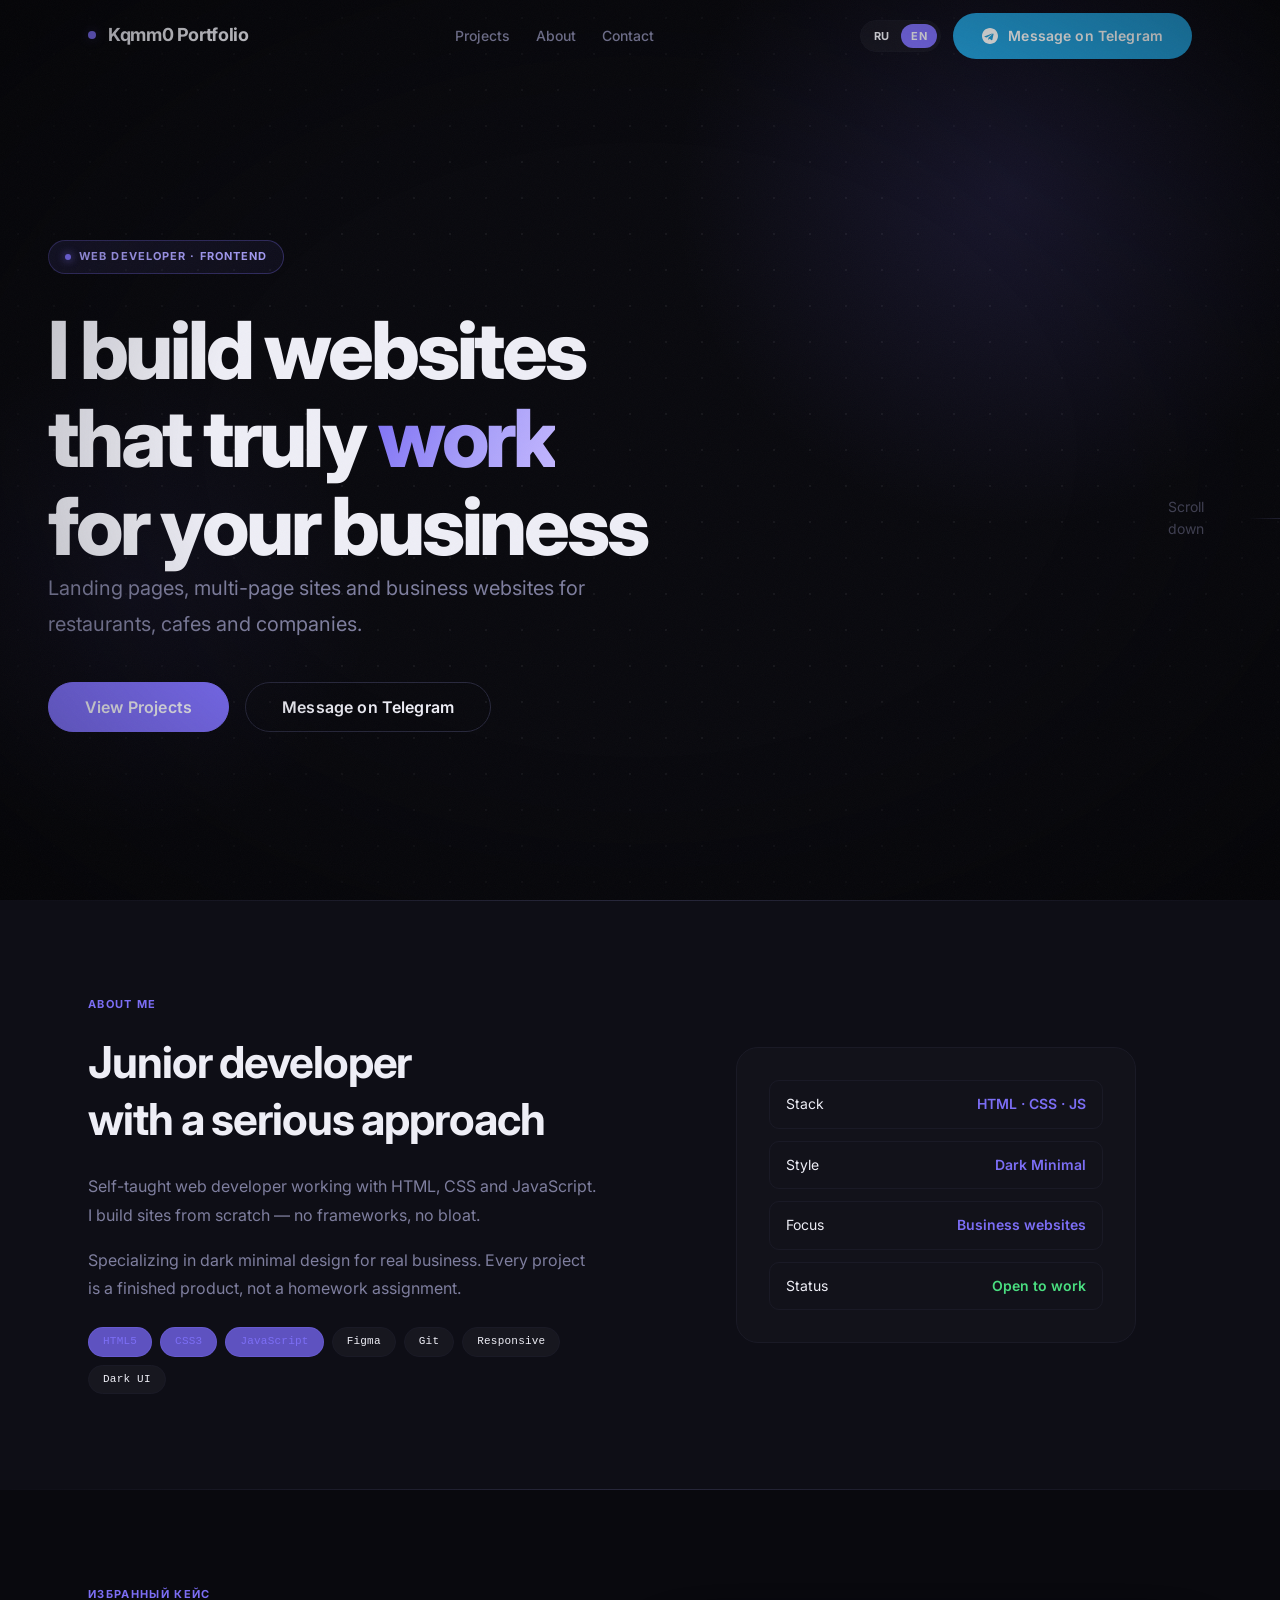
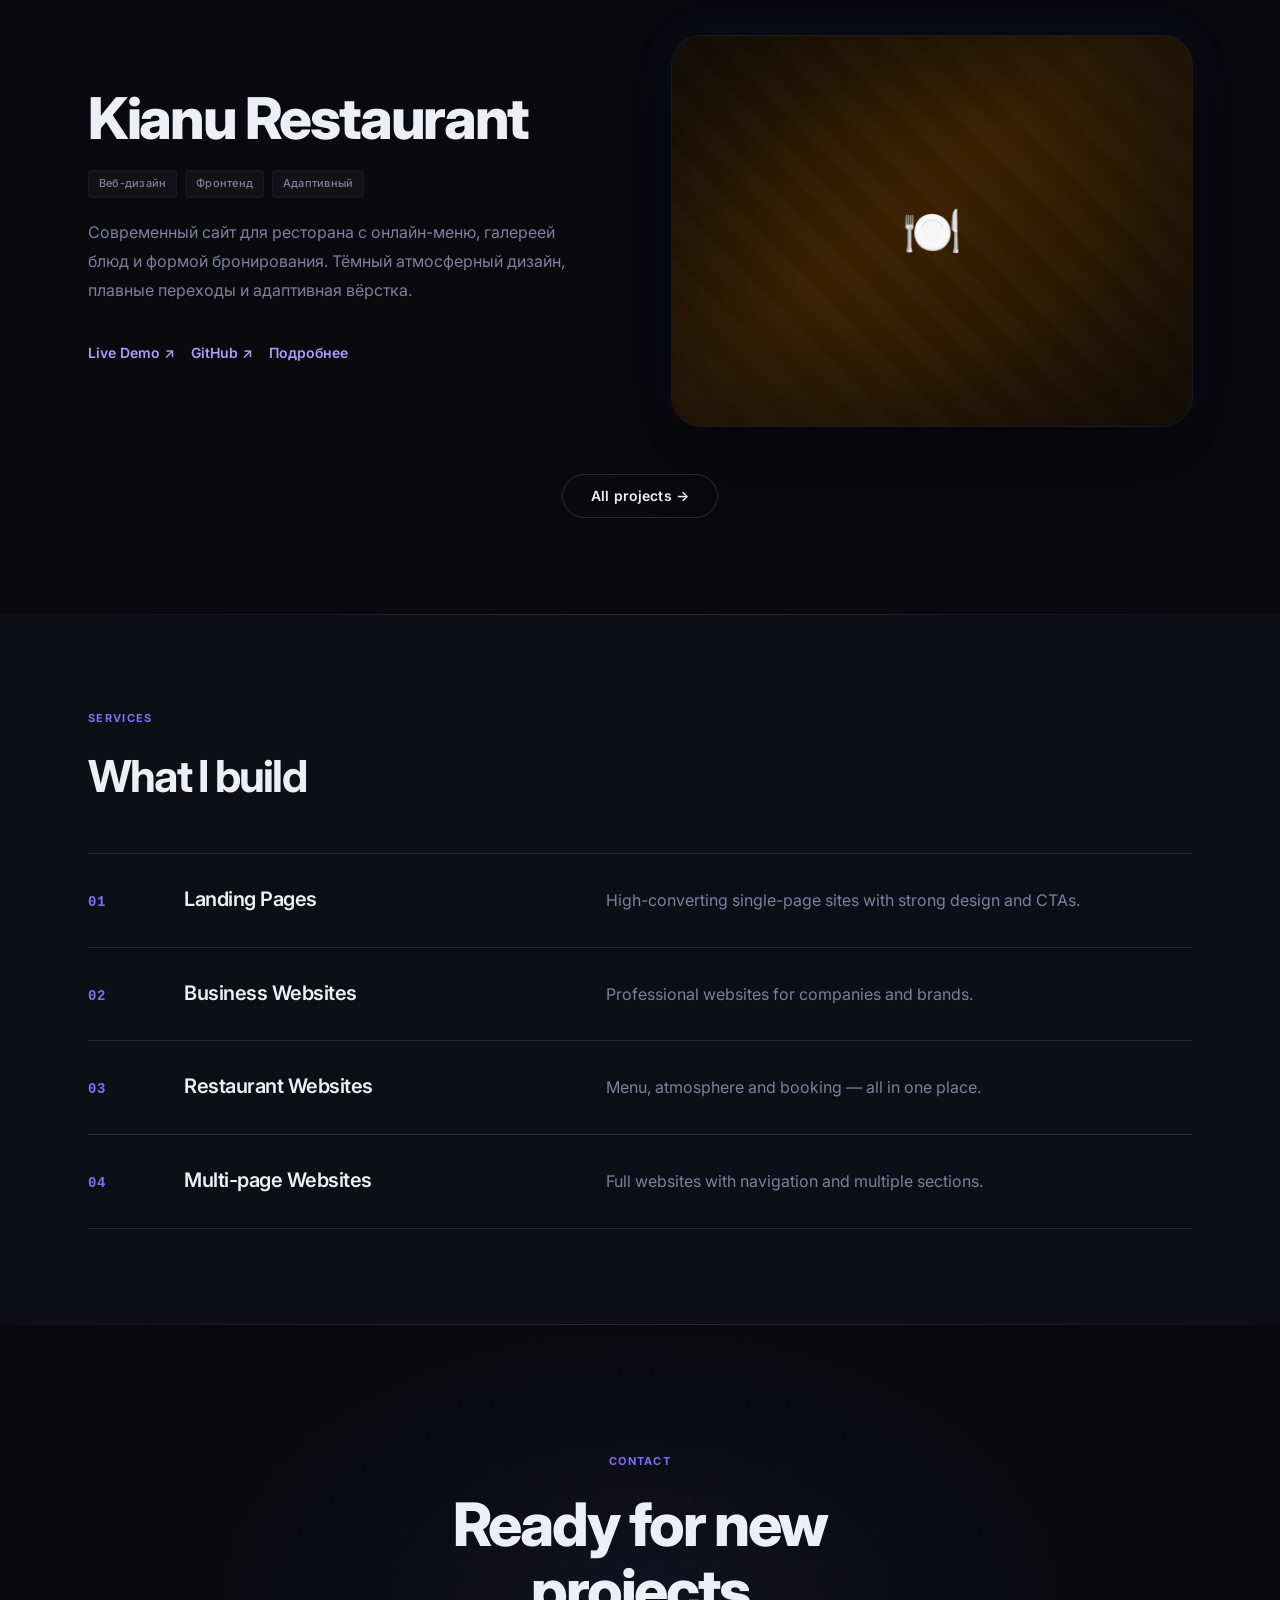
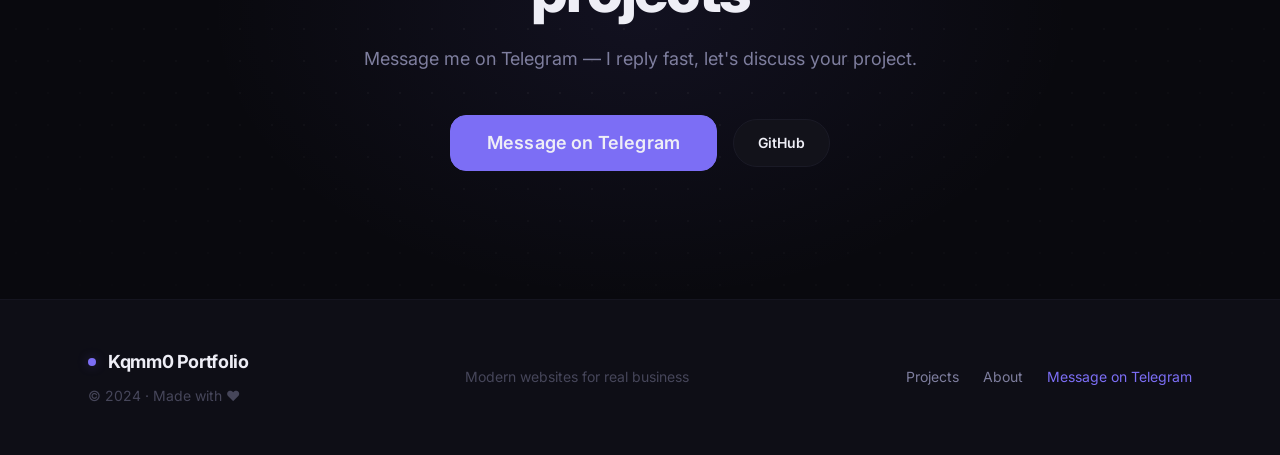
==== index.html @ c35c41f0 "fix: add missing CSS for redesigned sections, remove cursor effects The HTML redesign introduced new" ====
<!DOCTYPE html>
<html lang="ru">
<head>
  <meta charset="UTF-8">
  <meta name="viewport" content="width=device-width, initial-scale=1.0">
  <meta name="description" content="Портфолио веб-разработчика. Создаю лендинги, многостраничные сайты и бизнес-сайты для ресторанов, кафе и компаний.">

  <title>Kqmm0 Portfolio — Веб-разработчик</title>

  <link rel="icon" href="data:image/svg+xml,<svg xmlns='http://www.w3.org/2000/svg' viewBox='0 0 100 100'><circle cx='50' cy='50' r='45' fill='%237c6ef5'/><text y='.9em' x='50%' text-anchor='middle' font-size='55' fill='white'>⬡</text></svg>">

  <link rel="preconnect" href="https://fonts.googleapis.com">
  <link rel="preconnect" href="https://fonts.gstatic.com" crossorigin>
  <link href="https://fonts.googleapis.com/css2?family=Inter:wght@300;400;500;600;700;800&display=swap" rel="stylesheet">

  <link rel="stylesheet" href="css/variables.css">
  <link rel="stylesheet" href="css/components.css">
  <link rel="stylesheet" href="css/style.css">
  <link rel="stylesheet" href="css/responsive.css">
  <link rel="stylesheet" href="css/animations.css">
</head>
<body>

  <!-- ============================================
       HEADER — minimal premium navigation
       ============================================ -->
  <header class="header" role="banner">
    <div class="header__inner">

      <a href="index.html" class="logo" aria-label="На главную">
        <span class="logo__dot"></span>
        <span>Kqmm0 <strong>Portfolio</strong></span>
      </a>

      <nav class="nav" role="navigation" aria-label="Основная навигация">
        <ul class="nav__links">
          <li><a href="#work" class="nav__link" data-i18n="nav.projects">Проекты</a></li>
          <li><a href="#about" class="nav__link" data-i18n="nav.about">Обо мне</a></li>
          <li><a href="#contact" class="nav__link" data-i18n="nav.contact">Контакт</a></li>
        </ul>
      </nav>

      <div class="header__actions">
        <div class="lang-switcher" role="group" aria-label="Язык / Language">
          <button class="lang-btn active" data-lang="ru" aria-label="Русский">RU</button>
          <button class="lang-btn" data-lang="en" aria-label="English">EN</button>
        </div>

        <a href="https://t.me/Wrotich" target="_blank" rel="noopener"
           class="btn btn--tg" aria-label="Написать в Telegram">
          <svg width="16" height="16" viewBox="0 0 24 24" fill="currentColor" aria-hidden="true">
            <path d="M12 0C5.373 0 0 5.373 0 12s5.373 12 12 12 12-5.373 12-12S18.627 0 12 0zm5.562 8.248l-2.018 9.51c-.145.658-.537.818-1.084.508l-3-2.21-1.447 1.394c-.16.16-.295.295-.605.295l.213-3.053 5.56-5.023c.242-.213-.054-.333-.373-.12L7.09 14.408 4.117 13.5c-.643-.204-.657-.643.136-.953l10.91-4.206c.537-.196 1.006.131.829.907z"/>
          </svg>
          <span data-i18n="nav.cta">Написать в Telegram</span>
        </a>

        <button class="burger" aria-label="Открыть меню" aria-expanded="false">
          <span class="burger__line"></span>
          <span class="burger__line"></span>
          <span class="burger__line"></span>
        </button>
      </div>
    </div>
  </header>

  <!-- Mobile navigation -->
  <nav class="mobile-nav" aria-label="Мобильная навигация" aria-hidden="true">
    <a href="#work" class="mobile-nav__link" data-i18n="nav.projects">Проекты</a>
    <a href="#about" class="mobile-nav__link" data-i18n="nav.about">Обо мне</a>
    <a href="#contact" class="mobile-nav__link" data-i18n="nav.contact">Контакт</a>
    <a href="https://t.me/Wrotich" target="_blank" rel="noopener"
       class="btn btn--tg" style="margin-top:1.5rem;" data-i18n="nav.cta">Написать в Telegram</a>
  </nav>


  <main>

    <!-- ============================================
         HERO — cinematic poster-scale intro
         ============================================ -->
    <section class="hero" id="hero" aria-labelledby="hero-title">
      <!-- Atmospheric layers -->
      <div class="hero__glow-1" aria-hidden="true"></div>
      <div class="hero__glow-2" aria-hidden="true"></div>

      <div class="container hero__inner">

        <p class="hero__badge">
          <span class="hero__badge-dot" aria-hidden="true"></span>
          <span data-i18n="hero.badge">Веб-разработчик · Frontend</span>
        </p>

        <h1 class="hero__title" id="hero-title" data-i18n="hero.title">
          Создаю сайты,<br>которые <em>работают</em><br>на ваш бизнес
        </h1>

        <p class="hero__sub" data-i18n="hero.sub">
          Лендинги, многостраничные сайты и бизнес-страницы для ресторанов, кафе и компаний.
        </p>

        <div class="hero__actions">
          <a href="#work" class="btn btn--primary btn--lg" data-i18n="hero.cta.projects">
            Смотреть проекты
          </a>
          <a href="https://t.me/Wrotich" target="_blank" rel="noopener"
             class="btn btn--ghost btn--lg" data-i18n="hero.cta.tg">
            <svg width="18" height="18" viewBox="0 0 24 24" fill="currentColor" aria-hidden="true">
              <path d="M12 0C5.373 0 0 5.373 0 12s5.373 12 12 12 12-5.373 12-12S18.627 0 12 0zm5.562 8.248l-2.018 9.51c-.145.658-.537.818-1.084.508l-3-2.21-1.447 1.394c-.16.16-.295.295-.605.295l.213-3.053 5.56-5.023c.242-.213-.054-.333-.373-.12L7.09 14.408 4.117 13.5c-.643-.204-.657-.643.136-.953l10.91-4.206c.537-.196 1.006.131.829.907z"/>
            </svg>
            Написать в Telegram
          </a>
        </div>

      </div>

      <div class="hero__scroll" aria-hidden="true">
        <span data-i18n="hero.scroll">Листайте вниз</span>
        <span class="hero__scroll-line"></span>
      </div>
    </section>


    <!-- ============================================
         ABOUT SECTION — editorial positioning
         ============================================ -->
    <section class="about section" id="about" aria-labelledby="about-title">
      <div class="container">
        <div class="about__grid">

          <div class="about__text-col">
            <p class="ui-label reveal" data-i18n="about.label">Обо мне</p>
            <h2 class="about__title reveal" id="about-title" data-i18n="about.title">
              Начинающий разработчик<br>с серьёзным подходом
            </h2>
            <p class="about__text reveal reveal-delay-1" data-i18n="about.p1">
              Изучаю веб-разработку самостоятельно: HTML, CSS и JavaScript. Строю сайты с нуля — без фреймворков, без лишнего кода.
            </p>
            <p class="about__text reveal reveal-delay-2" data-i18n="about.p2">
              Специализируюсь на тёмном минималистичном дизайне для реального бизнеса. Каждый проект — это готовый продукт.
            </p>
            <div class="about__skills reveal reveal-delay-3">
              <span class="tag tag--accent">HTML5</span>
              <span class="tag tag--accent">CSS3</span>
              <span class="tag tag--accent">JavaScript</span>
              <span class="tag">Figma</span>
              <span class="tag">Git</span>
              <span class="tag">Responsive</span>
              <span class="tag">Dark UI</span>
            </div>
          </div>

          <div class="about__visual reveal reveal-delay-2">
            <div class="about__card">
              <ul class="about__stat-list">
                <li class="about__stat">
                  <span class="about__stat-label" data-i18n="about.stat.stack">Стек</span>
                  <span class="about__stat-value" data-i18n="about.stat.stack.v">HTML · CSS · JS</span>
                </li>
                <li class="about__stat">
                  <span class="about__stat-label" data-i18n="about.stat.style">Стиль</span>
                  <span class="about__stat-value" data-i18n="about.stat.style.v">Dark Minimal</span>
                </li>
                <li class="about__stat">
                  <span class="about__stat-label" data-i18n="about.stat.focus">Фокус</span>
                  <span class="about__stat-value" data-i18n="about.stat.focus.v">Бизнес-сайты</span>
                </li>
                <li class="about__stat">
                  <span class="about__stat-label" data-i18n="about.stat.status">Статус</span>
                  <span class="about__stat-value" data-i18n="about.stat.status.v" style="color:#4ade80">Открыт к работе</span>
                </li>
              </ul>
            </div>
          </div>

        </div>
      </div>
    </section>


    <!-- ============================================
         SELECTED CASE STUDY — flagship showcase
         Full-width split layout: info + visual
         ============================================ -->
    <section class="showcase" id="work" aria-labelledby="showcase-title">
      <div class="container">

        <p class="ui-label reveal" data-i18n="showcase.label">Избранный кейс</p>

        <div class="showcase__grid">

          <div class="showcase__info reveal">
            <h2 class="showcase__title" id="showcase-title" data-i18n="showcase.title">Kianu Restaurant</h2>
            <div class="showcase__tags">
              <span data-i18n="showcase.tag1">Веб-дизайн</span>
              <span data-i18n="showcase.tag2">Фронтенд</span>
              <span data-i18n="showcase.tag3">Адаптивный</span>
            </div>
            <p class="showcase__desc" data-i18n="showcase.desc">
              Современный сайт для ресторана с онлайн-меню, галереей блюд и формой бронирования. Тёмный атмосферный дизайн, плавные переходы и адаптивная вёрстка.
            </p>
            <div class="showcase__links">
              <a href="https://kqmm0.github.io/kianu-site/" target="_blank" rel="noopener noreferrer" data-i18n="showcase.live">Live Demo ↗</a>
              <a href="https://github.com/Kqmm0/kianu-site" target="_blank" rel="noopener noreferrer" data-i18n="showcase.github">GitHub ↗</a>
              <a href="projects/kianu.html" data-i18n="showcase.details">Подробнее</a>
            </div>
          </div>

          <div class="showcase__visual reveal" style="transition-delay: 0.15s;">
            <div class="showcase__img-wrap">
              <div class="placeholder-img placeholder-img--restaurant" aria-hidden="true">
                <span>🍽️</span>
              </div>
            </div>
          </div>

        </div>

        <div class="showcase__all reveal">
          <a href="projects.html" class="btn btn--ghost" data-i18n="featured.all">Все проекты →</a>
        </div>

      </div>
    </section>


    <!-- ============================================
         CAPABILITIES — numbered editorial rows
         ============================================ -->
    <section class="capabilities section" id="services" aria-labelledby="cap-title">
      <div class="container">

        <p class="ui-label reveal" data-i18n="services.label">Услуги</p>
        <h2 class="capabilities__title reveal" id="cap-title" data-i18n="services.title">Что я создаю</h2>

        <div class="capabilities__list">
          <div class="cap-row reveal">
            <span class="cap-row__num">01</span>
            <h3 class="cap-row__title" data-i18n="service.landing.title">Лендинг-страницы</h3>
            <p class="cap-row__desc" data-i18n="service.landing.desc">Продающие одностраничники с сильным дизайном и CTA.</p>
          </div>
          <div class="cap-row reveal">
            <span class="cap-row__num">02</span>
            <h3 class="cap-row__title" data-i18n="service.business.title">Бизнес-сайты</h3>
            <p class="cap-row__desc" data-i18n="service.business.desc">Профессиональные сайты для компаний и брендов.</p>
          </div>
          <div class="cap-row reveal">
            <span class="cap-row__num">03</span>
            <h3 class="cap-row__title" data-i18n="service.restaurant.title">Сайты для ресторанов</h3>
            <p class="cap-row__desc" data-i18n="service.restaurant.desc">Меню, атмосфера и бронирование — всё в одном.</p>
          </div>
          <div class="cap-row reveal">
            <span class="cap-row__num">04</span>
            <h3 class="cap-row__title" data-i18n="service.multipage.title">Многостраничные сайты</h3>
            <p class="cap-row__desc" data-i18n="service.multipage.desc">Полноценный сайт с навигацией и несколькими разделами.</p>
          </div>
        </div>

      </div>
    </section>


    <!-- ============================================
         CONTACT CTA — dramatic cinematic closing
         ============================================ -->
    <section class="cta-section" id="contact" aria-labelledby="cta-title">
      <div class="container">
        <div class="cta-section__inner">

          <p class="ui-label reveal" data-i18n="contact.label">Контакт</p>

          <h2 class="cta-section__title reveal" id="cta-title" data-i18n="contact.title">
            Готов к новым<br>проектам
          </h2>

          <p class="cta-section__sub reveal reveal-delay-1" data-i18n="contact.sub">
            Напишите мне в Telegram — отвечу быстро, обсудим ваш проект.
          </p>

          <div class="cta-section__links reveal reveal-delay-2">
            <a href="https://t.me/Wrotich" target="_blank" rel="noopener"
               class="btn btn--primary btn--xl" data-i18n="contact.tg">
              <svg width="20" height="20" viewBox="0 0 24 24" fill="currentColor" aria-hidden="true">
                <path d="M12 0C5.373 0 0 5.373 0 12s5.373 12 12 12 12-5.373 12-12S18.627 0 12 0zm5.562 8.248l-2.018 9.51c-.145.658-.537.818-1.084.508l-3-2.21-1.447 1.394c-.16.16-.295.295-.605.295l.213-3.053 5.56-5.023c.242-.213-.054-.333-.373-.12L7.09 14.408 4.117 13.5c-.643-.204-.657-.643.136-.953l10.91-4.206c.537-.196 1.006.131.829.907z"/>
              </svg>
              Написать в Telegram
            </a>

            <a href="https://github.com/Kqmm0" target="_blank" rel="noopener"
               class="social-link social-link--gh" data-i18n="contact.gh">
              <svg width="20" height="20" viewBox="0 0 24 24" fill="currentColor" aria-hidden="true">
                <path d="M12 0C5.374 0 0 5.373 0 12c0 5.302 3.438 9.8 8.207 11.387.599.111.793-.261.793-.577v-2.234c-3.338.726-4.033-1.416-4.033-1.416-.546-1.387-1.333-1.756-1.333-1.756-1.089-.745.083-.729.083-.729 1.205.084 1.839 1.237 1.839 1.237 1.07 1.834 2.807 1.304 3.492.997.107-.775.418-1.305.762-1.604-2.665-.305-5.467-1.334-5.467-5.931 0-1.311.469-2.381 1.236-3.221-.124-.303-.535-1.524.117-3.176 0 0 1.008-.322 3.301 1.23A11.509 11.509 0 0 1 12 5.803c1.02.005 2.047.138 3.006.404 2.291-1.552 3.297-1.23 3.297-1.23.653 1.653.242 2.874.118 3.176.77.84 1.235 1.911 1.235 3.221 0 4.609-2.807 5.624-5.479 5.921.43.372.823 1.102.823 2.222v3.293c0 .319.192.694.801.576C20.566 21.797 24 17.3 24 12c0-6.627-5.373-12-12-12z"/>
              </svg>
              GitHub
            </a>
          </div>

        </div>
      </div>
    </section>

  </main>


  <!-- ============================================
       FOOTER — minimal
       ============================================ -->
  <footer class="footer" role="contentinfo">
    <div class="container">
      <div class="footer__inner">

        <div class="footer__left">
          <a href="index.html" class="logo">
            <span class="logo__dot" aria-hidden="true"></span>
            <span>Kqmm0 <strong>Portfolio</strong></span>
          </a>
          <p class="footer__copy" data-i18n="footer.copy">© 2024 · Сделано с ♥</p>
        </div>

        <p class="footer__copy" data-i18n="footer.tagline" style="color:var(--text-muted)">
          Современные сайты для реального бизнеса
        </p>

        <nav class="footer__links" aria-label="Footer navigation">
          <a href="projects.html" class="footer__link" data-i18n="nav.projects">Проекты</a>
          <a href="#about" class="footer__link" data-i18n="nav.about">Обо мне</a>
          <a href="https://t.me/Wrotich" target="_blank" rel="noopener"
             class="footer__link" style="color:var(--accent)" data-i18n="nav.cta">
            Telegram
          </a>
        </nav>

      </div>
    </div>
  </footer>

  <button class="scroll-top" aria-label="Вернуться наверх" title="Вернуться наверх">↑</button>

  <script src="data/projects-data.js"></script>
  <script src="js/utils.js"></script>
  <script src="js/i18n.js"></script>
  <script src="js/render-projects.js"></script>
  <script src="js/main.js"></script>
  <script src="js/transitions.js"></script>

</body>
</html>
---- css/variables.css ----
/* ============================================
   DESIGN SYSTEM — CSS CUSTOM PROPERTIES
   Premium cinematic dark portfolio
   ============================================ */

:root {
  /* --- Backgrounds --- */
  --bg-primary:    #09090e;
  --bg-secondary:  #0e0e16;
  --bg-card:       #12121a;
  --bg-card-hover: #17172280;
  --bg-elevated:   #1a1a26;

  /* --- Borders --- */
  --border:        #1a1a26;
  --border-soft:   #151520;
  --border-hover:  #28283c;
  --border-accent: rgba(124, 110, 245, 0.3);
  --border-accent-strong: rgba(124, 110, 245, 0.55);

  /* --- Accent — violet --- */
  --accent:        #7c6ef5;
  --accent-hover:  #9585f7;
  --accent-bright: #a89ff9;
  --accent-dim:    #5e52c0;
  --accent-soft:   rgba(124, 110, 245, 0.10);
  --accent-mid:    rgba(124, 110, 245, 0.18);
  --accent-glow:   rgba(124, 110, 245, 0.28);
  --accent-rgb:    124, 110, 245;

  /* --- Gradients --- */
  --gradient-accent:  linear-gradient(135deg, var(--accent) 0%, var(--accent-bright) 100%);
  --gradient-card:    linear-gradient(160deg, rgba(124,110,245,0.06) 0%, transparent 60%);
  --gradient-hero:    radial-gradient(ellipse 80% 60% at 60% 0%, rgba(124,110,245,0.12) 0%, transparent 70%);

  /* --- Text --- */
  --text-primary:   #eeeef6;
  --text-secondary: #7e7e9e;
  --text-muted:     #46465a;
  --text-inverse:   #09090e;

  /* --- Typography --- */
  --font:      'Inter', system-ui, -apple-system, sans-serif;
  --font-mono: 'JetBrains Mono', 'Fira Code', monospace;

  /* Extended scale for cinematic headings */
  --text-xs:   0.72rem;    /* 11.5px */
  --text-sm:   0.875rem;   /* 14px */
  --text-base: 1rem;       /* 16px */
  --text-lg:   1.125rem;   /* 18px */
  --text-xl:   1.25rem;    /* 20px */
  --text-2xl:  1.5rem;     /* 24px */
  --text-3xl:  2rem;       /* 32px */
  --text-4xl:  2.75rem;    /* 44px */
  --text-5xl:  3.75rem;    /* 60px */
  --text-6xl:  5rem;       /* 80px */
  --text-7xl:  6rem;       /* 96px — hero scale */
  --text-8xl:  8rem;       /* 128px — massive display */

  --weight-light:    300;
  --weight-normal:   400;
  --weight-medium:   500;
  --weight-semibold: 600;
  --weight-bold:     700;
  --weight-black:    800;

  --leading-none:   1.0;
  --leading-tight:  1.1;
  --leading-snug:   1.3;
  --leading-normal: 1.6;
  --leading-loose:  1.8;

  --tracking-tighter: -0.06em;
  --tracking-tight:   -0.04em;
  --tracking-snug:    -0.025em;
  --tracking-base:    -0.01em;
  --tracking-wide:     0.06em;
  --tracking-wider:    0.12em;

  /* --- Spacing scale --- */
  --sp-1:  0.25rem;
  --sp-2:  0.5rem;
  --sp-3:  0.75rem;
  --sp-4:  1rem;
  --sp-5:  1.25rem;
  --sp-6:  1.5rem;
  --sp-8:  2rem;
  --sp-10: 2.5rem;
  --sp-12: 3rem;
  --sp-16: 4rem;
  --sp-20: 5rem;
  --sp-24: 6rem;
  --sp-32: 8rem;
  --sp-40: 10rem;
  --sp-48: 12rem;

  /* --- Layout --- */
  --container-max: 1200px;
  --container-pad: clamp(1.5rem, 5vw, 3rem);
  --header-h:      72px;

  /* --- Border radius --- */
  --r-xs:   4px;
  --r-sm:   6px;
  --r-md:   10px;
  --r-lg:   16px;
  --r-xl:   22px;
  --r-2xl:  30px;
  --r-full: 9999px;

  /* --- Shadows --- */
  --shadow-xs:     0 1px 3px rgba(0,0,0,0.4);
  --shadow-sm:     0 2px 8px rgba(0,0,0,0.45);
  --shadow-md:     0 6px 24px rgba(0,0,0,0.55);
  --shadow-lg:     0 16px 48px rgba(0,0,0,0.65);
  --shadow-xl:     0 24px 64px rgba(0,0,0,0.7);
  --shadow-card:   0 8px 40px rgba(0,0,0,0.5), 0 2px 8px rgba(0,0,0,0.3);
  --shadow-accent: 0 0 48px rgba(124,110,245,0.2), 0 8px 32px rgba(124,110,245,0.12);

  /* --- Transitions --- */
  --ease:        cubic-bezier(0.22, 1, 0.36, 1);
  --ease-in:     cubic-bezier(0.4, 0, 1, 1);
  --ease-out:    cubic-bezier(0, 0, 0.2, 1);
  --t-fast:      140ms ease;
  --t-base:      240ms ease;
  --t-slow:      380ms ease;
  --t-spring:    450ms var(--ease);
  --t-spring-fast: 280ms var(--ease);
}
---- css/components.css ----
/* ============================================
   COMPONENTS — 2025 AWWWARDS
   ============================================ */

/* =====================
   BUTTONS
   ===================== */

.btn {
  display: inline-flex;
  align-items: center;
  justify-content: center;
  gap: 10px;
  font-family: var(--font-display);
  font-size: var(--text-sm);
  font-weight: 600;
  line-height: 1;
  letter-spacing: 0.01em;
  white-space: nowrap;
  border-radius: var(--r-full);
  padding: 14px 28px;
  border: 1px solid transparent;
  cursor: pointer;
  position: relative;
  overflow: hidden;
  text-decoration: none;
  transition:
    background var(--t-base) var(--ease),
    color var(--t-fast) ease,
    border-color var(--t-fast) ease,
    box-shadow var(--t-base) var(--ease),
    transform var(--t-base) var(--ease);
  -webkit-tap-highlight-color: transparent;
}

.btn:active { transform: scale(0.97) !important; }

/* Primary — accent filled */
.btn--primary {
  background: var(--accent);
  color: var(--accent-text);
  border-color: var(--accent);
}
.btn--primary:hover {
  background: var(--accent-hover);
  box-shadow: 0 0 30px var(--accent-glow), 0 8px 20px rgba(0,0,0,0.3);
  transform: translateY(-2px);
}

/* Ghost — outlined */
.btn--ghost {
  background: transparent;
  color: var(--text-2);
  border-color: var(--border-hover);
}
.btn--ghost:hover {
  color: var(--text-1);
  border-color: var(--accent);
  background: var(--accent-dim);
  transform: translateY(-1px);
}

/* Telegram */
.btn--tg {
  background: #229ED9;
  color: #fff;
  border-color: rgba(34, 158, 217, 0.4);
}
.btn--tg:hover {
  background: #2ab3ef;
  box-shadow: 0 8px 28px rgba(34,158,217,0.3);
  transform: translateY(-2px);
}

/* Sizes */
.btn--sm {
  font-size: var(--text-xs);
  padding: 9px 18px;
  gap: 6px;
}
.btn--lg {
  font-size: var(--text-base);
  padding: 16px 36px;
  gap: 10px;
}

/* =====================
   PROJECT CARD
   ===================== */

.card {
  background: var(--bg-card);
  border-radius: var(--r-xl);
  overflow: hidden;
  display: flex;
  flex-direction: column;
  position: relative;
  border: 1px solid var(--border);
  transition:
    border-color var(--t-slow) var(--ease),
    transform var(--t-slow) var(--ease),
    box-shadow var(--t-slow) var(--ease);
}

.card:hover {
  transform: translateY(-6px);
  border-color: var(--border-accent);
  box-shadow: 0 24px 64px rgba(0,0,0,0.5), 0 0 0 1px var(--border-accent);
}

.card__thumb {
  width: 100%;
  aspect-ratio: 16/9;
  overflow: hidden;
  position: relative;
  flex-shrink: 0;
  background: var(--bg-elevated);
}
.card__thumb img {
  width: 100%;
  height: 100%;
  object-fit: cover;
  transition: transform 0.8s var(--ease);
}
.card:hover .card__thumb img {
  transform: scale(1.05);
}

.card__thumb::after {
  content: '';
  position: absolute;
  bottom: 0; left: 0; right: 0;
  height: 40%;
  background: linear-gradient(to top, var(--bg-card) 0%, transparent 100%);
  pointer-events: none;
}

.card__body {
  padding: var(--sp-5);
  flex: 1;
  display: flex;
  flex-direction: column;
  gap: var(--sp-3);
}

.card__category {
  font-family: var(--font-mono);
  font-size: 10px;
  font-weight: 600;
  color: var(--accent);
  text-transform: uppercase;
  letter-spacing: 0.12em;
}

.card__title {
  font-family: var(--font-display);
  font-size: var(--text-xl);
  font-weight: 600;
  color: var(--text-1);
  letter-spacing: -0.01em;
  line-height: 1.2;
}

.card__desc {
  font-size: var(--text-sm);
  color: var(--text-2);
  line-height: 1.7;
  flex: 1;
}

.card__stack {
  display: flex;
  flex-wrap: wrap;
  gap: 6px;
}

.card__footer {
  display: flex;
  align-items: center;
  gap: var(--sp-2);
  padding: var(--sp-4) var(--sp-5);
  border-top: 1px solid var(--border);
  flex-wrap: wrap;
}

/* =====================
   WORK GRID — Editorial (Featured)
   ===================== */

.work-grid {
  display: grid;
  grid-template-columns: 1fr 1.3fr;
  gap: var(--sp-10);
  align-items: center;
  padding: var(--sp-16) 0;
  border-bottom: 1px solid var(--border);
}
.work-grid:last-child {
  border-bottom: none;
}

.work-info {
  display: flex;
  flex-direction: column;
  gap: var(--sp-5);
}

.work-info h2 {
  font-family: var(--font-display);
  font-size: clamp(var(--text-2xl), 3vw, var(--text-4xl));
  font-weight: 500;
  color: var(--text-1);
  letter-spacing: -0.03em;
  line-height: 1.1;
}

.work-tags {
  display: flex;
  flex-wrap: wrap;
  gap: var(--sp-2);
}

.work-tags span {
  font-family: var(--font-mono);
  font-size: 10px;
  font-weight: 500;
  color: var(--text-2);
  background: rgba(255,255,255,0.04);
  border: 1px solid var(--border);
  border-radius: var(--r-full);
  padding: 5px 14px;
  letter-spacing: 0.04em;
  text-transform: uppercase;
}

.work-desc {
  font-size: var(--text-base);
  color: var(--text-2);
  line-height: 1.7;
  max-width: 460px;
}

.work-links {
  display: flex;
  gap: var(--sp-5);
}

.work-links a {
  font-family: var(--font-display);
  font-size: var(--text-sm);
  font-weight: 600;
  color: var(--accent);
  text-decoration: none;
  position: relative;
  padding-bottom: 2px;
  transition: color var(--t-fast) ease;
}
.work-links a::after {
  content: '';
  position: absolute;
  bottom: 0; left: 0;
  width: 100%; height: 1px;
  background: var(--accent);
  transform: scaleX(0);
  transform-origin: left;
  transition: transform 0.4s var(--ease);
}
.work-links a:hover::after { transform: scaleX(1); }
.work-links a:hover { color: var(--accent-hover); }

/* Work visual */
.work-visual {
  position: relative;
  border-radius: var(--r-xl);
  overflow: hidden;
  aspect-ratio: 16/10;
  background: var(--bg-elevated);
  border: 1px solid var(--border);
}
.work-visual img {
  width: 100%;
  height: 100%;
  object-fit: cover;
  transition: transform 0.8s var(--ease);
}
.work-visual:hover img {
  transform: scale(1.04);
}

/* =====================
   TAGS
   ===================== */

.tag {
  display: inline-flex;
  align-items: center;
  font-family: var(--font-mono);
  font-size: 11px;
  font-weight: 500;
  color: var(--text-2);
  background: rgba(255,255,255,0.04);
  border: 1px solid var(--border);
  border-radius: var(--r-full);
  padding: 5px 14px;
  letter-spacing: 0.02em;
  transition: all var(--t-fast) ease;
}
.tag:hover {
  color: var(--text-1);
  background: var(--accent-dim);
  border-color: var(--border-accent);
}
.tag--accent {
  color: var(--accent);
  background: var(--accent-dim);
  border-color: var(--border-accent);
}

/* =====================
   SERVICE ROW
   ===================== */

.service-row {
  display: grid;
  grid-template-columns: 60px 1fr 1.2fr;
  align-items: center;
  gap: var(--sp-4);
  padding: clamp(1.5rem, 3vw, 2.5rem) 0;
  border-bottom: 1px solid var(--border);
  transition: background var(--t-base) ease;
  cursor: default;
}
.service-row:first-child {
  border-top: 1px solid var(--border);
}
.service-row:hover {
  background: var(--accent-dim);
}

.service-num {
  font-family: var(--font-mono);
  font-size: var(--text-xs);
  font-weight: 500;
  letter-spacing: 0.08em;
  color: var(--text-3);
}

.service-title {
  font-family: var(--font-display);
  font-size: clamp(1.25rem, 2.5vw, 2rem);
  font-weight: 500;
  color: var(--text-1);
  letter-spacing: -0.02em;
  transition: color var(--t-fast) ease;
}
.service-row:hover .service-title {
  color: var(--accent);
}

.service-details {
  display: flex;
  flex-wrap: wrap;
  gap: var(--sp-2);
  justify-content: flex-end;
}
.service-details span {
  font-family: var(--font-mono);
  font-size: 10px;
  font-weight: 500;
  color: var(--text-3);
  background: rgba(255,255,255,0.03);
  border: 1px solid var(--border);
  border-radius: var(--r-full);
  padding: 4px 12px;
  letter-spacing: 0.04em;
  text-transform: uppercase;
  transition: all var(--t-fast) ease;
}
.service-row:hover .service-details span {
  color: var(--text-2);
  border-color: var(--border-hover);
}

/* =====================
   PLACEHOLDER IMAGES
   ===================== */

.placeholder-img {
  width: 100%;
  height: 100%;
  display: flex;
  align-items: center;
  justify-content: center;
  font-size: 3rem;
  position: relative;
  overflow: hidden;
}
.placeholder-img::before {
  content: '';
  position: absolute;
  inset: 0;
  background: repeating-linear-gradient(45deg, transparent, transparent 20px, rgba(255,255,255,0.015) 20px, rgba(255,255,255,0.015) 40px);
  pointer-events: none;
}
.placeholder-img::after {
  content: '';
  position: absolute;
  inset: 0;
  background: radial-gradient(ellipse at center, transparent 40%, rgba(10,10,10,0.6) 100%);
  pointer-events: none;
}
.placeholder-img--restaurant {
  background: linear-gradient(140deg, #1a0f00 0%, #3a2000 45%, #1a0f00 100%);
}
.placeholder-img--default {
  background: linear-gradient(140deg, var(--bg-alt) 0%, var(--bg-elevated) 100%);
}

/* =====================
   SCROLL TO TOP
   ===================== */

.scroll-top {
  position: fixed;
  bottom: var(--sp-8);
  right: var(--sp-8);
  z-index: 50;
  width: 44px;
  height: 44px;
  border-radius: var(--r-full);
  background: var(--bg-card);
  border: 1px solid var(--border);
  color: var(--text-2);
  display: flex;
  align-items: center;
  justify-content: center;
  cursor: pointer;
  opacity: 0;
  pointer-events: none;
  transform: translateY(16px);
  font-size: 1rem;
  transition:
    opacity var(--t-base) ease,
    transform var(--t-slow) var(--ease),
    background var(--t-fast) ease,
    color var(--t-fast) ease,
    border-color var(--t-fast) ease;
}
.scroll-top.visible {
  opacity: 1;
  pointer-events: all;
  transform: translateY(0);
}
.scroll-top:hover {
  background: var(--accent-dim);
  border-color: var(--border-accent);
  color: var(--accent);
}

/* =====================
   LOGO
   ===================== */

.logo {
  display: flex;
  align-items: center;
  gap: var(--sp-3);
  font-family: var(--font-display);
  font-size: var(--text-lg);
  font-weight: 700;
  letter-spacing: -0.02em;
  color: var(--text-1);
  transition: color var(--t-fast) ease;
  flex-shrink: 0;
  text-decoration: none;
}
.logo__dot {
  display: inline-block;
  width: 8px;
  height: 8px;
  border-radius: var(--r-full);
  background: var(--accent);
  box-shadow: 0 0 12px var(--accent-glow);
  flex-shrink: 0;
}
.logo:hover { color: var(--accent); }

/* =====================
   LANGUAGE SWITCHER
   ===================== */

.lang-switcher {
  display: flex;
  align-items: center;
  gap: 2px;
  background: rgba(255,255,255,0.04);
  border: 1px solid var(--border);
  border-radius: var(--r-full);
  padding: 3px;
}
.lang-btn {
  font-family: var(--font-display);
  font-size: 11px;
  font-weight: 700;
  letter-spacing: 0.04em;
  color: var(--text-3);
  padding: 5px 10px;
  border-radius: var(--r-full);
  transition: color var(--t-fast) ease, background var(--t-fast) ease;
  cursor: pointer;
  border: none;
  background: none;
  font-family: inherit;
}
.lang-btn.active {
  color: var(--accent-text);
  background: var(--accent);
}
.lang-btn:hover:not(.active) {
  color: var(--text-2);
}

/* =====================
   BURGER MENU
   ===================== */

.burger {
  display: none;
  flex-direction: column;
  gap: 5px;
  padding: var(--sp-2);
  border-radius: var(--r-sm);
  transition: background var(--t-fast) ease;
  cursor: pointer;
  background: none;
  border: none;
}
.burger:hover { background: rgba(255,255,255,0.05); }
.burger__line {
  width: 22px;
  height: 1.5px;
  background: var(--text-2);
  border-radius: 2px;
  transition: transform var(--t-base) var(--ease), opacity var(--t-fast) ease;
}
.burger.open .burger__line:nth-child(1) { transform: translateY(6.5px) rotate(45deg); }
.burger.open .burger__line:nth-child(2) { opacity: 0; }
.burger.open .burger__line:nth-child(3) { transform: translateY(-6.5px) rotate(-45deg); }

/* =====================
   ABOUT CARD
   ===================== */

.about__card {
  background: var(--bg-card);
  border-radius: var(--r-xl);
  padding: var(--sp-8);
  border: 1px solid var(--border);
  width: 100%;
  max-width: 400px;
}
.about__stat-list {
  display: flex;
  flex-direction: column;
  gap: var(--sp-3);
}
.about__stat {
  display: flex;
  align-items: center;
  justify-content: space-between;
  padding: var(--sp-3) var(--sp-4);
  background: var(--bg-alt);
  border-radius: var(--r-md);
  border: 1px solid var(--border);
  transition: background var(--t-fast) ease, border-color var(--t-fast) ease;
}
.about__stat:hover {
  background: var(--bg-elevated);
  border-color: var(--border-hover);
}
.about__stat-label {
  font-size: var(--text-sm);
  color: var(--text-2);
}
.about__stat-value {
  font-family: var(--font-display);
  font-size: var(--text-sm);
  font-weight: 600;
  color: var(--accent);
}

/* =====================
   MOBILE NAV
   ===================== */

.mobile-nav {
  display: none;
  position: fixed;
  inset: var(--header-h) 0 0 0;
  background: rgba(10, 10, 10, 0.97);
  backdrop-filter: blur(24px);
  -webkit-backdrop-filter: blur(24px);
  z-index: 99;
  padding: var(--sp-8) var(--sp-6);
  flex-direction: column;
  gap: var(--sp-2);
  opacity: 0;
  pointer-events: none;
  transition: opacity var(--t-base) ease;
  border-top: 1px solid var(--border);
}
.mobile-nav.open {
  display: flex;
  opacity: 1;
  pointer-events: all;
}
.mobile-nav__link {
  font-family: var(--font-display);
  font-size: clamp(1.25rem, 4vw, 1.75rem);
  font-weight: 500;
  color: var(--text-2);
  padding: var(--sp-4) 0;
  border-bottom: 1px solid var(--border);
  transition: color var(--t-fast) ease, padding-left var(--t-base) var(--ease);
  letter-spacing: -0.01em;
  text-decoration: none;
}
.mobile-nav__link:hover {
  color: var(--accent);
  padding-left: var(--sp-3);
}

/* =====================
   SCROLL PROGRESS
   ===================== */

.scroll-progress {
  position: fixed;
  top: 0;
  left: 0;
  height: 2px;
  background: var(--accent);
  transform-origin: left;
  transform: scaleX(0);
  z-index: 1000;
  pointer-events: none;
  width: 100%;
}

/* =====================
   CUSTOM CURSOR
   ===================== */

.cursor-dot,
.cursor-ring {
  position: fixed;
  pointer-events: none;
  z-index: 9999;
  border-radius: 50%;
  top: 0; left: 0;
  mix-blend-mode: difference;
}
.cursor-dot {
  width: 6px;
  height: 6px;
  background: #fff;
}
.cursor-ring {
  width: 36px;
  height: 36px;
  border: 1px solid rgba(255,255,255,0.4);
  transition: width 0.3s var(--ease), height 0.3s var(--ease);
}
.cursor-ring.hover {
  width: 56px;
  height: 56px;
}

/* =====================
   SOCIAL LINK
   ===================== */

.social-link {
  display: inline-flex;
  align-items: center;
  gap: var(--sp-2);
  font-family: var(--font-display);
  font-size: var(--text-sm);
  font-weight: 600;
  color: var(--text-2);
  padding: 12px 24px;
  border-radius: var(--r-full);
  border: 1px solid var(--border);
  background: var(--bg-card);
  transition:
    color var(--t-fast) ease,
    border-color var(--t-base) ease,
    background var(--t-fast) ease,
    transform var(--t-base) var(--ease);
  text-decoration: none;
}
.social-link:hover {
  color: var(--text-1);
  background: var(--bg-elevated);
  border-color: var(--border-hover);
  transform: translateY(-2px);
}

/* =====================
   UI TEXT
   ===================== */

.ui-text {
  font-family: var(--font-mono);
  font-size: var(--text-xs);
  font-weight: 500;
  letter-spacing: 0.12em;
  text-transform: uppercase;
  color: var(--text-3);
}
---- css/style.css ----
/* ============================================
   GLOBAL BASE STYLES
   variables.css, components.css, responsive.css
   loaded via <link> in HTML
   ============================================ */

/* --- Reset & Base --- */
*, *::before, *::after {
  box-sizing: border-box;
  margin: 0;
  padding: 0;
}

html {
  font-size: 16px;
  scroll-behavior: smooth;
  -webkit-text-size-adjust: 100%;
}

body {
  font-family: var(--font);
  font-size: var(--text-base);
  font-weight: var(--weight-normal);
  line-height: var(--leading-normal);
  color: var(--text-primary);
  background-color: var(--bg-primary);
  -webkit-font-smoothing: antialiased;
  -moz-osx-font-smoothing: grayscale;
  overflow-x: hidden;
}

img, video {
  display: block;
  max-width: 100%;
  height: auto;
}

a { color: inherit; text-decoration: none; }
ul, ol { list-style: none; }
button { font-family: inherit; cursor: pointer; border: none; background: none; }

/* ============================================
   LAYOUT
   ============================================ */

.container {
  width: 100%;
  max-width: var(--container-max);
  margin-inline: auto;
  padding-inline: var(--container-pad);
}

.section         { padding-block: var(--sp-24); }
.section--lg     { padding-block: var(--sp-32); }
.section--sm     { padding-block: var(--sp-16); }

/* ============================================
   HEADER
   ============================================ */

.header {
  position: fixed;
  top: 0; left: 0; right: 0;
  z-index: 100;
  height: var(--header-h);
  display: flex;
  align-items: center;
  border-bottom: 1px solid transparent;
  transition:
    background var(--t-slow),
    border-color var(--t-slow),
    backdrop-filter var(--t-slow);
}

.header.scrolled {
  background: rgba(9,9,14,0.85);
  backdrop-filter: blur(24px) saturate(160%);
  -webkit-backdrop-filter: blur(24px) saturate(160%);
  border-bottom-color: var(--border-soft);
}

.header__inner {
  display: flex;
  align-items: center;
  justify-content: space-between;
  gap: var(--sp-8);
  width: 100%;
  max-width: var(--container-max);
  margin-inline: auto;
  padding-inline: var(--container-pad);
}

/* Nav */
.nav { display: flex; align-items: center; gap: var(--sp-8); }

.nav__links {
  display: flex;
  align-items: center;
  gap: 2px;
}

.nav__link {
  font-size: var(--text-sm);
  font-weight: var(--weight-medium);
  color: var(--text-secondary);
  padding: 8px 12px;
  border-radius: var(--r-sm);
  transition: color var(--t-fast), background var(--t-fast);
  position: relative;
}

.nav__link::after {
  content: '';
  position: absolute;
  bottom: 4px; left: 12px; right: 12px;
  height: 1px;
  background: var(--accent);
  transform: scaleX(0);
  transform-origin: left;
  transition: transform var(--t-spring-fast);
}

.nav__link:hover {
  color: var(--text-primary);
  background: rgba(255,255,255,0.04);
}

.nav__link:hover::after,
.nav__link.active::after {
  transform: scaleX(1);
}

.nav__link.active { color: var(--text-primary); }

/* Header actions */
.header__actions {
  display: flex;
  align-items: center;
  gap: var(--sp-3);
}

/* ============================================
   HERO SECTION
   ============================================ */

.hero {
  min-height: 100svh;
  display: flex;
  align-items: center;
  padding-top: var(--header-h);
  position: relative;
  overflow: hidden;
}

/* Dot grid — subtle premium texture */
.hero::before {
  content: '';
  position: absolute;
  inset: 0;
  background-image: radial-gradient(
    rgba(255,255,255,0.055) 1px,
    transparent 1px
  );
  background-size: 36px 36px;
  mask-image: radial-gradient(ellipse 80% 80% at 50% 50%, black 40%, transparent 100%);
  -webkit-mask-image: radial-gradient(ellipse 80% 80% at 50% 50%, black 40%, transparent 100%);
  pointer-events: none;
  z-index: 0;
}

/* Ambient violet glow — top right */
.hero__glow-1 {
  position: absolute;
  top: -160px;
  right: -80px;
  width: 700px;
  height: 700px;
  border-radius: 50%;
  background: radial-gradient(circle, rgba(var(--accent-rgb),0.13) 0%, transparent 68%);
  pointer-events: none;
  animation: floatBlob 9s ease-in-out infinite;
  z-index: 0;
}

/* Secondary glow — bottom left */
.hero__glow-2 {
  position: absolute;
  bottom: 60px;
  left: -120px;
  width: 500px;
  height: 500px;
  border-radius: 50%;
  background: radial-gradient(circle, rgba(var(--accent-rgb),0.06) 0%, transparent 70%);
  pointer-events: none;
  animation: floatBlob 12s ease-in-out infinite reverse;
  z-index: 0;
}

@keyframes floatBlob {
  0%, 100% { transform: translate(0, 0) scale(1); }
  33%       { transform: translate(24px, -20px) scale(1.08); }
  66%       { transform: translate(-16px, 16px) scale(0.95); }
}

.hero__inner {
  position: relative;
  z-index: 1;
}

/* Animated badge */
.hero__badge {
  display: inline-flex;
  align-items: center;
  gap: 8px;
  font-size: 11px;
  font-weight: var(--weight-bold);
  letter-spacing: 0.1em;
  text-transform: uppercase;
  color: var(--accent-bright);
  background: linear-gradient(135deg, rgba(124,110,245,0.12), rgba(124,110,245,0.06));
  border: 1px solid var(--border-accent);
  border-radius: var(--r-full);
  padding: 7px 16px;
  margin-bottom: var(--sp-8);
  animation: fadeUp 0.7s var(--ease) both;
  position: relative;
  overflow: hidden;
}

/* Badge shimmer */
.hero__badge::after {
  content: '';
  position: absolute;
  top: 0; left: -100%; bottom: 0;
  width: 60%;
  background: linear-gradient(90deg, transparent, rgba(255,255,255,0.07), transparent);
  animation: badgeShimmer 3.5s ease infinite 1.5s;
}

@keyframes badgeShimmer {
  0%   { left: -100%; }
  40%  { left: 160%; }
  100% { left: 160%; }
}

.hero__badge-dot {
  width: 6px;
  height: 6px;
  border-radius: 50%;
  background: var(--accent);
  box-shadow: 0 0 8px var(--accent);
  animation: pulseDot 2.5s ease infinite;
  flex-shrink: 0;
}

@keyframes pulseDot {
  0%, 100% { opacity: 1; transform: scale(1); box-shadow: 0 0 8px var(--accent); }
  50%       { opacity: 0.6; transform: scale(0.75); box-shadow: 0 0 4px var(--accent); }
}

/* Hero title */
.hero__title {
  font-size: clamp(2.6rem, 6.5vw, var(--text-6xl));
  font-weight: var(--weight-black);
  line-height: var(--leading-tight);
  letter-spacing: var(--tracking-tight);
  color: var(--text-primary);
  max-width: 840px;
  margin-bottom: var(--sp-7);
  animation: fadeUp 0.7s var(--ease) 0.12s both;
}

/* Gradient accent on emphasized word */
.hero__title em,
.hero__title .accent {
  font-style: normal;
  background: linear-gradient(115deg, var(--accent) 0%, var(--accent-bright) 55%, #c4b8ff 100%);
  -webkit-background-clip: text;
  -webkit-text-fill-color: transparent;
  background-clip: text;
}

.hero__sub {
  font-size: clamp(var(--text-base), 1.8vw, var(--text-xl));
  color: var(--text-secondary);
  max-width: 540px;
  line-height: var(--leading-loose);
  margin-bottom: var(--sp-10);
  animation: fadeUp 0.7s var(--ease) 0.24s both;
  font-weight: var(--weight-normal);
}

/* CTA row */
.hero__actions {
  display: flex;
  align-items: center;
  flex-wrap: wrap;
  gap: var(--sp-4);
  animation: fadeUp 0.7s var(--ease) 0.36s both;
}

/* Scroll hint */
.hero__scroll {
  display: flex;
  align-items: center;
  gap: var(--sp-3);
  margin-top: var(--sp-16);
  color: var(--text-muted);
  font-size: var(--text-sm);
  animation: fadeUp 0.7s var(--ease) 0.55s both;
}

.hero__scroll-line {
  width: 36px;
  height: 1px;
  background: linear-gradient(90deg, transparent, var(--border-hover));
}

/* ============================================
   ABOUT SECTION
   ============================================ */

.about {
  background: var(--bg-secondary);
  position: relative;
  overflow: hidden;
}

.about::before {
  content: '';
  position: absolute;
  top: 0; left: 0; right: 0;
  height: 1px;
  background: linear-gradient(90deg, transparent, var(--border-hover), transparent);
}

.about::after {
  content: '';
  position: absolute;
  bottom: 0; left: 0; right: 0;
  height: 1px;
  background: linear-gradient(90deg, transparent, var(--border-hover), transparent);
}

.about__grid {
  display: grid;
  grid-template-columns: 1fr 1fr;
  gap: var(--sp-20);
  align-items: center;
}

.about__label {
  font-size: 11px;
  font-weight: var(--weight-bold);
  color: var(--accent);
  letter-spacing: 0.12em;
  text-transform: uppercase;
  margin-bottom: var(--sp-5);
}

.about__title {
  font-size: clamp(var(--text-2xl), 3.5vw, var(--text-4xl));
  font-weight: var(--weight-bold);
  letter-spacing: var(--tracking-snug);
  line-height: var(--leading-snug);
  margin-bottom: var(--sp-6);
}

.about__text {
  color: var(--text-secondary);
  line-height: var(--leading-loose);
  margin-bottom: var(--sp-4);
  font-size: var(--text-base);
}

.about__skills {
  display: flex;
  flex-wrap: wrap;
  gap: 8px;
  margin-top: var(--sp-6);
}

.about__visual {
  display: flex;
  justify-content: center;
  align-items: center;
}

/* ============================================
   FEATURED PROJECTS
   ============================================ */

.featured {
  padding-block: var(--sp-24);
}

.section-header {
  text-align: center;
  max-width: 600px;
  margin-inline: auto;
  margin-bottom: var(--sp-16);
}

.section-label {
  display: inline-flex;
  align-items: center;
  gap: 8px;
  font-size: 11px;
  font-weight: var(--weight-bold);
  letter-spacing: 0.12em;
  text-transform: uppercase;
  color: var(--accent);
  margin-bottom: var(--sp-4);
}

.section-label::before {
  content: '';
  display: inline-block;
  width: 18px;
  height: 1px;
  background: var(--accent);
  opacity: 0.6;
}

.section-title {
  font-size: clamp(var(--text-2xl), 4vw, var(--text-4xl));
  font-weight: var(--weight-bold);
  letter-spacing: var(--tracking-tight);
  line-height: var(--leading-snug);
  margin-bottom: var(--sp-4);
}

.section-sub {
  color: var(--text-secondary);
  font-size: var(--text-lg);
  line-height: var(--leading-loose);
}

.projects-grid {
  display: grid;
  grid-template-columns: repeat(auto-fill, minmax(340px, 1fr));
  gap: var(--sp-6);
}

.featured__footer {
  display: flex;
  justify-content: center;   /* align with the centered card below */
  margin-top: var(--sp-10);
}

/* =====================
   FEATURED SHOWCASE — single flagship project card
   Uses flexbox (not grid) so the card can be constrained
   by its own max-width and centered perfectly relative to
   the section heading and page edges.
   ===================== */

.projects-grid--showcase {
  display: flex;             /* override inherited display:grid */
  justify-content: center;
  align-items: flex-start;
  gap: 0;
}

/* The card: premium constrained width, centered via parent flex */
.projects-grid--showcase .card {
  width: 100%;
  max-width: 480px;          /* flagship card width — intentional, not narrow */
  border-radius: var(--r-2xl);
  /* Three-layer shadow: outer depth + mid lift + ambient violet glow */
  box-shadow:
    0 0 0 1px rgba(124, 110, 245, 0.20),
    0 28px 72px rgba(0, 0, 0, 0.68),
    0 10px 28px rgba(0, 0, 0, 0.42),
    0 0 64px rgba(124, 110, 245, 0.10);
}

/* Standard 16/9 thumbnail — clean at 480px (270px height) */
.projects-grid--showcase .card__thumb {
  aspect-ratio: 16 / 9;
}

/* Generous, calibrated body padding */
.projects-grid--showcase .card__body {
  /* 36px sides — text column is 408px wide (480 - 72).
     Feels intentionally framed, not cramped to edges.  */
  padding: var(--sp-7) 2.25rem var(--sp-6);
  gap: var(--sp-5);          /* 20px between every child: more editorial air */
}

/* Elevated title */
.projects-grid--showcase .card__title {
  font-size: var(--text-2xl);
  font-weight: var(--weight-bold);
  letter-spacing: var(--tracking-tight);
  line-height: var(--leading-snug);
}

/* Description: restrained line length, comfortable leading */
.projects-grid--showcase .card__desc {
  font-size: var(--text-base);
  line-height: 1.78;         /* between snug and loose — reads easily */
  /* Extra right-side buffer so lines don't press the edge visually */
  padding-right: var(--sp-3);
}

/* Stack tags: connected to desc but breathes before footer */
.projects-grid--showcase .card__stack {
  gap: var(--sp-2);
  margin-top: calc(var(--sp-5) - var(--sp-2)); /* net 12px above tags */
}

/* Footer: horizontal padding matches body exactly */
.projects-grid--showcase .card__footer {
  padding: var(--sp-5) 2.25rem;
  gap: var(--sp-3);
}

/* Buttons: sized to feel premium, not small */
.projects-grid--showcase .card__footer .btn {
  padding: 11px 20px;
  font-size: var(--text-sm);
  font-weight: var(--weight-semibold);
}

/* Section header: match card max-width so title and card
   feel optically anchored to the same center column     */
.featured .section-header {
  max-width: 480px;
}

/* Mobile — full width, tighter radius and padding */
@media (max-width: 480px) {
  .projects-grid--showcase .card {
    max-width: 100%;
    border-radius: var(--r-xl);
  }

  .projects-grid--showcase .card__body {
    padding: var(--sp-5) var(--sp-6) var(--sp-4); /* 24px sides on mobile */
    gap: var(--sp-4);
  }

  .projects-grid--showcase .card__desc {
    padding-right: 0; /* remove extra buffer — mobile width handles it */
  }

  .projects-grid--showcase .card__footer {
    padding: var(--sp-4) var(--sp-6); /* match body */
  }
}

/* =====================
   PAGE SHOWCASE — projects.html
   Inherits flex centering from .projects-grid--showcase.
   Same card width (480px) for visual consistency with
   the homepage featured section.
   Slightly stronger shadow for the dedicated case page.
   ===================== */

.projects-grid--page-showcase {
  padding-top: var(--sp-4);
}

/* Stronger glow on dedicated projects page */
.projects-grid--page-showcase .card {
  box-shadow:
    0 0 0 1px rgba(124, 110, 245, 0.25),
    0 32px 80px rgba(0, 0, 0, 0.72),
    0 12px 32px rgba(0, 0, 0, 0.46),
    0 0 80px rgba(124, 110, 245, 0.14);
}

/* Vertical breathing room for single-card dedicated page */
.projects-section:has(.projects-grid--page-showcase) {
  padding-block: var(--sp-12) var(--sp-20);
}

@media (max-width: 480px) {
  .projects-grid--page-showcase {
    padding-top: 0;
  }
}

/* ============================================
   SERVICES SECTION
   ============================================ */

.services {
  background: var(--bg-secondary);
  position: relative;
  overflow: hidden;
}

.services::before,
.services::after {
  content: '';
  position: absolute;
  left: 0; right: 0;
  height: 1px;
  background: linear-gradient(90deg, transparent, var(--border-hover), transparent);
}

.services::before { top: 0; }
.services::after  { bottom: 0; }

.services-grid {
  display: grid;
  grid-template-columns: repeat(4, 1fr); /* exactly 4 equal columns */
  gap: var(--sp-5);
  margin-top: var(--sp-12);
  align-items: stretch; /* equal card heights within each row */
  max-width: 960px;     /* constrain so cards don't grow too wide */
  margin-inline: auto;  /* centre relative to the section heading */
}

/* ============================================
   CONTACT SECTION
   ============================================ */

.contact {
  padding-block: var(--sp-32);
  position: relative;
  overflow: hidden;
  text-align: center;
}

/* Large ambient glow */
.contact::before {
  content: '';
  position: absolute;
  width: 900px;
  height: 600px;
  border-radius: 50%;
  background: radial-gradient(ellipse, rgba(var(--accent-rgb),0.08) 0%, transparent 68%);
  top: 50%;
  left: 50%;
  transform: translate(-50%,-50%);
  pointer-events: none;
}

/* Dot grid */
.contact::after {
  content: '';
  position: absolute;
  inset: 0;
  background-image: radial-gradient(rgba(255,255,255,0.04) 1px, transparent 1px);
  background-size: 32px 32px;
  mask-image: radial-gradient(ellipse 70% 80% at center, black 20%, transparent 100%);
  -webkit-mask-image: radial-gradient(ellipse 70% 80% at center, black 20%, transparent 100%);
  pointer-events: none;
}

.contact__inner {
  position: relative;
  z-index: 1;
  max-width: 640px;
  margin-inline: auto;
}

.contact__title {
  font-size: clamp(var(--text-3xl), 5vw, var(--text-5xl));
  font-weight: var(--weight-black);
  letter-spacing: var(--tracking-tight);
  line-height: var(--leading-tight);
  margin-bottom: var(--sp-5);
  margin-top: var(--sp-3);
}

.contact__sub {
  font-size: var(--text-lg);
  color: var(--text-secondary);
  margin-bottom: var(--sp-10);
  line-height: var(--leading-loose);
}

.contact__links {
  display: flex;
  justify-content: center;
  align-items: center;
  flex-wrap: wrap;
  gap: var(--sp-4);
}

/* ============================================
   FOOTER
   ============================================ */

.footer {
  border-top: 1px solid var(--border-soft);
  padding-block: var(--sp-12);
  background: var(--bg-secondary);
}

.footer__inner {
  display: flex;
  align-items: center;
  justify-content: space-between;
  gap: var(--sp-6);
  flex-wrap: wrap;
}

.footer__left {
  display: flex;
  flex-direction: column;
  gap: var(--sp-2);
}

.footer__copy {
  font-size: var(--text-sm);
  color: var(--text-muted);
}

.footer__links {
  display: flex;
  align-items: center;
  gap: var(--sp-6);
}

.footer__link {
  font-size: var(--text-sm);
  color: var(--text-secondary);
  transition: color var(--t-fast);
}

.footer__link:hover { color: var(--text-primary); }

/* ============================================
   PROJECTS PAGE
   ============================================ */

.page-hero {
  padding-top: calc(var(--header-h) + var(--sp-16));
  padding-bottom: var(--sp-16);
  border-bottom: 1px solid var(--border-soft);
  position: relative;
}

.page-hero__label {
  font-size: 11px;
  font-weight: var(--weight-bold);
  letter-spacing: 0.12em;
  text-transform: uppercase;
  color: var(--accent);
  margin-bottom: var(--sp-4);
}

.page-hero__title {
  font-size: clamp(var(--text-3xl), 5vw, var(--text-5xl));
  font-weight: var(--weight-black);
  letter-spacing: var(--tracking-tight);
  margin-bottom: var(--sp-5);
  line-height: var(--leading-tight);
}

.page-hero__sub {
  font-size: var(--text-lg);
  color: var(--text-secondary);
  max-width: 500px;
  line-height: var(--leading-loose);
}

.projects-section {
  padding-block: var(--sp-16);
}

/* ============================================
   SINGLE PROJECT PAGE
   ============================================ */

.project-hero {
  padding-top: calc(var(--header-h) + var(--sp-16));
  padding-bottom: var(--sp-12);
}

.project-hero__back {
  display: inline-flex;
  align-items: center;
  gap: var(--sp-2);
  font-size: var(--text-sm);
  font-weight: var(--weight-medium);
  color: var(--text-secondary);
  margin-bottom: var(--sp-8);
  transition: color var(--t-fast), gap var(--t-spring-fast);
  padding: 6px 0;
}

.project-hero__back:hover { color: var(--text-primary); gap: var(--sp-3); }

.project-hero__back svg { transition: transform var(--t-spring-fast); flex-shrink: 0; }
.project-hero__back:hover svg { transform: translateX(-3px); }

.project-hero__meta {
  display: flex;
  align-items: center;
  gap: var(--sp-2);
  margin-bottom: var(--sp-5);
  flex-wrap: wrap;
}

.project-hero__title {
  font-size: clamp(var(--text-3xl), 5.5vw, var(--text-5xl));
  font-weight: var(--weight-black);
  letter-spacing: var(--tracking-tight);
  line-height: var(--leading-tight);
  margin-bottom: var(--sp-5);
}

.project-hero__desc {
  font-size: var(--text-xl);
  color: var(--text-secondary);
  max-width: 620px;
  line-height: var(--leading-loose);
  margin-bottom: var(--sp-8);
}

.project-hero__actions {
  display: flex;
  flex-wrap: wrap;
  gap: var(--sp-3);
}

/* Project preview */
.project-preview {
  padding-bottom: var(--sp-12);
}

.project-preview__img {
  border-radius: var(--r-2xl);
  overflow: hidden;
  box-shadow: 0 0 0 1px var(--border), 0 32px 80px rgba(0,0,0,0.7), 0 0 80px rgba(124,110,245,0.08);
  width: 100%;
  aspect-ratio: 16/9;
  display: flex;
  align-items: center;
  justify-content: center;
  position: relative;
}

.project-preview__img img {
  width: 100%;
  height: 100%;
  object-fit: cover;
}

/* Project content */
.project-content {
  padding-block: var(--sp-16);
}

.project-content__grid {
  display: grid;
  grid-template-columns: 1fr 300px;
  gap: var(--sp-12);
  align-items: start;
}

.project-content__main h2 {
  font-size: var(--text-2xl);
  font-weight: var(--weight-bold);
  letter-spacing: var(--tracking-snug);
  margin-bottom: var(--sp-5);
}

.project-content__main p {
  color: var(--text-secondary);
  line-height: var(--leading-loose);
  margin-bottom: var(--sp-4);
  font-size: var(--text-base);
}

.project-content__main ul {
  display: flex;
  flex-direction: column;
  gap: var(--sp-3);
}

.project-content__main ul li {
  display: flex;
  align-items: flex-start;
  gap: var(--sp-3);
  color: var(--text-secondary);
  line-height: var(--leading-normal);
  font-size: var(--text-base);
}

.project-content__main ul li::before {
  content: '';
  display: inline-block;
  width: 6px;
  height: 6px;
  border-radius: 50%;
  background: var(--accent);
  flex-shrink: 0;
  margin-top: 8px;
  box-shadow: 0 0 8px rgba(124,110,245,0.5);
}

/* Sidebar */
.project-sidebar {
  position: sticky;
  top: calc(var(--header-h) + var(--sp-8));
  display: flex;
  flex-direction: column;
  gap: var(--sp-4);
}

/* Project CTA */
.project-cta {
  background: var(--bg-secondary);
  border-top: 1px solid var(--border-soft);
  padding-block: var(--sp-20);
  text-align: center;
  position: relative;
  overflow: hidden;
}

.project-cta::before {
  content: '';
  position: absolute;
  width: 600px;
  height: 400px;
  border-radius: 50%;
  background: radial-gradient(ellipse, rgba(var(--accent-rgb),0.07) 0%, transparent 70%);
  top: 50%; left: 50%;
  transform: translate(-50%, -50%);
  pointer-events: none;
}

.project-cta__title {
  font-size: clamp(var(--text-2xl), 4vw, var(--text-4xl));
  font-weight: var(--weight-bold);
  letter-spacing: var(--tracking-snug);
  margin-bottom: var(--sp-4);
  position: relative;
  z-index: 1;
}

.project-cta__sub {
  color: var(--text-secondary);
  margin-bottom: var(--sp-8);
  font-size: var(--text-lg);
  line-height: var(--leading-loose);
  position: relative;
  z-index: 1;
}

.project-cta__actions {
  display: flex;
  justify-content: center;
  flex-wrap: wrap;
  gap: var(--sp-4);
  position: relative;
  z-index: 1;
}

/* ============================================
   SECTION DIVIDERS (horizontal rules)
   ============================================ */

.section-divider {
  height: 1px;
  background: linear-gradient(90deg, transparent, var(--border-hover), transparent);
  margin-block: var(--sp-8);
  border: none;
}

/* ============================================
   SHARED — UI LABEL (editorial section label)
   ============================================ */

.ui-label {
  display: block;
  font-size: 11px;
  font-weight: var(--weight-bold);
  letter-spacing: 0.12em;
  text-transform: uppercase;
  color: var(--accent);
  margin-bottom: var(--sp-5);
}

/* ============================================
   BUTTON — XL SIZE
   ============================================ */

.btn--xl {
  font-size: var(--text-lg);
  padding: 18px 36px;
  border-radius: var(--r-lg);
  gap: 10px;
}

/* ============================================
   SHOWCASE — featured case study (index.html)
   Two-column editorial split: info + visual
   ============================================ */

.showcase {
  padding-block: var(--sp-24);
}

.showcase__grid {
  display: grid;
  grid-template-columns: 1fr 1fr;
  gap: var(--sp-16);
  align-items: center;
  margin-top: var(--sp-8);
}

.showcase__info {
  display: flex;
  flex-direction: column;
  gap: var(--sp-5);
}

.showcase__title {
  font-size: clamp(var(--text-3xl), 4.5vw, var(--text-5xl));
  font-weight: var(--weight-black);
  letter-spacing: var(--tracking-tight);
  line-height: var(--leading-tight);
  color: var(--text-primary);
}

.showcase__tags {
  display: flex;
  flex-wrap: wrap;
  gap: var(--sp-2);
}

.showcase__tags span {
  font-size: 11px;
  font-weight: var(--weight-medium);
  color: var(--text-secondary);
  background: rgba(255,255,255,0.04);
  border: 1px solid var(--border);
  border-radius: var(--r-xs);
  padding: 4px 10px;
  letter-spacing: 0.02em;
}

.showcase__desc {
  font-size: var(--text-base);
  color: var(--text-secondary);
  line-height: var(--leading-loose);
  max-width: 480px;
}

.showcase__links {
  display: flex;
  flex-wrap: wrap;
  gap: var(--sp-4);
  margin-top: var(--sp-2);
}

.showcase__links a {
  font-size: var(--text-sm);
  font-weight: var(--weight-semibold);
  color: var(--accent-bright);
  padding: 10px 0;
  position: relative;
  transition: color var(--t-fast);
}

.showcase__links a:hover {
  color: #fff;
}

.showcase__links a::after {
  content: '';
  position: absolute;
  bottom: 6px;
  left: 0;
  right: 0;
  height: 1px;
  background: var(--accent);
  opacity: 0.4;
  transform: scaleX(0);
  transform-origin: left;
  transition: transform var(--t-spring-fast);
}

.showcase__links a:hover::after {
  transform: scaleX(1);
}

/* Visual column */
.showcase__visual {
  display: flex;
  justify-content: center;
  align-items: center;
}

.showcase__img-wrap {
  width: 100%;
  aspect-ratio: 4 / 3;
  border-radius: var(--r-2xl);
  overflow: hidden;
  box-shadow:
    0 0 0 1px var(--border),
    0 24px 64px rgba(0,0,0,0.6),
    0 0 48px rgba(124,110,245,0.08);
}

/* "All projects" link below showcase */
.showcase__all {
  display: flex;
  justify-content: center;
  margin-top: var(--sp-12);
}

/* ============================================
   CAPABILITIES — numbered editorial rows
   ============================================ */

.capabilities {
  background: var(--bg-secondary);
  position: relative;
  overflow: hidden;
}

.capabilities::before,
.capabilities::after {
  content: '';
  position: absolute;
  left: 0; right: 0;
  height: 1px;
  background: linear-gradient(90deg, transparent, var(--border-hover), transparent);
}

.capabilities::before { top: 0; }
.capabilities::after  { bottom: 0; }

.capabilities__title {
  font-size: clamp(var(--text-2xl), 4vw, var(--text-4xl));
  font-weight: var(--weight-bold);
  letter-spacing: var(--tracking-tight);
  line-height: var(--leading-snug);
  margin-bottom: var(--sp-12);
}

.capabilities__list {
  display: flex;
  flex-direction: column;
  border-top: 1px solid var(--border-hover);
}

.cap-row {
  display: grid;
  grid-template-columns: 64px 1fr 1.5fr;
  gap: var(--sp-8);
  align-items: baseline;
  padding-block: var(--sp-8);
  border-bottom: 1px solid var(--border-hover);
  transition: background var(--t-fast);
}

.cap-row:hover {
  background: rgba(255,255,255,0.015);
}

.cap-row__num {
  font-family: var(--font-mono);
  font-size: var(--text-sm);
  font-weight: var(--weight-bold);
  color: var(--accent);
  letter-spacing: 0.04em;
}

.cap-row__title {
  font-size: var(--text-xl);
  font-weight: var(--weight-semibold);
  color: var(--text-primary);
  letter-spacing: var(--tracking-snug);
  line-height: var(--leading-snug);
}

.cap-row__desc {
  font-size: var(--text-base);
  color: var(--text-secondary);
  line-height: var(--leading-loose);
}

/* ============================================
   CTA SECTION — dramatic cinematic closing
   ============================================ */

.cta-section {
  padding-block: var(--sp-32);
  position: relative;
  overflow: hidden;
  text-align: center;
}

/* Large ambient glow */
.cta-section::before {
  content: '';
  position: absolute;
  width: 900px;
  height: 600px;
  border-radius: 50%;
  background: radial-gradient(ellipse, rgba(var(--accent-rgb),0.08) 0%, transparent 68%);
  top: 50%;
  left: 50%;
  transform: translate(-50%,-50%);
  pointer-events: none;
}

/* Dot grid */
.cta-section::after {
  content: '';
  position: absolute;
  inset: 0;
  background-image: radial-gradient(rgba(255,255,255,0.04) 1px, transparent 1px);
  background-size: 32px 32px;
  mask-image: radial-gradient(ellipse 70% 80% at center, black 20%, transparent 100%);
  -webkit-mask-image: radial-gradient(ellipse 70% 80% at center, black 20%, transparent 100%);
  pointer-events: none;
}

.cta-section__inner {
  position: relative;
  z-index: 1;
  max-width: 640px;
  margin-inline: auto;
}

.cta-section__title {
  font-size: clamp(var(--text-3xl), 5vw, var(--text-5xl));
  font-weight: var(--weight-black);
  letter-spacing: var(--tracking-tight);
  line-height: var(--leading-tight);
  margin-bottom: var(--sp-5);
  margin-top: var(--sp-3);
}

.cta-section__sub {
  font-size: var(--text-lg);
  color: var(--text-secondary);
  margin-bottom: var(--sp-10);
  line-height: var(--leading-loose);
}

.cta-section__links {
  display: flex;
  justify-content: center;
  align-items: center;
  flex-wrap: wrap;
  gap: var(--sp-4);
}

/* ============================================
   ANIMATIONS
   ============================================ */

@keyframes fadeUp {
  from { opacity: 0; transform: translateY(22px); }
  to   { opacity: 1; transform: translateY(0); }
}

@keyframes fadeIn {
  from { opacity: 0; }
  to   { opacity: 1; }
}

/* Scroll-triggered reveals */
.reveal {
  opacity: 0;
  transform: translateY(28px);
  transition:
    opacity 0.65s var(--ease),
    transform 0.65s var(--ease);
}

.reveal.visible {
  opacity: 1;
  transform: translateY(0);
}

.reveal-delay-1 { transition-delay: 0.10s; }
.reveal-delay-2 { transition-delay: 0.20s; }
.reveal-delay-3 { transition-delay: 0.30s; }
.reveal-delay-4 { transition-delay: 0.40s; }

/* Accessibility */
.sr-only {
  position: absolute;
  width: 1px; height: 1px;
  padding: 0; margin: -1px;
  overflow: hidden;
  clip: rect(0,0,0,0);
  white-space: nowrap;
  border: 0;
}
---- css/responsive.css ----
/* ============================================
   RESPONSIVE STYLES
   Breakpoints: 480 | 768 | 1024 | 1280
   ============================================ */

/* --- TABLET & BELOW (≤1024px) --- */

@media (max-width: 1024px) {
  .about__grid {
    grid-template-columns: 1fr;
    gap: var(--sp-12);
  }

  .about__visual { order: -1; }
  .about__card   { max-width: 460px; width: 100%; }

  /* Showcase: stack to 1 column */
  .showcase__grid {
    grid-template-columns: 1fr;
    gap: var(--sp-10);
  }

  .showcase__visual { order: -1; }

  /* Capabilities: 2-column rows */
  .cap-row {
    grid-template-columns: 48px 1fr;
    gap: var(--sp-4);
  }

  .cap-row__desc {
    grid-column: 2;
  }

  /* Services: drop to 2×2 on tablet */
  .services-grid {
    grid-template-columns: repeat(2, 1fr);
    max-width: 640px;
  }

  .project-content__grid {
    grid-template-columns: 1fr;
  }

  .project-sidebar {
    position: static;
    display: grid;
    grid-template-columns: repeat(auto-fit, minmax(220px, 1fr));
  }
}

/* --- TABLET (≤768px) --- */

@media (max-width: 768px) {
  /* Hide desktop nav, show burger */
  .nav__links { display: none; }
  .burger     { display: flex; }

  /* Shrink header TG button text */
  .header__actions .btn span { display: none; }
  .header__actions .btn svg  { display: block; }
  .header__actions .btn      { padding: 10px 12px; }

  /* Hero */
  .hero {
    min-height: 92svh;
    align-items: flex-start;
    padding-top: calc(var(--header-h) + var(--sp-12));
  }

  .hero__actions {
    flex-direction: column;
    align-items: stretch;
  }

  .hero__actions .btn {
    width: 100%;
    justify-content: center;
  }

  .hero__glow-1 { width: 400px; height: 400px; }
  .hero__glow-2 { width: 280px; height: 280px; }

  /* Sections */
  .section      { padding-block: var(--sp-16); }
  .section--lg  { padding-block: var(--sp-20); }
  .featured     { padding-block: var(--sp-16); }
  .showcase     { padding-block: var(--sp-16); }
  .contact      { padding-block: var(--sp-20); }
  .cta-section  { padding-block: var(--sp-20); }

  /* Grids */
  .projects-grid { grid-template-columns: 1fr; }
  /* services-grid is already 2×2 from the ≤1024px rule — keep max-width loose here */
  .services-grid { max-width: 100%; }

  /* Section header */
  .section-header { margin-bottom: var(--sp-10); }

  /* Featured footer */
  .featured__footer { margin-top: var(--sp-8); }
  .featured__footer .btn { width: 100%; justify-content: center; max-width: 280px; }

  /* Footer */
  .footer__inner {
    flex-direction: column;
    text-align: center;
    gap: var(--sp-5);
  }

  .footer__links { justify-content: center; }
  .footer__left  { align-items: center; }

  /* Contact links */
  .contact__links {
    flex-direction: column;
    align-items: center;
  }

  .contact__links .btn,
  .contact__links .social-link {
    width: 100%;
    max-width: 340px;
    justify-content: center;
  }

  /* CTA section links */
  .cta-section__links {
    flex-direction: column;
    align-items: center;
  }

  .cta-section__links .btn,
  .cta-section__links .social-link {
    width: 100%;
    max-width: 340px;
    justify-content: center;
  }

  /* Showcase links */
  .showcase__links {
    justify-content: center;
  }

  .showcase__desc {
    text-align: center;
    margin-inline: auto;
  }

  .showcase__info {
    align-items: center;
    text-align: center;
  }

  .showcase__tags {
    justify-content: center;
  }

  .showcase__all .btn {
    width: 100%;
    max-width: 280px;
    justify-content: center;
  }

  /* Page hero */
  .page-hero {
    padding-top: calc(var(--header-h) + var(--sp-10));
    padding-bottom: var(--sp-10);
  }

  /* Project page */
  .project-hero__actions {
    flex-direction: column;
    align-items: stretch;
  }

  .project-hero__actions .btn {
    justify-content: center;
    width: 100%;
  }

  .project-sidebar {
    grid-template-columns: 1fr;
  }

  /* Project CTA */
  .project-cta__actions {
    flex-direction: column;
    align-items: center;
  }

  .project-cta__actions .btn {
    width: 100%;
    max-width: 340px;
    justify-content: center;
  }
}

/* --- MOBILE (≤480px) --- */

@media (max-width: 480px) {
  :root {
    --container-pad: 1.1rem;
  }

  .hero__title {
    font-size: clamp(2rem, 9vw, 2.6rem);
  }

  .hero__badge {
    font-size: 10px;
    padding: 6px 12px;
  }

  .services-grid { grid-template-columns: 1fr; }

  .card__footer {
    flex-direction: column;
    align-items: stretch;
  }

  .card__footer .btn {
    justify-content: center;
    width: 100%;
  }

  .about__card { max-width: 100%; }

  .project-preview__img { border-radius: var(--r-lg); }

  .contact__title {
    font-size: clamp(var(--text-2xl), 7vw, var(--text-3xl));
  }

  .cta-section__title {
    font-size: clamp(var(--text-2xl), 7vw, var(--text-3xl));
  }

  /* Capabilities: fully stacked on mobile */
  .cap-row {
    grid-template-columns: 1fr;
    gap: var(--sp-2);
    padding-block: var(--sp-6);
  }

  .cap-row__num {
    font-size: var(--text-xs);
  }

  .cap-row__desc {
    grid-column: 1;
  }

  .btn--xl {
    font-size: var(--text-base);
    padding: 15px 28px;
  }
}

/* --- LARGE (≥1280px) --- */

@media (min-width: 1280px) {
  .projects-grid {
    grid-template-columns: repeat(3, 1fr);
  }

  /* services-grid stays at repeat(4, 1fr) — set in base style.css */
}

/* --- MOTION PREFERENCE --- */

@media (prefers-reduced-motion: reduce) {
  *, *::before, *::after {
    animation-duration:       0.01ms !important;
    animation-iteration-count: 1 !important;
    transition-duration:      0.01ms !important;
  }
}
---- css/animations.css ----
/* ============================================
   PREMIUM ATMOSPHERE, MOTION & INTERACTION
   Loaded last — overrides where needed.
   ============================================ */

/* ─────────────────────────────────────────────
   Film grain — fixed cinematic texture overlay
   ───────────────────────────────────────────── */
body::before {
  content: '';
  position: fixed;
  inset: 0;
  pointer-events: none;
  z-index: 9001;
  opacity: 0.028;
  background-image: url("data:image/svg+xml,%3Csvg xmlns='http://www.w3.org/2000/svg' width='256' height='256'%3E%3Cfilter id='n'%3E%3CfeTurbulence type='fractalNoise' baseFrequency='0.85' numOctaves='4' stitchTiles='stitch'/%3E%3C/filter%3E%3Crect width='100%25' height='100%25' filter='url(%23n)'/%3E%3C/svg%3E");
  background-size: 200px 200px;
}

/* ─────────────────────────────────────────────
   Edge vignette — draws the eye to the center
   ───────────────────────────────────────────── */
body::after {
  content: '';
  position: fixed;
  inset: 0;
  pointer-events: none;
  z-index: 9000;
  background: radial-gradient(
    ellipse at 50% 50%,
    transparent 48%,
    rgba(0, 0, 0, 0.42) 100%
  );
}

/* ─────────────────────────────────────────────
   Page transition overlay
   Injected by js/transitions.js into <body>.
   Starts opaque, fades to clear on load.
   On navigation: fades back to opaque, then page changes.
   ───────────────────────────────────────────── */
.page-overlay {
  position: fixed;
  inset: 0;
  background: var(--bg-primary);
  z-index: 9999;
  opacity: 1;
  pointer-events: all;
  transition: opacity 520ms cubic-bezier(0.22, 1, 0.36, 1);
  will-change: opacity;
}

/* Faded-out state (page is visible) */
.page-overlay.is-visible {
  opacity: 0;
  pointer-events: none;
}

/* ─────────────────────────────────────────────
   Featured card — entrance reveal
   The card has class="card reveal" from render-projects.js.
   The existing reveal system adds .visible on intersection.
   We intercept at higher specificity for a richer motion.
   ───────────────────────────────────────────── */
.projects-grid--showcase .card {
  opacity: 0;
  transform: translateY(36px) scale(0.982);
  transition:
    opacity  0.9s cubic-bezier(0.22, 1, 0.36, 1),
    transform 0.9s cubic-bezier(0.22, 1, 0.36, 1),
    box-shadow var(--t-spring);
  will-change: opacity, transform;
}

/* Revealed state — applied by utils.initReveal() */
.projects-grid--showcase .card.visible {
  opacity: 1;
  transform: none;
}

/* Hover only after revealed — beats .card:hover in components.css */
.projects-grid--showcase .card.visible:hover {
  transform: translateY(-8px) scale(1.008) !important;
}

/* ─────────────────────────────────────────────
   Section reveal — stagger for about stats card
   ───────────────────────────────────────────── */
.about__visual.visible .about__stat:nth-child(1) { transition-delay: 0.05s; }
.about__visual.visible .about__stat:nth-child(2) { transition-delay: 0.12s; }
.about__visual.visible .about__stat:nth-child(3) { transition-delay: 0.19s; }
.about__visual.visible .about__stat:nth-child(4) { transition-delay: 0.26s; }
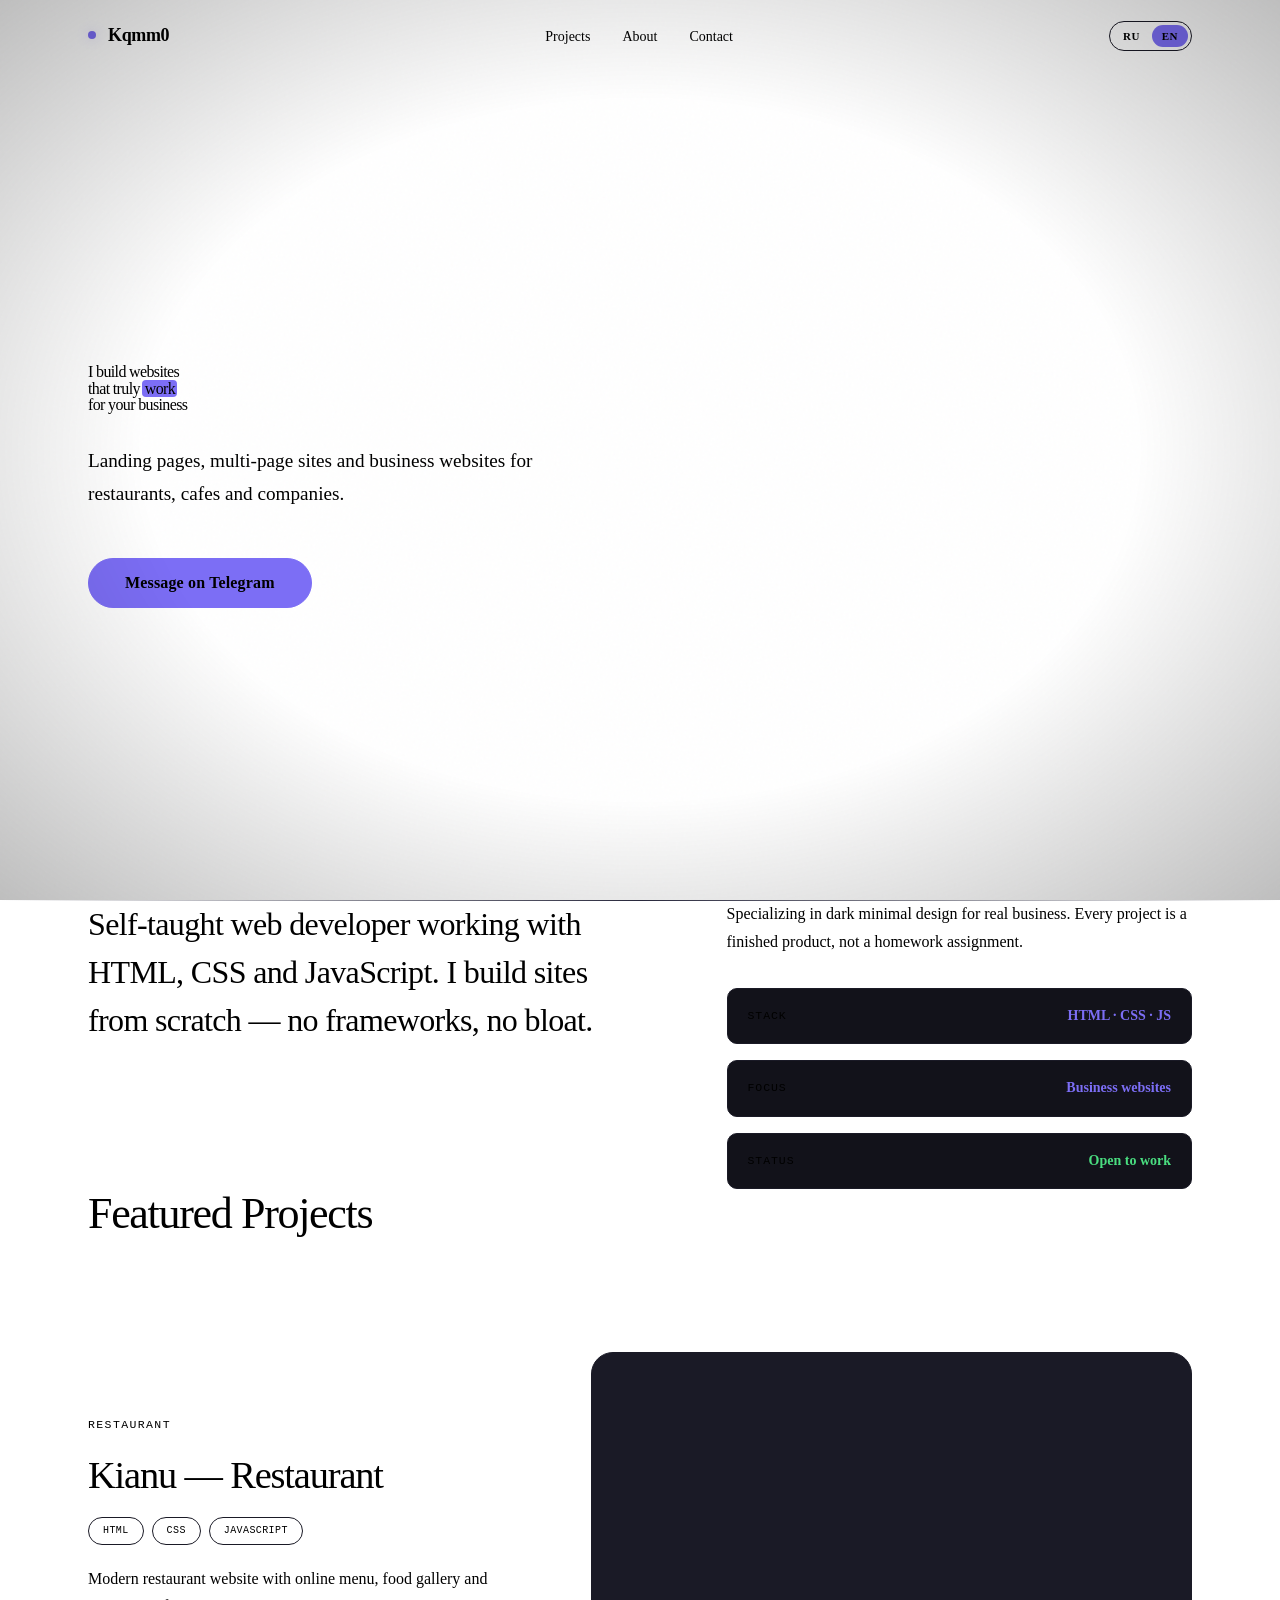
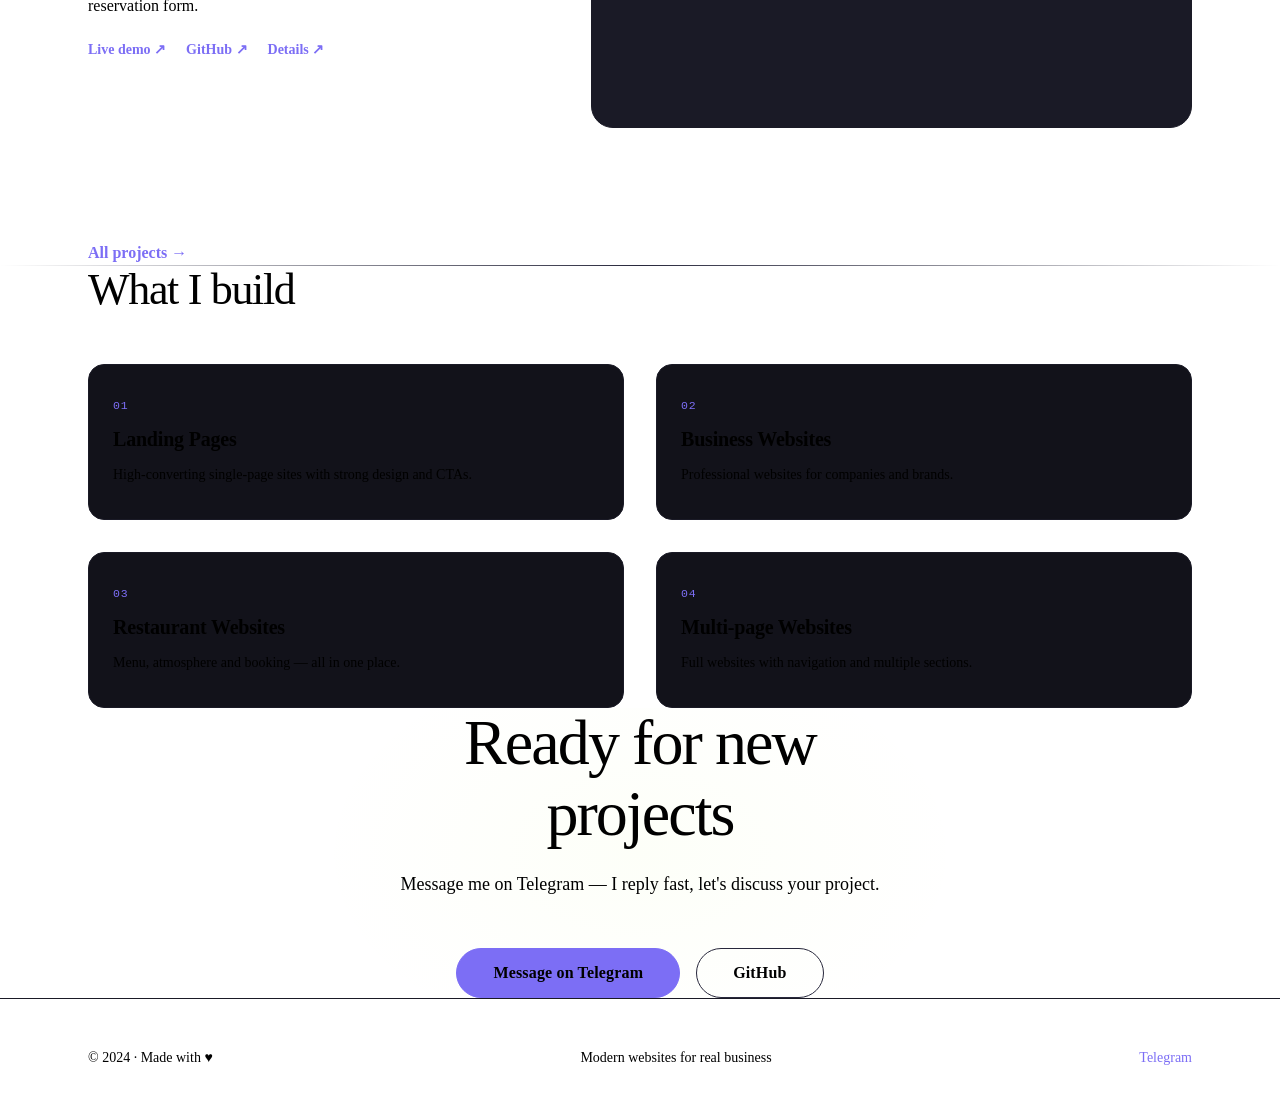
==== commit 0e160d9e: "fix: add missing CSS for redesigned sections, remove custom cursor The HTML redesign introduced new " ====
--- a/index.html
+++ b/index.html
@@ -3,15 +3,15 @@
 <head>
   <meta charset="UTF-8">
   <meta name="viewport" content="width=device-width, initial-scale=1.0">
-  <meta name="description" content="Портфолио веб-разработчика. Создаю лендинги, многостраничные сайты и бизнес-сайты для ресторанов, кафе и компаний.">
-
-  <title>Kqmm0 Portfolio — Веб-разработчик</title>
-
-  <link rel="icon" href="data:image/svg+xml,<svg xmlns='http://www.w3.org/2000/svg' viewBox='0 0 100 100'><circle cx='50' cy='50' r='45' fill='%237c6ef5'/><text y='.9em' x='50%' text-anchor='middle' font-size='55' fill='white'>⬡</text></svg>">
+  <meta name="description" content="Портфолио веб-разработчика. Создаю лендинги, многостраничные сайты и бизнес-сайты.">
+
+  <title>Kqmm0 — Веб-разработчик</title>
+
+  <link rel="icon" href="data:image/svg+xml,<svg xmlns='http://www.w3.org/2000/svg' viewBox='0 0 100 100'><circle cx='50' cy='50' r='45' fill='%23CDFF50'/><text y='.9em' x='50%' text-anchor='middle' font-size='55' fill='%230a0a0a'>K</text></svg>">
 
   <link rel="preconnect" href="https://fonts.googleapis.com">
   <link rel="preconnect" href="https://fonts.gstatic.com" crossorigin>
-  <link href="https://fonts.googleapis.com/css2?family=Inter:wght@300;400;500;600;700;800&display=swap" rel="stylesheet">
+  <link href="https://fonts.googleapis.com/css2?family=Inter:wght@400;500;600;700&family=Space+Grotesk:wght@300;400;500;600;700&display=swap" rel="stylesheet">
 
   <link rel="stylesheet" href="css/variables.css">
   <link rel="stylesheet" href="css/components.css">
@@ -21,15 +21,15 @@
 </head>
 <body>
 
-  <!-- ============================================
-       HEADER — minimal premium navigation
-       ============================================ -->
+  <!-- Scroll progress -->
+  <div class="scroll-progress" aria-hidden="true"></div>
+
+  <!-- HEADER -->
   <header class="header" role="banner">
     <div class="header__inner">
-
       <a href="index.html" class="logo" aria-label="На главную">
         <span class="logo__dot"></span>
-        <span>Kqmm0 <strong>Portfolio</strong></span>
+        <span>Kqmm0</span>
       </a>
 
       <nav class="nav" role="navigation" aria-label="Основная навигация">
@@ -45,15 +45,6 @@
           <button class="lang-btn active" data-lang="ru" aria-label="Русский">RU</button>
           <button class="lang-btn" data-lang="en" aria-label="English">EN</button>
         </div>
-
-        <a href="https://t.me/Wrotich" target="_blank" rel="noopener"
-           class="btn btn--tg" aria-label="Написать в Telegram">
-          <svg width="16" height="16" viewBox="0 0 24 24" fill="currentColor" aria-hidden="true">
-            <path d="M12 0C5.373 0 0 5.373 0 12s5.373 12 12 12 12-5.373 12-12S18.627 0 12 0zm5.562 8.248l-2.018 9.51c-.145.658-.537.818-1.084.508l-3-2.21-1.447 1.394c-.16.16-.295.295-.605.295l.213-3.053 5.56-5.023c.242-.213-.054-.333-.373-.12L7.09 14.408 4.117 13.5c-.643-.204-.657-.643.136-.953l10.91-4.206c.537-.196 1.006.131.829.907z"/>
-          </svg>
-          <span data-i18n="nav.cta">Написать в Telegram</span>
-        </a>
-
         <button class="burger" aria-label="Открыть меню" aria-expanded="false">
           <span class="burger__line"></span>
           <span class="burger__line"></span>
@@ -63,237 +54,141 @@
     </div>
   </header>
 
-  <!-- Mobile navigation -->
+  <!-- MOBILE NAV -->
   <nav class="mobile-nav" aria-label="Мобильная навигация" aria-hidden="true">
     <a href="#work" class="mobile-nav__link" data-i18n="nav.projects">Проекты</a>
     <a href="#about" class="mobile-nav__link" data-i18n="nav.about">Обо мне</a>
     <a href="#contact" class="mobile-nav__link" data-i18n="nav.contact">Контакт</a>
-    <a href="https://t.me/Wrotich" target="_blank" rel="noopener"
-       class="btn btn--tg" style="margin-top:1.5rem;" data-i18n="nav.cta">Написать в Telegram</a>
   </nav>
 
 
   <main>
 
-    <!-- ============================================
-         HERO — cinematic poster-scale intro
-         ============================================ -->
-    <section class="hero" id="hero" aria-labelledby="hero-title">
-      <!-- Atmospheric layers -->
-      <div class="hero__glow-1" aria-hidden="true"></div>
-      <div class="hero__glow-2" aria-hidden="true"></div>
-
+    <!-- ══════════════════════════════════════
+         HERO — centered, typography-driven
+         ══════════════════════════════════════ -->
+    <section class="hero">
       <div class="container hero__inner">
-
-        <p class="hero__badge">
-          <span class="hero__badge-dot" aria-hidden="true"></span>
-          <span data-i18n="hero.badge">Веб-разработчик · Frontend</span>
-        </p>
-
-        <h1 class="hero__title" id="hero-title" data-i18n="hero.title">
+        <h1 class="hero__title" data-i18n="hero.title">
           Создаю сайты,<br>которые <em>работают</em><br>на ваш бизнес
         </h1>
-
         <p class="hero__sub" data-i18n="hero.sub">
           Лендинги, многостраничные сайты и бизнес-страницы для ресторанов, кафе и компаний.
         </p>
-
-        <div class="hero__actions">
-          <a href="#work" class="btn btn--primary btn--lg" data-i18n="hero.cta.projects">
-            Смотреть проекты
-          </a>
-          <a href="https://t.me/Wrotich" target="_blank" rel="noopener"
-             class="btn btn--ghost btn--lg" data-i18n="hero.cta.tg">
-            <svg width="18" height="18" viewBox="0 0 24 24" fill="currentColor" aria-hidden="true">
-              <path d="M12 0C5.373 0 0 5.373 0 12s5.373 12 12 12 12-5.373 12-12S18.627 0 12 0zm5.562 8.248l-2.018 9.51c-.145.658-.537.818-1.084.508l-3-2.21-1.447 1.394c-.16.16-.295.295-.605.295l.213-3.053 5.56-5.023c.242-.213-.054-.333-.373-.12L7.09 14.408 4.117 13.5c-.643-.204-.657-.643.136-.953l10.91-4.206c.537-.196 1.006.131.829.907z"/>
-            </svg>
-            Написать в Telegram
-          </a>
-        </div>
-
-      </div>
-
-      <div class="hero__scroll" aria-hidden="true">
-        <span data-i18n="hero.scroll">Листайте вниз</span>
-        <span class="hero__scroll-line"></span>
-      </div>
-    </section>
-
-
-    <!-- ============================================
-         ABOUT SECTION — editorial positioning
-         ============================================ -->
-    <section class="about section" id="about" aria-labelledby="about-title">
-      <div class="container">
-        <div class="about__grid">
-
-          <div class="about__text-col">
-            <p class="ui-label reveal" data-i18n="about.label">Обо мне</p>
-            <h2 class="about__title reveal" id="about-title" data-i18n="about.title">
-              Начинающий разработчик<br>с серьёзным подходом
-            </h2>
-            <p class="about__text reveal reveal-delay-1" data-i18n="about.p1">
+        <a href="https://t.me/Wrotich" target="_blank" rel="noopener"
+           class="btn btn--primary btn--lg" data-i18n="hero.cta.tg">
+          Написать в Telegram
+        </a>
+      </div>
+    </section>
+
+
+    <!-- ══════════════════════════════════════
+         ABOUT — large statement + bio
+         ══════════════════════════════════════ -->
+    <section class="about" id="about">
+      <div class="container">
+        <div class="about__inner">
+          <div class="about__statement reveal">
+            <p class="about__big" data-i18n="about.p1">
               Изучаю веб-разработку самостоятельно: HTML, CSS и JavaScript. Строю сайты с нуля — без фреймворков, без лишнего кода.
             </p>
-            <p class="about__text reveal reveal-delay-2" data-i18n="about.p2">
+          </div>
+          <div class="about__meta reveal reveal-delay-1">
+            <p class="about__text" data-i18n="about.p2">
               Специализируюсь на тёмном минималистичном дизайне для реального бизнеса. Каждый проект — это готовый продукт.
             </p>
-            <div class="about__skills reveal reveal-delay-3">
-              <span class="tag tag--accent">HTML5</span>
-              <span class="tag tag--accent">CSS3</span>
-              <span class="tag tag--accent">JavaScript</span>
-              <span class="tag">Figma</span>
-              <span class="tag">Git</span>
-              <span class="tag">Responsive</span>
-              <span class="tag">Dark UI</span>
-            </div>
-          </div>
-
-          <div class="about__visual reveal reveal-delay-2">
-            <div class="about__card">
-              <ul class="about__stat-list">
-                <li class="about__stat">
-                  <span class="about__stat-label" data-i18n="about.stat.stack">Стек</span>
-                  <span class="about__stat-value" data-i18n="about.stat.stack.v">HTML · CSS · JS</span>
-                </li>
-                <li class="about__stat">
-                  <span class="about__stat-label" data-i18n="about.stat.style">Стиль</span>
-                  <span class="about__stat-value" data-i18n="about.stat.style.v">Dark Minimal</span>
-                </li>
-                <li class="about__stat">
-                  <span class="about__stat-label" data-i18n="about.stat.focus">Фокус</span>
-                  <span class="about__stat-value" data-i18n="about.stat.focus.v">Бизнес-сайты</span>
-                </li>
-                <li class="about__stat">
-                  <span class="about__stat-label" data-i18n="about.stat.status">Статус</span>
-                  <span class="about__stat-value" data-i18n="about.stat.status.v" style="color:#4ade80">Открыт к работе</span>
-                </li>
-              </ul>
-            </div>
-          </div>
-
-        </div>
-      </div>
-    </section>
-
-
-    <!-- ============================================
-         SELECTED CASE STUDY — flagship showcase
-         Full-width split layout: info + visual
-         ============================================ -->
-    <section class="showcase" id="work" aria-labelledby="showcase-title">
-      <div class="container">
-
-        <p class="ui-label reveal" data-i18n="showcase.label">Избранный кейс</p>
-
-        <div class="showcase__grid">
-
-          <div class="showcase__info reveal">
-            <h2 class="showcase__title" id="showcase-title" data-i18n="showcase.title">Kianu Restaurant</h2>
-            <div class="showcase__tags">
-              <span data-i18n="showcase.tag1">Веб-дизайн</span>
-              <span data-i18n="showcase.tag2">Фронтенд</span>
-              <span data-i18n="showcase.tag3">Адаптивный</span>
-            </div>
-            <p class="showcase__desc" data-i18n="showcase.desc">
-              Современный сайт для ресторана с онлайн-меню, галереей блюд и формой бронирования. Тёмный атмосферный дизайн, плавные переходы и адаптивная вёрстка.
-            </p>
-            <div class="showcase__links">
-              <a href="https://kqmm0.github.io/kianu-site/" target="_blank" rel="noopener noreferrer" data-i18n="showcase.live">Live Demo ↗</a>
-              <a href="https://github.com/Kqmm0/kianu-site" target="_blank" rel="noopener noreferrer" data-i18n="showcase.github">GitHub ↗</a>
-              <a href="projects/kianu.html" data-i18n="showcase.details">Подробнее</a>
-            </div>
-          </div>
-
-          <div class="showcase__visual reveal" style="transition-delay: 0.15s;">
-            <div class="showcase__img-wrap">
-              <div class="placeholder-img placeholder-img--restaurant" aria-hidden="true">
-                <span>🍽️</span>
+            <div class="about__details">
+              <div class="about__detail">
+                <span class="about__detail-label" data-i18n="about.stat.stack">Стек</span>
+                <span class="about__detail-value" data-i18n="about.stat.stack.v">HTML · CSS · JS</span>
+              </div>
+              <div class="about__detail">
+                <span class="about__detail-label" data-i18n="about.stat.focus">Фокус</span>
+                <span class="about__detail-value" data-i18n="about.stat.focus.v">Бизнес-сайты</span>
+              </div>
+              <div class="about__detail">
+                <span class="about__detail-label" data-i18n="about.stat.status">Статус</span>
+                <span class="about__detail-value about__detail-value--green" data-i18n="about.stat.status.v">Открыт к работе</span>
               </div>
             </div>
           </div>
-
-        </div>
-
-        <div class="showcase__all reveal">
-          <a href="projects.html" class="btn btn--ghost" data-i18n="featured.all">Все проекты →</a>
-        </div>
-
-      </div>
-    </section>
-
-
-    <!-- ============================================
-         CAPABILITIES — numbered editorial rows
-         ============================================ -->
-    <section class="capabilities section" id="services" aria-labelledby="cap-title">
-      <div class="container">
-
-        <p class="ui-label reveal" data-i18n="services.label">Услуги</p>
-        <h2 class="capabilities__title reveal" id="cap-title" data-i18n="services.title">Что я создаю</h2>
-
-        <div class="capabilities__list">
-          <div class="cap-row reveal">
-            <span class="cap-row__num">01</span>
-            <h3 class="cap-row__title" data-i18n="service.landing.title">Лендинг-страницы</h3>
-            <p class="cap-row__desc" data-i18n="service.landing.desc">Продающие одностраничники с сильным дизайном и CTA.</p>
-          </div>
-          <div class="cap-row reveal">
-            <span class="cap-row__num">02</span>
-            <h3 class="cap-row__title" data-i18n="service.business.title">Бизнес-сайты</h3>
-            <p class="cap-row__desc" data-i18n="service.business.desc">Профессиональные сайты для компаний и брендов.</p>
-          </div>
-          <div class="cap-row reveal">
-            <span class="cap-row__num">03</span>
-            <h3 class="cap-row__title" data-i18n="service.restaurant.title">Сайты для ресторанов</h3>
-            <p class="cap-row__desc" data-i18n="service.restaurant.desc">Меню, атмосфера и бронирование — всё в одном.</p>
-          </div>
-          <div class="cap-row reveal">
-            <span class="cap-row__num">04</span>
-            <h3 class="cap-row__title" data-i18n="service.multipage.title">Многостраничные сайты</h3>
-            <p class="cap-row__desc" data-i18n="service.multipage.desc">Полноценный сайт с навигацией и несколькими разделами.</p>
-          </div>
-        </div>
-
-      </div>
-    </section>
-
-
-    <!-- ============================================
-         CONTACT CTA — dramatic cinematic closing
-         ============================================ -->
-    <section class="cta-section" id="contact" aria-labelledby="cta-title">
-      <div class="container">
-        <div class="cta-section__inner">
-
-          <p class="ui-label reveal" data-i18n="contact.label">Контакт</p>
-
-          <h2 class="cta-section__title reveal" id="cta-title" data-i18n="contact.title">
+        </div>
+      </div>
+    </section>
+
+
+    <!-- ══════════════════════════════════════
+         WORK — numbered project list
+         ══════════════════════════════════════ -->
+    <section class="work" id="work">
+      <div class="container">
+        <h2 class="work__heading reveal" data-i18n="featured.title">Избранные проекты</h2>
+
+        <div class="work__list" data-projects-grid="featured" aria-live="polite">
+          <!-- JS renders project entries here -->
+        </div>
+
+        <a href="projects.html" class="work__all reveal" data-i18n="featured.all">Все проекты →</a>
+      </div>
+    </section>
+
+
+    <!-- ══════════════════════════════════════
+         SERVICES — minimal 2-col text
+         ══════════════════════════════════════ -->
+    <section class="services" id="services">
+      <div class="container">
+        <h2 class="services__heading reveal" data-i18n="services.title">Что я создаю</h2>
+
+        <div class="services__grid">
+          <div class="services__item reveal">
+            <span class="services__num">01</span>
+            <h3 data-i18n="service.landing.title">Лендинг-страницы</h3>
+            <p data-i18n="service.landing.desc">Продающие одностраничники с сильным дизайном и CTA.</p>
+          </div>
+          <div class="services__item reveal reveal-delay-1">
+            <span class="services__num">02</span>
+            <h3 data-i18n="service.business.title">Бизнес-сайты</h3>
+            <p data-i18n="service.business.desc">Профессиональные сайты для компаний и брендов.</p>
+          </div>
+          <div class="services__item reveal reveal-delay-2">
+            <span class="services__num">03</span>
+            <h3 data-i18n="service.restaurant.title">Сайты для ресторанов</h3>
+            <p data-i18n="service.restaurant.desc">Меню, атмосфера и бронирование — всё в одном.</p>
+          </div>
+          <div class="services__item reveal reveal-delay-3">
+            <span class="services__num">04</span>
+            <h3 data-i18n="service.multipage.title">Многостраничные сайты</h3>
+            <p data-i18n="service.multipage.desc">Полноценный сайт с навигацией и несколькими разделами.</p>
+          </div>
+        </div>
+      </div>
+    </section>
+
+
+    <!-- ══════════════════════════════════════
+         CONTACT — big CTA
+         ══════════════════════════════════════ -->
+    <section class="contact" id="contact">
+      <div class="container">
+        <div class="contact__inner reveal">
+          <h2 class="contact__title" data-i18n="contact.title">
             Готов к новым<br>проектам
           </h2>
-
-          <p class="cta-section__sub reveal reveal-delay-1" data-i18n="contact.sub">
+          <p class="contact__sub" data-i18n="contact.sub">
             Напишите мне в Telegram — отвечу быстро, обсудим ваш проект.
           </p>
-
-          <div class="cta-section__links reveal reveal-delay-2">
+          <div class="contact__actions">
             <a href="https://t.me/Wrotich" target="_blank" rel="noopener"
-               class="btn btn--primary btn--xl" data-i18n="contact.tg">
-              <svg width="20" height="20" viewBox="0 0 24 24" fill="currentColor" aria-hidden="true">
-                <path d="M12 0C5.373 0 0 5.373 0 12s5.373 12 12 12 12-5.373 12-12S18.627 0 12 0zm5.562 8.248l-2.018 9.51c-.145.658-.537.818-1.084.508l-3-2.21-1.447 1.394c-.16.16-.295.295-.605.295l.213-3.053 5.56-5.023c.242-.213-.054-.333-.373-.12L7.09 14.408 4.117 13.5c-.643-.204-.657-.643.136-.953l10.91-4.206c.537-.196 1.006.131.829.907z"/>
-              </svg>
+               class="btn btn--primary btn--lg" data-i18n="contact.tg">
               Написать в Telegram
             </a>
-
             <a href="https://github.com/Kqmm0" target="_blank" rel="noopener"
-               class="social-link social-link--gh" data-i18n="contact.gh">
-              <svg width="20" height="20" viewBox="0 0 24 24" fill="currentColor" aria-hidden="true">
-                <path d="M12 0C5.374 0 0 5.373 0 12c0 5.302 3.438 9.8 8.207 11.387.599.111.793-.261.793-.577v-2.234c-3.338.726-4.033-1.416-4.033-1.416-.546-1.387-1.333-1.756-1.333-1.756-1.089-.745.083-.729.083-.729 1.205.084 1.839 1.237 1.839 1.237 1.07 1.834 2.807 1.304 3.492.997.107-.775.418-1.305.762-1.604-2.665-.305-5.467-1.334-5.467-5.931 0-1.311.469-2.381 1.236-3.221-.124-.303-.535-1.524.117-3.176 0 0 1.008-.322 3.301 1.23A11.509 11.509 0 0 1 12 5.803c1.02.005 2.047.138 3.006.404 2.291-1.552 3.297-1.23 3.297-1.23.653 1.653.242 2.874.118 3.176.77.84 1.235 1.911 1.235 3.221 0 4.609-2.807 5.624-5.479 5.921.43.372.823 1.102.823 2.222v3.293c0 .319.192.694.801.576C20.566 21.797 24 17.3 24 12c0-6.627-5.373-12-12-12z"/>
-              </svg>
+               class="btn btn--ghost btn--lg" data-i18n="contact.gh">
               GitHub
             </a>
           </div>
-
         </div>
       </div>
     </section>
@@ -301,39 +196,18 @@
   </main>
 
 
-  <!-- ============================================
-       FOOTER — minimal
-       ============================================ -->
+  <!-- FOOTER -->
   <footer class="footer" role="contentinfo">
     <div class="container">
       <div class="footer__inner">
-
-        <div class="footer__left">
-          <a href="index.html" class="logo">
-            <span class="logo__dot" aria-hidden="true"></span>
-            <span>Kqmm0 <strong>Portfolio</strong></span>
-          </a>
-          <p class="footer__copy" data-i18n="footer.copy">© 2024 · Сделано с ♥</p>
-        </div>
-
-        <p class="footer__copy" data-i18n="footer.tagline" style="color:var(--text-muted)">
-          Современные сайты для реального бизнеса
-        </p>
-
-        <nav class="footer__links" aria-label="Footer navigation">
-          <a href="projects.html" class="footer__link" data-i18n="nav.projects">Проекты</a>
-          <a href="#about" class="footer__link" data-i18n="nav.about">Обо мне</a>
-          <a href="https://t.me/Wrotich" target="_blank" rel="noopener"
-             class="footer__link" style="color:var(--accent)" data-i18n="nav.cta">
-            Telegram
-          </a>
-        </nav>
-
+        <span class="footer__copy" data-i18n="footer.copy">© 2024</span>
+        <span class="footer__copy" data-i18n="footer.tagline">Современные сайты для реального бизнеса</span>
+        <a href="https://t.me/Wrotich" target="_blank" rel="noopener" class="footer__link" style="color:var(--accent)">Telegram</a>
       </div>
     </div>
   </footer>
 
-  <button class="scroll-top" aria-label="Вернуться наверх" title="Вернуться наверх">↑</button>
+  <button class="scroll-top" aria-label="Вернуться наверх">↑</button>
 
   <script src="data/projects-data.js"></script>
   <script src="js/utils.js"></script>
@@ -341,6 +215,7 @@
   <script src="js/render-projects.js"></script>
   <script src="js/main.js"></script>
   <script src="js/transitions.js"></script>
+  <script src="js/effects.js"></script>
 
 </body>
 </html>
--- a/css/components.css
+++ b/css/components.css
@@ -648,35 +648,6 @@
 }
 
 /* =====================
-   CUSTOM CURSOR
-   ===================== */
-
-.cursor-dot,
-.cursor-ring {
-  position: fixed;
-  pointer-events: none;
-  z-index: 9999;
-  border-radius: 50%;
-  top: 0; left: 0;
-  mix-blend-mode: difference;
-}
-.cursor-dot {
-  width: 6px;
-  height: 6px;
-  background: #fff;
-}
-.cursor-ring {
-  width: 36px;
-  height: 36px;
-  border: 1px solid rgba(255,255,255,0.4);
-  transition: width 0.3s var(--ease), height 0.3s var(--ease);
-}
-.cursor-ring.hover {
-  width: 56px;
-  height: 56px;
-}
-
-/* =====================
    SOCIAL LINK
    ===================== */
 
--- a/css/style.css
+++ b/css/style.css
@@ -1,15 +1,8 @@
 /* ============================================
-   GLOBAL BASE STYLES
-   variables.css, components.css, responsive.css
-   loaded via <link> in HTML
-   ============================================ */
-
-/* --- Reset & Base --- */
-*, *::before, *::after {
-  box-sizing: border-box;
-  margin: 0;
-  padding: 0;
-}
+   GLOBAL STYLES — 2025 AWWWARDS
+   ============================================ */
+
+*, *::before, *::after { box-sizing: border-box; margin: 0; padding: 0; }
 
 html {
   font-size: 16px;
@@ -18,31 +11,24 @@
 }
 
 body {
-  font-family: var(--font);
+  font-family: var(--font-body);
   font-size: var(--text-base);
-  font-weight: var(--weight-normal);
-  line-height: var(--leading-normal);
-  color: var(--text-primary);
-  background-color: var(--bg-primary);
+  font-weight: 400;
+  line-height: 1.6;
+  color: var(--text-1);
+  background: var(--bg);
   -webkit-font-smoothing: antialiased;
   -moz-osx-font-smoothing: grayscale;
+  text-rendering: optimizeLegibility;
   overflow-x: hidden;
 }
 
-img, video {
-  display: block;
-  max-width: 100%;
-  height: auto;
-}
-
+img, video { display: block; max-width: 100%; height: auto; }
 a { color: inherit; text-decoration: none; }
 ul, ol { list-style: none; }
 button { font-family: inherit; cursor: pointer; border: none; background: none; }
 
-/* ============================================
-   LAYOUT
-   ============================================ */
-
+/* ── Layout ── */
 .container {
   width: 100%;
   max-width: var(--container-max);
@@ -50,12 +36,10 @@
   padding-inline: var(--container-pad);
 }
 
-.section         { padding-block: var(--sp-24); }
-.section--lg     { padding-block: var(--sp-32); }
-.section--sm     { padding-block: var(--sp-16); }
-
-/* ============================================
-   HEADER
+.section { padding-block: var(--section-pad); }
+
+/* ============================================
+   HEADER — clean, minimal
    ============================================ */
 
 .header {
@@ -66,17 +50,14 @@
   display: flex;
   align-items: center;
   border-bottom: 1px solid transparent;
-  transition:
-    background var(--t-slow),
-    border-color var(--t-slow),
-    backdrop-filter var(--t-slow);
+  transition: background var(--t-slow) var(--ease), border-color var(--t-slow) ease;
 }
 
 .header.scrolled {
-  background: rgba(9,9,14,0.85);
-  backdrop-filter: blur(24px) saturate(160%);
-  -webkit-backdrop-filter: blur(24px) saturate(160%);
-  border-bottom-color: var(--border-soft);
+  background: rgba(10, 10, 10, 0.85);
+  backdrop-filter: blur(20px) saturate(150%);
+  -webkit-backdrop-filter: blur(20px) saturate(150%);
+  border-bottom-color: var(--border);
 }
 
 .header__inner {
@@ -90,49 +71,31 @@
   padding-inline: var(--container-pad);
 }
 
-/* Nav */
-.nav { display: flex; align-items: center; gap: var(--sp-8); }
+.nav { display: flex; align-items: center; }
 
 .nav__links {
   display: flex;
   align-items: center;
-  gap: 2px;
+  gap: 0;
 }
 
 .nav__link {
+  font-family: var(--font-display);
   font-size: var(--text-sm);
-  font-weight: var(--weight-medium);
-  color: var(--text-secondary);
-  padding: 8px 12px;
-  border-radius: var(--r-sm);
-  transition: color var(--t-fast), background var(--t-fast);
-  position: relative;
-}
-
-.nav__link::after {
-  content: '';
-  position: absolute;
-  bottom: 4px; left: 12px; right: 12px;
-  height: 1px;
-  background: var(--accent);
-  transform: scaleX(0);
-  transform-origin: left;
-  transition: transform var(--t-spring-fast);
-}
-
+  font-weight: 500;
+  color: var(--text-2);
+  padding: 8px 16px;
+  border-radius: var(--r-full);
+  transition: color var(--t-fast) ease, background var(--t-fast) ease;
+}
 .nav__link:hover {
-  color: var(--text-primary);
-  background: rgba(255,255,255,0.04);
-}
-
-.nav__link:hover::after,
-.nav__link.active::after {
-  transform: scaleX(1);
-}
-
-.nav__link.active { color: var(--text-primary); }
-
-/* Header actions */
+  color: var(--text-1);
+  background: rgba(255,255,255,0.05);
+}
+.nav__link.active {
+  color: var(--accent);
+}
+
 .header__actions {
   display: flex;
   align-items: center;
@@ -140,7 +103,7 @@
 }
 
 /* ============================================
-   HERO SECTION
+   HERO — massive, editorial
    ============================================ */
 
 .hero {
@@ -152,54 +115,52 @@
   overflow: hidden;
 }
 
-/* Dot grid — subtle premium texture */
+/* Noise texture */
 .hero::before {
   content: '';
   position: absolute;
   inset: 0;
-  background-image: radial-gradient(
-    rgba(255,255,255,0.055) 1px,
-    transparent 1px
-  );
-  background-size: 36px 36px;
-  mask-image: radial-gradient(ellipse 80% 80% at 50% 50%, black 40%, transparent 100%);
-  -webkit-mask-image: radial-gradient(ellipse 80% 80% at 50% 50%, black 40%, transparent 100%);
+  background-image: url("data:image/svg+xml,%3Csvg viewBox='0 0 512 512' xmlns='http://www.w3.org/2000/svg'%3E%3Cfilter id='n'%3E%3CfeTurbulence type='fractalNoise' baseFrequency='0.65' numOctaves='3' stitchTiles='stitch'/%3E%3C/filter%3E%3Crect width='100%25' height='100%25' filter='url(%23n)'/%3E%3C/svg%3E");
+  opacity: 0.025;
   pointer-events: none;
   z-index: 0;
 }
 
-/* Ambient violet glow — top right */
+/* Accent glow blob */
 .hero__glow-1 {
   position: absolute;
-  top: -160px;
-  right: -80px;
-  width: 700px;
-  height: 700px;
+  top: -15%;
+  right: -5%;
+  width: 50vw;
+  height: 50vw;
+  max-width: 700px;
+  max-height: 700px;
   border-radius: 50%;
-  background: radial-gradient(circle, rgba(var(--accent-rgb),0.13) 0%, transparent 68%);
+  background: radial-gradient(circle, rgba(205,255,80,0.06) 0%, transparent 65%);
   pointer-events: none;
-  animation: floatBlob 9s ease-in-out infinite;
+  animation: floatOrb 20s ease-in-out infinite;
   z-index: 0;
 }
 
-/* Secondary glow — bottom left */
 .hero__glow-2 {
   position: absolute;
-  bottom: 60px;
-  left: -120px;
-  width: 500px;
-  height: 500px;
+  bottom: 0;
+  left: -10%;
+  width: 40vw;
+  height: 40vw;
+  max-width: 500px;
+  max-height: 500px;
   border-radius: 50%;
-  background: radial-gradient(circle, rgba(var(--accent-rgb),0.06) 0%, transparent 70%);
+  background: radial-gradient(circle, rgba(205,255,80,0.03) 0%, transparent 70%);
   pointer-events: none;
-  animation: floatBlob 12s ease-in-out infinite reverse;
+  animation: floatOrb 28s ease-in-out infinite reverse;
   z-index: 0;
 }
 
-@keyframes floatBlob {
+@keyframes floatOrb {
   0%, 100% { transform: translate(0, 0) scale(1); }
-  33%       { transform: translate(24px, -20px) scale(1.08); }
-  66%       { transform: translate(-16px, 16px) scale(0.95); }
+  33%      { transform: translate(-4%, 6%) scale(1.04); }
+  66%      { transform: translate(3%, -4%) scale(0.96); }
 }
 
 .hero__inner {
@@ -207,40 +168,22 @@
   z-index: 1;
 }
 
-/* Animated badge */
+/* Badge — pill with accent dot */
 .hero__badge {
   display: inline-flex;
   align-items: center;
-  gap: 8px;
+  gap: 10px;
+  font-family: var(--font-mono);
   font-size: 11px;
-  font-weight: var(--weight-bold);
-  letter-spacing: 0.1em;
+  font-weight: 500;
+  letter-spacing: 0.08em;
   text-transform: uppercase;
-  color: var(--accent-bright);
-  background: linear-gradient(135deg, rgba(124,110,245,0.12), rgba(124,110,245,0.06));
+  color: var(--accent);
+  background: var(--accent-dim);
   border: 1px solid var(--border-accent);
   border-radius: var(--r-full);
-  padding: 7px 16px;
-  margin-bottom: var(--sp-8);
-  animation: fadeUp 0.7s var(--ease) both;
-  position: relative;
-  overflow: hidden;
-}
-
-/* Badge shimmer */
-.hero__badge::after {
-  content: '';
-  position: absolute;
-  top: 0; left: -100%; bottom: 0;
-  width: 60%;
-  background: linear-gradient(90deg, transparent, rgba(255,255,255,0.07), transparent);
-  animation: badgeShimmer 3.5s ease infinite 1.5s;
-}
-
-@keyframes badgeShimmer {
-  0%   { left: -100%; }
-  40%  { left: 160%; }
-  100% { left: 160%; }
+  padding: 8px 20px;
+  margin-bottom: var(--sp-10);
 }
 
 .hero__badge-dot {
@@ -248,84 +191,112 @@
   height: 6px;
   border-radius: 50%;
   background: var(--accent);
-  box-shadow: 0 0 8px var(--accent);
-  animation: pulseDot 2.5s ease infinite;
+  box-shadow: 0 0 10px var(--accent-glow);
+  animation: pulseDot 2s ease infinite;
   flex-shrink: 0;
 }
 
 @keyframes pulseDot {
-  0%, 100% { opacity: 1; transform: scale(1); box-shadow: 0 0 8px var(--accent); }
-  50%       { opacity: 0.6; transform: scale(0.75); box-shadow: 0 0 4px var(--accent); }
-}
-
-/* Hero title */
+  0%, 100% { opacity: 1; transform: scale(1); }
+  50%      { opacity: 0.4; transform: scale(0.6); }
+}
+
+/* Hero title — Space Grotesk, massive */
 .hero__title {
-  font-size: clamp(2.6rem, 6.5vw, var(--text-6xl));
-  font-weight: var(--weight-black);
-  line-height: var(--leading-tight);
-  letter-spacing: var(--tracking-tight);
-  color: var(--text-primary);
-  max-width: 840px;
-  margin-bottom: var(--sp-7);
-  animation: fadeUp 0.7s var(--ease) 0.12s both;
-}
-
-/* Gradient accent on emphasized word */
-.hero__title em,
-.hero__title .accent {
+  font-family: var(--font-display);
+  font-size: var(--text-hero);
+  font-weight: 500;
+  line-height: 1.0;
+  letter-spacing: -0.04em;
+  color: var(--text-1);
+  max-width: 14ch;
+  margin-bottom: var(--sp-8);
+}
+
+/* Accent word — chartreuse highlight */
+.hero__title em {
   font-style: normal;
-  background: linear-gradient(115deg, var(--accent) 0%, var(--accent-bright) 55%, #c4b8ff 100%);
-  -webkit-background-clip: text;
-  -webkit-text-fill-color: transparent;
-  background-clip: text;
+  color: var(--accent-text);
+  background: var(--accent);
+  padding: 0 0.15em;
+  margin: 0 -0.05em;
+  border-radius: 4px;
+  display: inline-block;
+  line-height: 1.1;
 }
 
 .hero__sub {
-  font-size: clamp(var(--text-base), 1.8vw, var(--text-xl));
-  color: var(--text-secondary);
-  max-width: 540px;
-  line-height: var(--leading-loose);
-  margin-bottom: var(--sp-10);
-  animation: fadeUp 0.7s var(--ease) 0.24s both;
-  font-weight: var(--weight-normal);
-}
-
-/* CTA row */
+  font-size: clamp(var(--text-base), 1.5vw, var(--text-xl));
+  color: var(--text-2);
+  max-width: 480px;
+  line-height: 1.7;
+  margin-bottom: var(--sp-12);
+}
+
 .hero__actions {
   display: flex;
   align-items: center;
   flex-wrap: wrap;
   gap: var(--sp-4);
-  animation: fadeUp 0.7s var(--ease) 0.36s both;
-}
-
-/* Scroll hint */
+}
+
+/* Scroll indicator */
 .hero__scroll {
   display: flex;
   align-items: center;
   gap: var(--sp-3);
-  margin-top: var(--sp-16);
-  color: var(--text-muted);
-  font-size: var(--text-sm);
-  animation: fadeUp 0.7s var(--ease) 0.55s both;
+  margin-top: clamp(3rem, 6vw, 5rem);
+  color: var(--text-3);
+  font-family: var(--font-mono);
+  font-size: 10px;
+  font-weight: 500;
+  letter-spacing: 0.15em;
+  text-transform: uppercase;
 }
 
 .hero__scroll-line {
-  width: 36px;
+  width: 40px;
   height: 1px;
-  background: linear-gradient(90deg, transparent, var(--border-hover));
-}
-
-/* ============================================
-   ABOUT SECTION
+  background: var(--accent);
+  position: relative;
+  overflow: hidden;
+  opacity: 0.5;
+}
+.hero__scroll-line::after {
+  content: '';
+  position: absolute;
+  width: 10px;
+  height: 1px;
+  background: var(--accent);
+  animation: scrollLine 2.5s ease-in-out infinite;
+}
+@keyframes scrollLine {
+  0%   { left: -10px; opacity: 0; }
+  50%  { opacity: 1; }
+  100% { left: 40px; opacity: 0; }
+}
+
+/* Staggered entrance */
+.hero__badge   { animation: heroIn 0.7s var(--ease) 0.1s both; }
+.hero__title   { animation: heroIn 0.8s var(--ease) 0.2s both; }
+.hero__sub     { animation: heroIn 0.7s var(--ease) 0.35s both; }
+.hero__actions { animation: heroIn 0.7s var(--ease) 0.5s both; }
+.hero__scroll  { animation: heroIn 0.7s var(--ease) 0.65s both; }
+
+@keyframes heroIn {
+  from { opacity: 0; transform: translateY(40px); }
+  to   { opacity: 1; transform: translateY(0); }
+}
+
+/* ============================================
+   ABOUT — large statement + bio details
    ============================================ */
 
 .about {
-  background: var(--bg-secondary);
-  position: relative;
-  overflow: hidden;
-}
-
+  padding-block: var(--section-pad);
+  background: var(--bg-alt);
+  position: relative;
+}
 .about::before {
   content: '';
   position: absolute;
@@ -334,435 +305,328 @@
   background: linear-gradient(90deg, transparent, var(--border-hover), transparent);
 }
 
-.about::after {
+.about__inner {
+  display: grid;
+  grid-template-columns: 1.2fr 1fr;
+  gap: var(--sp-20);
+  align-items: start;
+}
+
+.about__statement {
+  display: flex;
+  flex-direction: column;
+}
+
+.about__big {
+  font-family: var(--font-display);
+  font-size: clamp(var(--text-xl), 2.5vw, var(--text-3xl));
+  font-weight: 500;
+  color: var(--text-1);
+  line-height: 1.5;
+  letter-spacing: -0.02em;
+}
+
+.about__meta {
+  display: flex;
+  flex-direction: column;
+  gap: var(--sp-8);
+}
+
+.about__text {
+  color: var(--text-2);
+  line-height: 1.75;
+}
+
+.about__details {
+  display: flex;
+  flex-direction: column;
+  gap: var(--sp-4);
+}
+
+.about__detail {
+  display: flex;
+  align-items: center;
+  justify-content: space-between;
+  padding: var(--sp-4) var(--sp-5);
+  background: var(--bg-card);
+  border: 1px solid var(--border);
+  border-radius: var(--r-md);
+  transition: border-color var(--t-fast) ease;
+}
+
+.about__detail:hover {
+  border-color: var(--border-hover);
+}
+
+.about__detail-label {
+  font-family: var(--font-mono);
+  font-size: var(--text-xs);
+  font-weight: 500;
+  color: var(--text-3);
+  letter-spacing: 0.08em;
+  text-transform: uppercase;
+}
+
+.about__detail-value {
+  font-family: var(--font-display);
+  font-size: var(--text-sm);
+  font-weight: 600;
+  color: var(--accent);
+}
+
+.about__detail-value--green {
+  color: #4ade80;
+}
+
+/* ============================================
+   WORK — numbered project list
+   ============================================ */
+
+.work {
+  padding-block: var(--section-pad);
+}
+
+.work__heading {
+  font-family: var(--font-display);
+  font-size: clamp(var(--text-2xl), 4vw, var(--text-4xl));
+  font-weight: 500;
+  letter-spacing: -0.03em;
+  line-height: 1.15;
+  margin-bottom: var(--sp-12);
+}
+
+.work__list {
+  display: flex;
+  flex-direction: column;
+}
+
+.work__all {
+  display: inline-block;
+  font-family: var(--font-display);
+  font-size: var(--text-base);
+  font-weight: 600;
+  color: var(--accent);
+  margin-top: var(--sp-12);
+  transition: color var(--t-fast) ease;
+}
+.work__all:hover {
+  color: var(--accent-hover);
+}
+
+/* Keep old grid/showcase for projects.html */
+.projects-grid {
+  display: grid;
+  grid-template-columns: repeat(auto-fill, minmax(340px, 1fr));
+  gap: var(--sp-6);
+}
+
+.projects-grid--showcase {
+  display: block;
+}
+
+.featured__footer {
+  display: flex;
+  justify-content: flex-start;
+  margin-top: var(--sp-12);
+}
+
+/* ============================================
+   SERVICES — numbered grid
+   ============================================ */
+
+.services {
+  padding-block: var(--section-pad);
+  background: var(--bg-alt);
+  position: relative;
+}
+.services::before {
   content: '';
   position: absolute;
-  bottom: 0; left: 0; right: 0;
+  top: 0; left: 0; right: 0;
   height: 1px;
   background: linear-gradient(90deg, transparent, var(--border-hover), transparent);
 }
 
-.about__grid {
+.services__heading {
+  font-family: var(--font-display);
+  font-size: clamp(var(--text-2xl), 4vw, var(--text-4xl));
+  font-weight: 500;
+  letter-spacing: -0.03em;
+  line-height: 1.15;
+  margin-bottom: var(--sp-12);
+}
+
+.services__grid {
   display: grid;
   grid-template-columns: 1fr 1fr;
-  gap: var(--sp-20);
-  align-items: center;
-}
-
-.about__label {
+  gap: var(--sp-8);
+}
+
+.services__item {
+  display: flex;
+  flex-direction: column;
+  gap: var(--sp-3);
+  padding: var(--sp-8) var(--sp-6);
+  border: 1px solid var(--border);
+  border-radius: var(--r-lg);
+  background: var(--bg-card);
+  transition: border-color var(--t-base) ease, background var(--t-base) ease;
+}
+
+.services__item:hover {
+  border-color: var(--border-accent);
+  background: var(--bg-elevated);
+}
+
+.services__num {
+  font-family: var(--font-mono);
+  font-size: var(--text-xs);
+  font-weight: 500;
+  color: var(--accent);
+  letter-spacing: 0.08em;
+}
+
+.services__item h3 {
+  font-family: var(--font-display);
+  font-size: var(--text-xl);
+  font-weight: 600;
+  color: var(--text-1);
+  letter-spacing: -0.01em;
+  line-height: 1.2;
+}
+
+.services__item p {
+  font-size: var(--text-sm);
+  color: var(--text-2);
+  line-height: 1.7;
+}
+
+/* ============================================
+   CONTACT — Cinematic CTA
+   ============================================ */
+
+.contact {
+  padding-block: var(--section-pad);
+  position: relative;
+  overflow: hidden;
+  text-align: center;
+}
+
+.contact::before {
+  content: '';
+  position: absolute;
+  width: 60vw;
+  max-width: 700px;
+  height: 50vh;
+  border-radius: 50%;
+  background: radial-gradient(ellipse, rgba(205,255,80,0.04) 0%, transparent 65%);
+  top: 50%;
+  left: 50%;
+  transform: translate(-50%, -50%);
+  pointer-events: none;
+}
+
+.contact__inner {
+  position: relative;
+  z-index: 1;
+  max-width: 700px;
+  margin-inline: auto;
+}
+
+.contact__title {
+  font-family: var(--font-display);
+  font-size: clamp(2rem, 5vw, 5rem);
+  font-weight: 500;
+  letter-spacing: -0.03em;
+  line-height: 1.1;
+  margin-bottom: var(--sp-5);
+}
+
+.contact__sub {
+  font-size: var(--text-lg);
+  color: var(--text-2);
+  margin-bottom: var(--sp-12);
+  line-height: 1.7;
+}
+
+.contact__actions {
+  display: flex;
+  justify-content: center;
+  align-items: center;
+  flex-wrap: wrap;
+  gap: var(--sp-4);
+}
+
+/* ============================================
+   FOOTER
+   ============================================ */
+
+.footer {
+  border-top: 1px solid var(--border);
+  padding-block: var(--sp-12);
+  background: var(--bg);
+}
+.footer__inner {
+  display: flex;
+  align-items: center;
+  justify-content: space-between;
+  gap: var(--sp-6);
+  flex-wrap: wrap;
+}
+.footer__left {
+  display: flex;
+  flex-direction: column;
+  gap: var(--sp-2);
+}
+.footer__copy {
+  font-size: var(--text-sm);
+  color: var(--text-3);
+}
+.footer__links {
+  display: flex;
+  align-items: center;
+  gap: var(--sp-6);
+}
+.footer__link {
+  font-size: var(--text-sm);
+  color: var(--text-2);
+  transition: color var(--t-fast) ease;
+}
+.footer__link:hover { color: var(--accent); }
+
+/* ============================================
+   PROJECTS PAGE
+   ============================================ */
+
+.page-hero {
+  padding-top: calc(var(--header-h) + var(--sp-16));
+  padding-bottom: var(--sp-16);
+  border-bottom: 1px solid var(--border);
+}
+.page-hero__label {
+  font-family: var(--font-mono);
   font-size: 11px;
-  font-weight: var(--weight-bold);
-  color: var(--accent);
-  letter-spacing: 0.12em;
-  text-transform: uppercase;
-  margin-bottom: var(--sp-5);
-}
-
-.about__title {
-  font-size: clamp(var(--text-2xl), 3.5vw, var(--text-4xl));
-  font-weight: var(--weight-bold);
-  letter-spacing: var(--tracking-snug);
-  line-height: var(--leading-snug);
-  margin-bottom: var(--sp-6);
-}
-
-.about__text {
-  color: var(--text-secondary);
-  line-height: var(--leading-loose);
-  margin-bottom: var(--sp-4);
-  font-size: var(--text-base);
-}
-
-.about__skills {
-  display: flex;
-  flex-wrap: wrap;
-  gap: 8px;
-  margin-top: var(--sp-6);
-}
-
-.about__visual {
-  display: flex;
-  justify-content: center;
-  align-items: center;
-}
-
-/* ============================================
-   FEATURED PROJECTS
-   ============================================ */
-
-.featured {
-  padding-block: var(--sp-24);
-}
-
-.section-header {
-  text-align: center;
-  max-width: 600px;
-  margin-inline: auto;
-  margin-bottom: var(--sp-16);
-}
-
-.section-label {
-  display: inline-flex;
-  align-items: center;
-  gap: 8px;
-  font-size: 11px;
-  font-weight: var(--weight-bold);
+  font-weight: 500;
   letter-spacing: 0.12em;
   text-transform: uppercase;
   color: var(--accent);
   margin-bottom: var(--sp-4);
 }
-
-.section-label::before {
-  content: '';
-  display: inline-block;
-  width: 18px;
-  height: 1px;
-  background: var(--accent);
-  opacity: 0.6;
-}
-
-.section-title {
-  font-size: clamp(var(--text-2xl), 4vw, var(--text-4xl));
-  font-weight: var(--weight-bold);
-  letter-spacing: var(--tracking-tight);
-  line-height: var(--leading-snug);
-  margin-bottom: var(--sp-4);
-}
-
-.section-sub {
-  color: var(--text-secondary);
-  font-size: var(--text-lg);
-  line-height: var(--leading-loose);
-}
-
-.projects-grid {
-  display: grid;
-  grid-template-columns: repeat(auto-fill, minmax(340px, 1fr));
-  gap: var(--sp-6);
-}
-
-.featured__footer {
-  display: flex;
-  justify-content: center;   /* align with the centered card below */
-  margin-top: var(--sp-10);
-}
-
-/* =====================
-   FEATURED SHOWCASE — single flagship project card
-   Uses flexbox (not grid) so the card can be constrained
-   by its own max-width and centered perfectly relative to
-   the section heading and page edges.
-   ===================== */
-
-.projects-grid--showcase {
-  display: flex;             /* override inherited display:grid */
-  justify-content: center;
-  align-items: flex-start;
-  gap: 0;
-}
-
-/* The card: premium constrained width, centered via parent flex */
-.projects-grid--showcase .card {
-  width: 100%;
-  max-width: 480px;          /* flagship card width — intentional, not narrow */
-  border-radius: var(--r-2xl);
-  /* Three-layer shadow: outer depth + mid lift + ambient violet glow */
-  box-shadow:
-    0 0 0 1px rgba(124, 110, 245, 0.20),
-    0 28px 72px rgba(0, 0, 0, 0.68),
-    0 10px 28px rgba(0, 0, 0, 0.42),
-    0 0 64px rgba(124, 110, 245, 0.10);
-}
-
-/* Standard 16/9 thumbnail — clean at 480px (270px height) */
-.projects-grid--showcase .card__thumb {
-  aspect-ratio: 16 / 9;
-}
-
-/* Generous, calibrated body padding */
-.projects-grid--showcase .card__body {
-  /* 36px sides — text column is 408px wide (480 - 72).
-     Feels intentionally framed, not cramped to edges.  */
-  padding: var(--sp-7) 2.25rem var(--sp-6);
-  gap: var(--sp-5);          /* 20px between every child: more editorial air */
-}
-
-/* Elevated title */
-.projects-grid--showcase .card__title {
-  font-size: var(--text-2xl);
-  font-weight: var(--weight-bold);
-  letter-spacing: var(--tracking-tight);
-  line-height: var(--leading-snug);
-}
-
-/* Description: restrained line length, comfortable leading */
-.projects-grid--showcase .card__desc {
-  font-size: var(--text-base);
-  line-height: 1.78;         /* between snug and loose — reads easily */
-  /* Extra right-side buffer so lines don't press the edge visually */
-  padding-right: var(--sp-3);
-}
-
-/* Stack tags: connected to desc but breathes before footer */
-.projects-grid--showcase .card__stack {
-  gap: var(--sp-2);
-  margin-top: calc(var(--sp-5) - var(--sp-2)); /* net 12px above tags */
-}
-
-/* Footer: horizontal padding matches body exactly */
-.projects-grid--showcase .card__footer {
-  padding: var(--sp-5) 2.25rem;
-  gap: var(--sp-3);
-}
-
-/* Buttons: sized to feel premium, not small */
-.projects-grid--showcase .card__footer .btn {
-  padding: 11px 20px;
-  font-size: var(--text-sm);
-  font-weight: var(--weight-semibold);
-}
-
-/* Section header: match card max-width so title and card
-   feel optically anchored to the same center column     */
-.featured .section-header {
-  max-width: 480px;
-}
-
-/* Mobile — full width, tighter radius and padding */
-@media (max-width: 480px) {
-  .projects-grid--showcase .card {
-    max-width: 100%;
-    border-radius: var(--r-xl);
-  }
-
-  .projects-grid--showcase .card__body {
-    padding: var(--sp-5) var(--sp-6) var(--sp-4); /* 24px sides on mobile */
-    gap: var(--sp-4);
-  }
-
-  .projects-grid--showcase .card__desc {
-    padding-right: 0; /* remove extra buffer — mobile width handles it */
-  }
-
-  .projects-grid--showcase .card__footer {
-    padding: var(--sp-4) var(--sp-6); /* match body */
-  }
-}
-
-/* =====================
-   PAGE SHOWCASE — projects.html
-   Inherits flex centering from .projects-grid--showcase.
-   Same card width (480px) for visual consistency with
-   the homepage featured section.
-   Slightly stronger shadow for the dedicated case page.
-   ===================== */
-
-.projects-grid--page-showcase {
-  padding-top: var(--sp-4);
-}
-
-/* Stronger glow on dedicated projects page */
-.projects-grid--page-showcase .card {
-  box-shadow:
-    0 0 0 1px rgba(124, 110, 245, 0.25),
-    0 32px 80px rgba(0, 0, 0, 0.72),
-    0 12px 32px rgba(0, 0, 0, 0.46),
-    0 0 80px rgba(124, 110, 245, 0.14);
-}
-
-/* Vertical breathing room for single-card dedicated page */
-.projects-section:has(.projects-grid--page-showcase) {
-  padding-block: var(--sp-12) var(--sp-20);
-}
-
-@media (max-width: 480px) {
-  .projects-grid--page-showcase {
-    padding-top: 0;
-  }
-}
-
-/* ============================================
-   SERVICES SECTION
-   ============================================ */
-
-.services {
-  background: var(--bg-secondary);
-  position: relative;
-  overflow: hidden;
-}
-
-.services::before,
-.services::after {
-  content: '';
-  position: absolute;
-  left: 0; right: 0;
-  height: 1px;
-  background: linear-gradient(90deg, transparent, var(--border-hover), transparent);
-}
-
-.services::before { top: 0; }
-.services::after  { bottom: 0; }
-
-.services-grid {
-  display: grid;
-  grid-template-columns: repeat(4, 1fr); /* exactly 4 equal columns */
-  gap: var(--sp-5);
-  margin-top: var(--sp-12);
-  align-items: stretch; /* equal card heights within each row */
-  max-width: 960px;     /* constrain so cards don't grow too wide */
-  margin-inline: auto;  /* centre relative to the section heading */
-}
-
-/* ============================================
-   CONTACT SECTION
-   ============================================ */
-
-.contact {
-  padding-block: var(--sp-32);
-  position: relative;
-  overflow: hidden;
-  text-align: center;
-}
-
-/* Large ambient glow */
-.contact::before {
-  content: '';
-  position: absolute;
-  width: 900px;
-  height: 600px;
-  border-radius: 50%;
-  background: radial-gradient(ellipse, rgba(var(--accent-rgb),0.08) 0%, transparent 68%);
-  top: 50%;
-  left: 50%;
-  transform: translate(-50%,-50%);
-  pointer-events: none;
-}
-
-/* Dot grid */
-.contact::after {
-  content: '';
-  position: absolute;
-  inset: 0;
-  background-image: radial-gradient(rgba(255,255,255,0.04) 1px, transparent 1px);
-  background-size: 32px 32px;
-  mask-image: radial-gradient(ellipse 70% 80% at center, black 20%, transparent 100%);
-  -webkit-mask-image: radial-gradient(ellipse 70% 80% at center, black 20%, transparent 100%);
-  pointer-events: none;
-}
-
-.contact__inner {
-  position: relative;
-  z-index: 1;
-  max-width: 640px;
-  margin-inline: auto;
-}
-
-.contact__title {
+.page-hero__title {
+  font-family: var(--font-display);
   font-size: clamp(var(--text-3xl), 5vw, var(--text-5xl));
-  font-weight: var(--weight-black);
-  letter-spacing: var(--tracking-tight);
-  line-height: var(--leading-tight);
+  font-weight: 500;
+  letter-spacing: -0.03em;
   margin-bottom: var(--sp-5);
-  margin-top: var(--sp-3);
-}
-
-.contact__sub {
-  font-size: var(--text-lg);
-  color: var(--text-secondary);
-  margin-bottom: var(--sp-10);
-  line-height: var(--leading-loose);
-}
-
-.contact__links {
-  display: flex;
-  justify-content: center;
-  align-items: center;
-  flex-wrap: wrap;
-  gap: var(--sp-4);
-}
-
-/* ============================================
-   FOOTER
-   ============================================ */
-
-.footer {
-  border-top: 1px solid var(--border-soft);
-  padding-block: var(--sp-12);
-  background: var(--bg-secondary);
-}
-
-.footer__inner {
-  display: flex;
-  align-items: center;
-  justify-content: space-between;
-  gap: var(--sp-6);
-  flex-wrap: wrap;
-}
-
-.footer__left {
-  display: flex;
-  flex-direction: column;
-  gap: var(--sp-2);
-}
-
-.footer__copy {
-  font-size: var(--text-sm);
-  color: var(--text-muted);
-}
-
-.footer__links {
-  display: flex;
-  align-items: center;
-  gap: var(--sp-6);
-}
-
-.footer__link {
-  font-size: var(--text-sm);
-  color: var(--text-secondary);
-  transition: color var(--t-fast);
-}
-
-.footer__link:hover { color: var(--text-primary); }
-
-/* ============================================
-   PROJECTS PAGE
-   ============================================ */
-
-.page-hero {
-  padding-top: calc(var(--header-h) + var(--sp-16));
-  padding-bottom: var(--sp-16);
-  border-bottom: 1px solid var(--border-soft);
-  position: relative;
-}
-
-.page-hero__label {
-  font-size: 11px;
-  font-weight: var(--weight-bold);
-  letter-spacing: 0.12em;
-  text-transform: uppercase;
-  color: var(--accent);
-  margin-bottom: var(--sp-4);
-}
-
-.page-hero__title {
-  font-size: clamp(var(--text-3xl), 5vw, var(--text-5xl));
-  font-weight: var(--weight-black);
-  letter-spacing: var(--tracking-tight);
-  margin-bottom: var(--sp-5);
-  line-height: var(--leading-tight);
-}
-
+  line-height: 1.1;
+}
 .page-hero__sub {
   font-size: var(--text-lg);
-  color: var(--text-secondary);
+  color: var(--text-2);
   max-width: 500px;
-  line-height: var(--leading-loose);
-}
-
-.projects-section {
-  padding-block: var(--sp-16);
-}
+  line-height: 1.7;
+}
+.projects-section { padding-block: var(--sp-16); }
 
 /* ============================================
    SINGLE PROJECT PAGE
@@ -772,22 +636,19 @@
   padding-top: calc(var(--header-h) + var(--sp-16));
   padding-bottom: var(--sp-12);
 }
-
 .project-hero__back {
   display: inline-flex;
   align-items: center;
   gap: var(--sp-2);
   font-size: var(--text-sm);
-  font-weight: var(--weight-medium);
-  color: var(--text-secondary);
+  font-weight: 500;
+  color: var(--text-2);
   margin-bottom: var(--sp-8);
-  transition: color var(--t-fast), gap var(--t-spring-fast);
+  transition: color var(--t-fast) ease, gap var(--t-base) var(--ease);
   padding: 6px 0;
 }
-
-.project-hero__back:hover { color: var(--text-primary); gap: var(--sp-3); }
-
-.project-hero__back svg { transition: transform var(--t-spring-fast); flex-shrink: 0; }
+.project-hero__back:hover { color: var(--text-1); gap: var(--sp-3); }
+.project-hero__back svg { transition: transform var(--t-base) var(--ease); flex-shrink: 0; }
 .project-hero__back:hover svg { transform: translateX(-3px); }
 
 .project-hero__meta {
@@ -797,38 +658,32 @@
   margin-bottom: var(--sp-5);
   flex-wrap: wrap;
 }
-
 .project-hero__title {
+  font-family: var(--font-display);
   font-size: clamp(var(--text-3xl), 5.5vw, var(--text-5xl));
-  font-weight: var(--weight-black);
-  letter-spacing: var(--tracking-tight);
-  line-height: var(--leading-tight);
+  font-weight: 500;
+  letter-spacing: -0.03em;
+  line-height: 1.1;
   margin-bottom: var(--sp-5);
 }
-
 .project-hero__desc {
   font-size: var(--text-xl);
-  color: var(--text-secondary);
+  color: var(--text-2);
   max-width: 620px;
-  line-height: var(--leading-loose);
+  line-height: 1.7;
   margin-bottom: var(--sp-8);
 }
-
 .project-hero__actions {
   display: flex;
   flex-wrap: wrap;
   gap: var(--sp-3);
 }
 
-/* Project preview */
-.project-preview {
-  padding-bottom: var(--sp-12);
-}
-
+.project-preview { padding-bottom: var(--sp-12); }
 .project-preview__img {
   border-radius: var(--r-2xl);
   overflow: hidden;
-  box-shadow: 0 0 0 1px var(--border), 0 32px 80px rgba(0,0,0,0.7), 0 0 80px rgba(124,110,245,0.08);
+  box-shadow: 0 0 0 1px var(--border), var(--shadow-xl);
   width: 100%;
   aspect-ratio: 16/9;
   display: flex;
@@ -836,54 +691,43 @@
   justify-content: center;
   position: relative;
 }
-
 .project-preview__img img {
   width: 100%;
   height: 100%;
   object-fit: cover;
 }
 
-/* Project content */
-.project-content {
-  padding-block: var(--sp-16);
-}
-
+.project-content { padding-block: var(--sp-16); }
 .project-content__grid {
   display: grid;
   grid-template-columns: 1fr 300px;
   gap: var(--sp-12);
   align-items: start;
 }
-
 .project-content__main h2 {
+  font-family: var(--font-display);
   font-size: var(--text-2xl);
-  font-weight: var(--weight-bold);
-  letter-spacing: var(--tracking-snug);
+  font-weight: 600;
+  letter-spacing: -0.01em;
   margin-bottom: var(--sp-5);
 }
-
 .project-content__main p {
-  color: var(--text-secondary);
-  line-height: var(--leading-loose);
+  color: var(--text-2);
+  line-height: 1.7;
   margin-bottom: var(--sp-4);
-  font-size: var(--text-base);
-}
-
+}
 .project-content__main ul {
   display: flex;
   flex-direction: column;
   gap: var(--sp-3);
 }
-
 .project-content__main ul li {
   display: flex;
   align-items: flex-start;
   gap: var(--sp-3);
-  color: var(--text-secondary);
-  line-height: var(--leading-normal);
-  font-size: var(--text-base);
-}
-
+  color: var(--text-2);
+  line-height: 1.6;
+}
 .project-content__main ul li::before {
   content: '';
   display: inline-block;
@@ -893,10 +737,8 @@
   background: var(--accent);
   flex-shrink: 0;
   margin-top: 8px;
-  box-shadow: 0 0 8px rgba(124,110,245,0.5);
-}
-
-/* Sidebar */
+}
+
 .project-sidebar {
   position: sticky;
   top: calc(var(--header-h) + var(--sp-8));
@@ -905,46 +747,63 @@
   gap: var(--sp-4);
 }
 
-/* Project CTA */
+.project-info-card {
+  background: var(--bg-card);
+  border-radius: var(--r-lg);
+  padding: var(--sp-5) var(--sp-6);
+  border: 1px solid var(--border);
+}
+.project-info-card__title {
+  font-family: var(--font-mono);
+  font-size: 10px;
+  font-weight: 600;
+  color: var(--text-3);
+  text-transform: uppercase;
+  letter-spacing: 0.12em;
+  margin-bottom: var(--sp-4);
+}
+.project-info-card__stack {
+  display: flex;
+  flex-wrap: wrap;
+  gap: var(--sp-2);
+}
+
 .project-cta {
-  background: var(--bg-secondary);
-  border-top: 1px solid var(--border-soft);
-  padding-block: var(--sp-20);
+  background: var(--bg-alt);
+  border-top: 1px solid var(--border);
+  padding-block: var(--section-pad);
   text-align: center;
   position: relative;
   overflow: hidden;
 }
-
 .project-cta::before {
   content: '';
   position: absolute;
-  width: 600px;
+  width: 500px;
   height: 400px;
   border-radius: 50%;
-  background: radial-gradient(ellipse, rgba(var(--accent-rgb),0.07) 0%, transparent 70%);
+  background: radial-gradient(ellipse, rgba(205,255,80,0.04) 0%, transparent 70%);
   top: 50%; left: 50%;
   transform: translate(-50%, -50%);
   pointer-events: none;
 }
-
 .project-cta__title {
+  font-family: var(--font-display);
   font-size: clamp(var(--text-2xl), 4vw, var(--text-4xl));
-  font-weight: var(--weight-bold);
-  letter-spacing: var(--tracking-snug);
+  font-weight: 500;
+  letter-spacing: -0.02em;
   margin-bottom: var(--sp-4);
   position: relative;
   z-index: 1;
 }
-
 .project-cta__sub {
-  color: var(--text-secondary);
+  color: var(--text-2);
   margin-bottom: var(--sp-8);
   font-size: var(--text-lg);
-  line-height: var(--leading-loose);
+  line-height: 1.7;
   position: relative;
   z-index: 1;
 }
-
 .project-cta__actions {
   display: flex;
   justify-content: center;
@@ -955,333 +814,26 @@
 }
 
 /* ============================================
-   SECTION DIVIDERS (horizontal rules)
-   ============================================ */
-
-.section-divider {
-  height: 1px;
-  background: linear-gradient(90deg, transparent, var(--border-hover), transparent);
-  margin-block: var(--sp-8);
-  border: none;
-}
-
-/* ============================================
-   SHARED — UI LABEL (editorial section label)
-   ============================================ */
-
-.ui-label {
-  display: block;
-  font-size: 11px;
-  font-weight: var(--weight-bold);
-  letter-spacing: 0.12em;
-  text-transform: uppercase;
-  color: var(--accent);
-  margin-bottom: var(--sp-5);
-}
-
-/* ============================================
-   BUTTON — XL SIZE
-   ============================================ */
-
-.btn--xl {
-  font-size: var(--text-lg);
-  padding: 18px 36px;
-  border-radius: var(--r-lg);
-  gap: 10px;
-}
-
-/* ============================================
-   SHOWCASE — featured case study (index.html)
-   Two-column editorial split: info + visual
-   ============================================ */
-
-.showcase {
-  padding-block: var(--sp-24);
-}
-
-.showcase__grid {
-  display: grid;
-  grid-template-columns: 1fr 1fr;
-  gap: var(--sp-16);
-  align-items: center;
-  margin-top: var(--sp-8);
-}
-
-.showcase__info {
-  display: flex;
-  flex-direction: column;
-  gap: var(--sp-5);
-}
-
-.showcase__title {
-  font-size: clamp(var(--text-3xl), 4.5vw, var(--text-5xl));
-  font-weight: var(--weight-black);
-  letter-spacing: var(--tracking-tight);
-  line-height: var(--leading-tight);
-  color: var(--text-primary);
-}
-
-.showcase__tags {
-  display: flex;
-  flex-wrap: wrap;
-  gap: var(--sp-2);
-}
-
-.showcase__tags span {
-  font-size: 11px;
-  font-weight: var(--weight-medium);
-  color: var(--text-secondary);
-  background: rgba(255,255,255,0.04);
-  border: 1px solid var(--border);
-  border-radius: var(--r-xs);
-  padding: 4px 10px;
-  letter-spacing: 0.02em;
-}
-
-.showcase__desc {
-  font-size: var(--text-base);
-  color: var(--text-secondary);
-  line-height: var(--leading-loose);
-  max-width: 480px;
-}
-
-.showcase__links {
-  display: flex;
-  flex-wrap: wrap;
-  gap: var(--sp-4);
-  margin-top: var(--sp-2);
-}
-
-.showcase__links a {
-  font-size: var(--text-sm);
-  font-weight: var(--weight-semibold);
-  color: var(--accent-bright);
-  padding: 10px 0;
-  position: relative;
-  transition: color var(--t-fast);
-}
-
-.showcase__links a:hover {
-  color: #fff;
-}
-
-.showcase__links a::after {
-  content: '';
-  position: absolute;
-  bottom: 6px;
-  left: 0;
-  right: 0;
-  height: 1px;
-  background: var(--accent);
-  opacity: 0.4;
-  transform: scaleX(0);
-  transform-origin: left;
-  transition: transform var(--t-spring-fast);
-}
-
-.showcase__links a:hover::after {
-  transform: scaleX(1);
-}
-
-/* Visual column */
-.showcase__visual {
-  display: flex;
-  justify-content: center;
-  align-items: center;
-}
-
-.showcase__img-wrap {
-  width: 100%;
-  aspect-ratio: 4 / 3;
-  border-radius: var(--r-2xl);
-  overflow: hidden;
-  box-shadow:
-    0 0 0 1px var(--border),
-    0 24px 64px rgba(0,0,0,0.6),
-    0 0 48px rgba(124,110,245,0.08);
-}
-
-/* "All projects" link below showcase */
-.showcase__all {
-  display: flex;
-  justify-content: center;
-  margin-top: var(--sp-12);
-}
-
-/* ============================================
-   CAPABILITIES — numbered editorial rows
-   ============================================ */
-
-.capabilities {
-  background: var(--bg-secondary);
-  position: relative;
-  overflow: hidden;
-}
-
-.capabilities::before,
-.capabilities::after {
-  content: '';
-  position: absolute;
-  left: 0; right: 0;
-  height: 1px;
-  background: linear-gradient(90deg, transparent, var(--border-hover), transparent);
-}
-
-.capabilities::before { top: 0; }
-.capabilities::after  { bottom: 0; }
-
-.capabilities__title {
-  font-size: clamp(var(--text-2xl), 4vw, var(--text-4xl));
-  font-weight: var(--weight-bold);
-  letter-spacing: var(--tracking-tight);
-  line-height: var(--leading-snug);
-  margin-bottom: var(--sp-12);
-}
-
-.capabilities__list {
-  display: flex;
-  flex-direction: column;
-  border-top: 1px solid var(--border-hover);
-}
-
-.cap-row {
-  display: grid;
-  grid-template-columns: 64px 1fr 1.5fr;
-  gap: var(--sp-8);
-  align-items: baseline;
-  padding-block: var(--sp-8);
-  border-bottom: 1px solid var(--border-hover);
-  transition: background var(--t-fast);
-}
-
-.cap-row:hover {
-  background: rgba(255,255,255,0.015);
-}
-
-.cap-row__num {
-  font-family: var(--font-mono);
-  font-size: var(--text-sm);
-  font-weight: var(--weight-bold);
-  color: var(--accent);
-  letter-spacing: 0.04em;
-}
-
-.cap-row__title {
-  font-size: var(--text-xl);
-  font-weight: var(--weight-semibold);
-  color: var(--text-primary);
-  letter-spacing: var(--tracking-snug);
-  line-height: var(--leading-snug);
-}
-
-.cap-row__desc {
-  font-size: var(--text-base);
-  color: var(--text-secondary);
-  line-height: var(--leading-loose);
-}
-
-/* ============================================
-   CTA SECTION — dramatic cinematic closing
-   ============================================ */
-
-.cta-section {
-  padding-block: var(--sp-32);
-  position: relative;
-  overflow: hidden;
-  text-align: center;
-}
-
-/* Large ambient glow */
-.cta-section::before {
-  content: '';
-  position: absolute;
-  width: 900px;
-  height: 600px;
-  border-radius: 50%;
-  background: radial-gradient(ellipse, rgba(var(--accent-rgb),0.08) 0%, transparent 68%);
-  top: 50%;
-  left: 50%;
-  transform: translate(-50%,-50%);
-  pointer-events: none;
-}
-
-/* Dot grid */
-.cta-section::after {
-  content: '';
-  position: absolute;
-  inset: 0;
-  background-image: radial-gradient(rgba(255,255,255,0.04) 1px, transparent 1px);
-  background-size: 32px 32px;
-  mask-image: radial-gradient(ellipse 70% 80% at center, black 20%, transparent 100%);
-  -webkit-mask-image: radial-gradient(ellipse 70% 80% at center, black 20%, transparent 100%);
-  pointer-events: none;
-}
-
-.cta-section__inner {
-  position: relative;
-  z-index: 1;
-  max-width: 640px;
-  margin-inline: auto;
-}
-
-.cta-section__title {
-  font-size: clamp(var(--text-3xl), 5vw, var(--text-5xl));
-  font-weight: var(--weight-black);
-  letter-spacing: var(--tracking-tight);
-  line-height: var(--leading-tight);
-  margin-bottom: var(--sp-5);
-  margin-top: var(--sp-3);
-}
-
-.cta-section__sub {
-  font-size: var(--text-lg);
-  color: var(--text-secondary);
-  margin-bottom: var(--sp-10);
-  line-height: var(--leading-loose);
-}
-
-.cta-section__links {
-  display: flex;
-  justify-content: center;
-  align-items: center;
-  flex-wrap: wrap;
-  gap: var(--sp-4);
-}
-
-/* ============================================
-   ANIMATIONS
-   ============================================ */
-
-@keyframes fadeUp {
-  from { opacity: 0; transform: translateY(22px); }
-  to   { opacity: 1; transform: translateY(0); }
-}
-
-@keyframes fadeIn {
-  from { opacity: 0; }
-  to   { opacity: 1; }
-}
-
-/* Scroll-triggered reveals */
+   SCROLL REVEAL
+   ============================================ */
+
 .reveal {
   opacity: 0;
   transform: translateY(28px);
-  transition:
-    opacity 0.65s var(--ease),
-    transform 0.65s var(--ease);
-}
-
+  transition: opacity var(--t-reveal) var(--ease), transform var(--t-reveal) var(--ease);
+}
 .reveal.visible {
   opacity: 1;
   transform: translateY(0);
 }
-
-.reveal-delay-1 { transition-delay: 0.10s; }
-.reveal-delay-2 { transition-delay: 0.20s; }
-.reveal-delay-3 { transition-delay: 0.30s; }
-.reveal-delay-4 { transition-delay: 0.40s; }
-
-/* Accessibility */
+.reveal-delay-1 { transition-delay: 0.1s; }
+.reveal-delay-2 { transition-delay: 0.2s; }
+.reveal-delay-3 { transition-delay: 0.3s; }
+
+/* ============================================
+   ACCESSIBILITY
+   ============================================ */
+
 .sr-only {
   position: absolute;
   width: 1px; height: 1px;
@@ -1291,3 +843,9 @@
   white-space: nowrap;
   border: 0;
 }
+
+:focus-visible {
+  outline: 2px solid var(--accent);
+  outline-offset: 3px;
+  border-radius: var(--r-sm);
+}
--- a/css/responsive.css
+++ b/css/responsive.css
@@ -1,47 +1,42 @@
 /* ============================================
-   RESPONSIVE STYLES
-   Breakpoints: 480 | 768 | 1024 | 1280
+   RESPONSIVE — 2025 AWWWARDS
+   Breakpoints: 480 | 768 | 1024
    ============================================ */
 
-/* --- TABLET & BELOW (≤1024px) --- */
+/* ── Tablet & below ── */
+@media (max-width: 1024px) {
+  .about__inner {
+    grid-template-columns: 1fr;
+    gap: var(--sp-12);
+  }
 
-@media (max-width: 1024px) {
   .about__grid {
     grid-template-columns: 1fr;
     gap: var(--sp-12);
   }
+  .about__visual { order: -1; }
 
-  .about__visual { order: -1; }
-  .about__card   { max-width: 460px; width: 100%; }
-
-  /* Showcase: stack to 1 column */
-  .showcase__grid {
+  .services__grid {
     grid-template-columns: 1fr;
-    gap: var(--sp-10);
   }
 
-  .showcase__visual { order: -1; }
-
-  /* Capabilities: 2-column rows */
-  .cap-row {
-    grid-template-columns: 48px 1fr;
-    gap: var(--sp-4);
+  .service-row {
+    grid-template-columns: 50px 1fr;
+  }
+  .service-details {
+    grid-column: 1 / -1;
+    justify-content: flex-start;
+    margin-top: var(--sp-2);
   }
 
-  .cap-row__desc {
-    grid-column: 2;
-  }
-
-  /* Services: drop to 2×2 on tablet */
-  .services-grid {
-    grid-template-columns: repeat(2, 1fr);
-    max-width: 640px;
+  .work-grid {
+    grid-template-columns: 1fr;
+    gap: var(--sp-6);
   }
 
   .project-content__grid {
     grid-template-columns: 1fr;
   }
-
   .project-sidebar {
     position: static;
     display: grid;
@@ -49,230 +44,74 @@
   }
 }
 
-/* --- TABLET (≤768px) --- */
+/* ── Tablet portrait ── */
+@media (max-width: 768px) {
+  .nav__links { display: none; }
+  .burger { display: flex; }
 
-@media (max-width: 768px) {
-  /* Hide desktop nav, show burger */
-  .nav__links { display: none; }
-  .burger     { display: flex; }
-
-  /* Shrink header TG button text */
-  .header__actions .btn span { display: none; }
-  .header__actions .btn svg  { display: block; }
-  .header__actions .btn      { padding: 10px 12px; }
-
-  /* Hero */
   .hero {
     min-height: 92svh;
-    align-items: flex-start;
     padding-top: calc(var(--header-h) + var(--sp-12));
   }
-
   .hero__actions {
     flex-direction: column;
     align-items: stretch;
   }
-
   .hero__actions .btn {
     width: 100%;
     justify-content: center;
   }
 
-  .hero__glow-1 { width: 400px; height: 400px; }
-  .hero__glow-2 { width: 280px; height: 280px; }
+  .section { padding-block: var(--sp-16); }
 
-  /* Sections */
-  .section      { padding-block: var(--sp-16); }
-  .section--lg  { padding-block: var(--sp-20); }
-  .featured     { padding-block: var(--sp-16); }
-  .showcase     { padding-block: var(--sp-16); }
-  .contact      { padding-block: var(--sp-20); }
-  .cta-section  { padding-block: var(--sp-20); }
+  .projects-grid {
+    grid-template-columns: 1fr;
+  }
 
-  /* Grids */
-  .projects-grid { grid-template-columns: 1fr; }
-  /* services-grid is already 2×2 from the ≤1024px rule — keep max-width loose here */
-  .services-grid { max-width: 100%; }
-
-  /* Section header */
-  .section-header { margin-bottom: var(--sp-10); }
-
-  /* Featured footer */
-  .featured__footer { margin-top: var(--sp-8); }
-  .featured__footer .btn { width: 100%; justify-content: center; max-width: 280px; }
-
-  /* Footer */
   .footer__inner {
     flex-direction: column;
     text-align: center;
     gap: var(--sp-5);
   }
+  .footer__links { justify-content: center; }
 
-  .footer__links { justify-content: center; }
-  .footer__left  { align-items: center; }
-
-  /* Contact links */
-  .contact__links {
+  .contact__links,
+  .contact__actions {
     flex-direction: column;
     align-items: center;
   }
 
-  .contact__links .btn,
-  .contact__links .social-link {
-    width: 100%;
-    max-width: 340px;
-    justify-content: center;
-  }
-
-  /* CTA section links */
-  .cta-section__links {
-    flex-direction: column;
-    align-items: center;
-  }
-
-  .cta-section__links .btn,
-  .cta-section__links .social-link {
-    width: 100%;
-    max-width: 340px;
-    justify-content: center;
-  }
-
-  /* Showcase links */
-  .showcase__links {
-    justify-content: center;
-  }
-
-  .showcase__desc {
-    text-align: center;
-    margin-inline: auto;
-  }
-
-  .showcase__info {
-    align-items: center;
-    text-align: center;
-  }
-
-  .showcase__tags {
-    justify-content: center;
-  }
-
-  .showcase__all .btn {
-    width: 100%;
-    max-width: 280px;
-    justify-content: center;
-  }
-
-  /* Page hero */
-  .page-hero {
-    padding-top: calc(var(--header-h) + var(--sp-10));
-    padding-bottom: var(--sp-10);
-  }
-
-  /* Project page */
-  .project-hero__actions {
-    flex-direction: column;
-    align-items: stretch;
-  }
-
-  .project-hero__actions .btn {
-    justify-content: center;
-    width: 100%;
-  }
-
-  .project-sidebar {
-    grid-template-columns: 1fr;
-  }
-
-  /* Project CTA */
-  .project-cta__actions {
-    flex-direction: column;
-    align-items: center;
-  }
-
-  .project-cta__actions .btn {
+  .contact__actions .btn {
     width: 100%;
     max-width: 340px;
     justify-content: center;
   }
 }
 
-/* --- MOBILE (≤480px) --- */
-
+/* ── Mobile ── */
 @media (max-width: 480px) {
   :root {
     --container-pad: 1.1rem;
   }
 
   .hero__title {
-    font-size: clamp(2rem, 9vw, 2.6rem);
+    font-size: clamp(2.2rem, 10vw, 3rem);
+  }
+  .hero__badge {
+    font-size: 10px;
+    padding: 6px 14px;
   }
 
-  .hero__badge {
-    font-size: 10px;
-    padding: 6px 12px;
+  .service-row {
+    grid-template-columns: 1fr;
+    gap: var(--sp-2);
   }
+  .service-num { display: none; }
 
-  .services-grid { grid-template-columns: 1fr; }
-
-  .card__footer {
-    flex-direction: column;
-    align-items: stretch;
-  }
-
-  .card__footer .btn {
-    justify-content: center;
-    width: 100%;
-  }
-
-  .about__card { max-width: 100%; }
-
-  .project-preview__img { border-radius: var(--r-lg); }
+  .work-visual { aspect-ratio: 4/3; }
 
   .contact__title {
-    font-size: clamp(var(--text-2xl), 7vw, var(--text-3xl));
-  }
-
-  .cta-section__title {
-    font-size: clamp(var(--text-2xl), 7vw, var(--text-3xl));
-  }
-
-  /* Capabilities: fully stacked on mobile */
-  .cap-row {
-    grid-template-columns: 1fr;
-    gap: var(--sp-2);
-    padding-block: var(--sp-6);
-  }
-
-  .cap-row__num {
-    font-size: var(--text-xs);
-  }
-
-  .cap-row__desc {
-    grid-column: 1;
-  }
-
-  .btn--xl {
-    font-size: var(--text-base);
-    padding: 15px 28px;
+    font-size: clamp(1.75rem, 7vw, 2.5rem);
   }
 }
 
-/* --- LARGE (≥1280px) --- */
-
-@media (min-width: 1280px) {
-  .projects-grid {
-    grid-template-columns: repeat(3, 1fr);
-  }
-
-  /* services-grid stays at repeat(4, 1fr) — set in base style.css */
-}
-
-/* --- MOTION PREFERENCE --- */
-
-@media (prefers-reduced-motion: reduce) {
-  *, *::before, *::after {
-    animation-duration:       0.01ms !important;
-    animation-iteration-count: 1 !important;
-    transition-duration:      0.01ms !important;
-  }
-}
--- a/css/animations.css
+++ b/css/animations.css
@@ -1,92 +1,43 @@
 /* ============================================
-   PREMIUM ATMOSPHERE, MOTION & INTERACTION
-   Loaded last — overrides where needed.
+   MOTION & ATMOSPHERE — 2025 AWWWARDS
    ============================================ */
 
-/* ─────────────────────────────────────────────
-   Film grain — fixed cinematic texture overlay
-   ───────────────────────────────────────────── */
-body::before {
-  content: '';
-  position: fixed;
-  inset: 0;
-  pointer-events: none;
-  z-index: 9001;
-  opacity: 0.028;
-  background-image: url("data:image/svg+xml,%3Csvg xmlns='http://www.w3.org/2000/svg' width='256' height='256'%3E%3Cfilter id='n'%3E%3CfeTurbulence type='fractalNoise' baseFrequency='0.85' numOctaves='4' stitchTiles='stitch'/%3E%3C/filter%3E%3Crect width='100%25' height='100%25' filter='url(%23n)'/%3E%3C/svg%3E");
-  background-size: 200px 200px;
-}
-
-/* ─────────────────────────────────────────────
-   Edge vignette — draws the eye to the center
-   ───────────────────────────────────────────── */
+/* ── Subtle vignette ── */
 body::after {
   content: '';
   position: fixed;
   inset: 0;
   pointer-events: none;
   z-index: 9000;
-  background: radial-gradient(
-    ellipse at 50% 50%,
-    transparent 48%,
-    rgba(0, 0, 0, 0.42) 100%
-  );
+  background: radial-gradient(ellipse at 50% 50%, transparent 55%, rgba(0, 0, 0, 0.25) 100%);
 }
 
-/* ─────────────────────────────────────────────
-   Page transition overlay
-   Injected by js/transitions.js into <body>.
-   Starts opaque, fades to clear on load.
-   On navigation: fades back to opaque, then page changes.
-   ───────────────────────────────────────────── */
-.page-overlay {
-  position: fixed;
-  inset: 0;
-  background: var(--bg-primary);
-  z-index: 9999;
-  opacity: 1;
-  pointer-events: all;
-  transition: opacity 520ms cubic-bezier(0.22, 1, 0.36, 1);
-  will-change: opacity;
+/* ── Service rows stagger ── */
+.service-row.reveal:nth-child(1) { transition-delay: 0s; }
+.service-row.reveal:nth-child(2) { transition-delay: 0.06s; }
+.service-row.reveal:nth-child(3) { transition-delay: 0.12s; }
+.service-row.reveal:nth-child(4) { transition-delay: 0.18s; }
+
+/* ── About stats stagger ── */
+.about__visual.visible .about__stat:nth-child(1) { transition-delay: 0.05s; }
+.about__visual.visible .about__stat:nth-child(2) { transition-delay: 0.1s; }
+.about__visual.visible .about__stat:nth-child(3) { transition-delay: 0.15s; }
+.about__visual.visible .about__stat:nth-child(4) { transition-delay: 0.2s; }
+
+/* ── Work visual hover ── */
+.work-visual {
+  transition: transform 0.1s linear, box-shadow var(--t-slow) var(--ease);
+}
+.work-grid:hover .work-visual {
+  box-shadow: 0 0 0 1px var(--border-accent), 0 0 40px rgba(205,255,80,0.04);
 }
 
-/* Faded-out state (page is visible) */
-.page-overlay.is-visible {
-  opacity: 0;
-  pointer-events: none;
+/* ── Reduced motion ── */
+@media (prefers-reduced-motion: reduce) {
+  *, *::before, *::after {
+    animation-duration: 0.01ms !important;
+    animation-iteration-count: 1 !important;
+    transition-duration: 0.01ms !important;
+  }
+  body::after { display: none; }
 }
-
-/* ─────────────────────────────────────────────
-   Featured card — entrance reveal
-   The card has class="card reveal" from render-projects.js.
-   The existing reveal system adds .visible on intersection.
-   We intercept at higher specificity for a richer motion.
-   ───────────────────────────────────────────── */
-.projects-grid--showcase .card {
-  opacity: 0;
-  transform: translateY(36px) scale(0.982);
-  transition:
-    opacity  0.9s cubic-bezier(0.22, 1, 0.36, 1),
-    transform 0.9s cubic-bezier(0.22, 1, 0.36, 1),
-    box-shadow var(--t-spring);
-  will-change: opacity, transform;
-}
-
-/* Revealed state — applied by utils.initReveal() */
-.projects-grid--showcase .card.visible {
-  opacity: 1;
-  transform: none;
-}
-
-/* Hover only after revealed — beats .card:hover in components.css */
-.projects-grid--showcase .card.visible:hover {
-  transform: translateY(-8px) scale(1.008) !important;
-}
-
-/* ─────────────────────────────────────────────
-   Section reveal — stagger for about stats card
-   ───────────────────────────────────────────── */
-.about__visual.visible .about__stat:nth-child(1) { transition-delay: 0.05s; }
-.about__visual.visible .about__stat:nth-child(2) { transition-delay: 0.12s; }
-.about__visual.visible .about__stat:nth-child(3) { transition-delay: 0.19s; }
-.about__visual.visible .about__stat:nth-child(4) { transition-delay: 0.26s; }
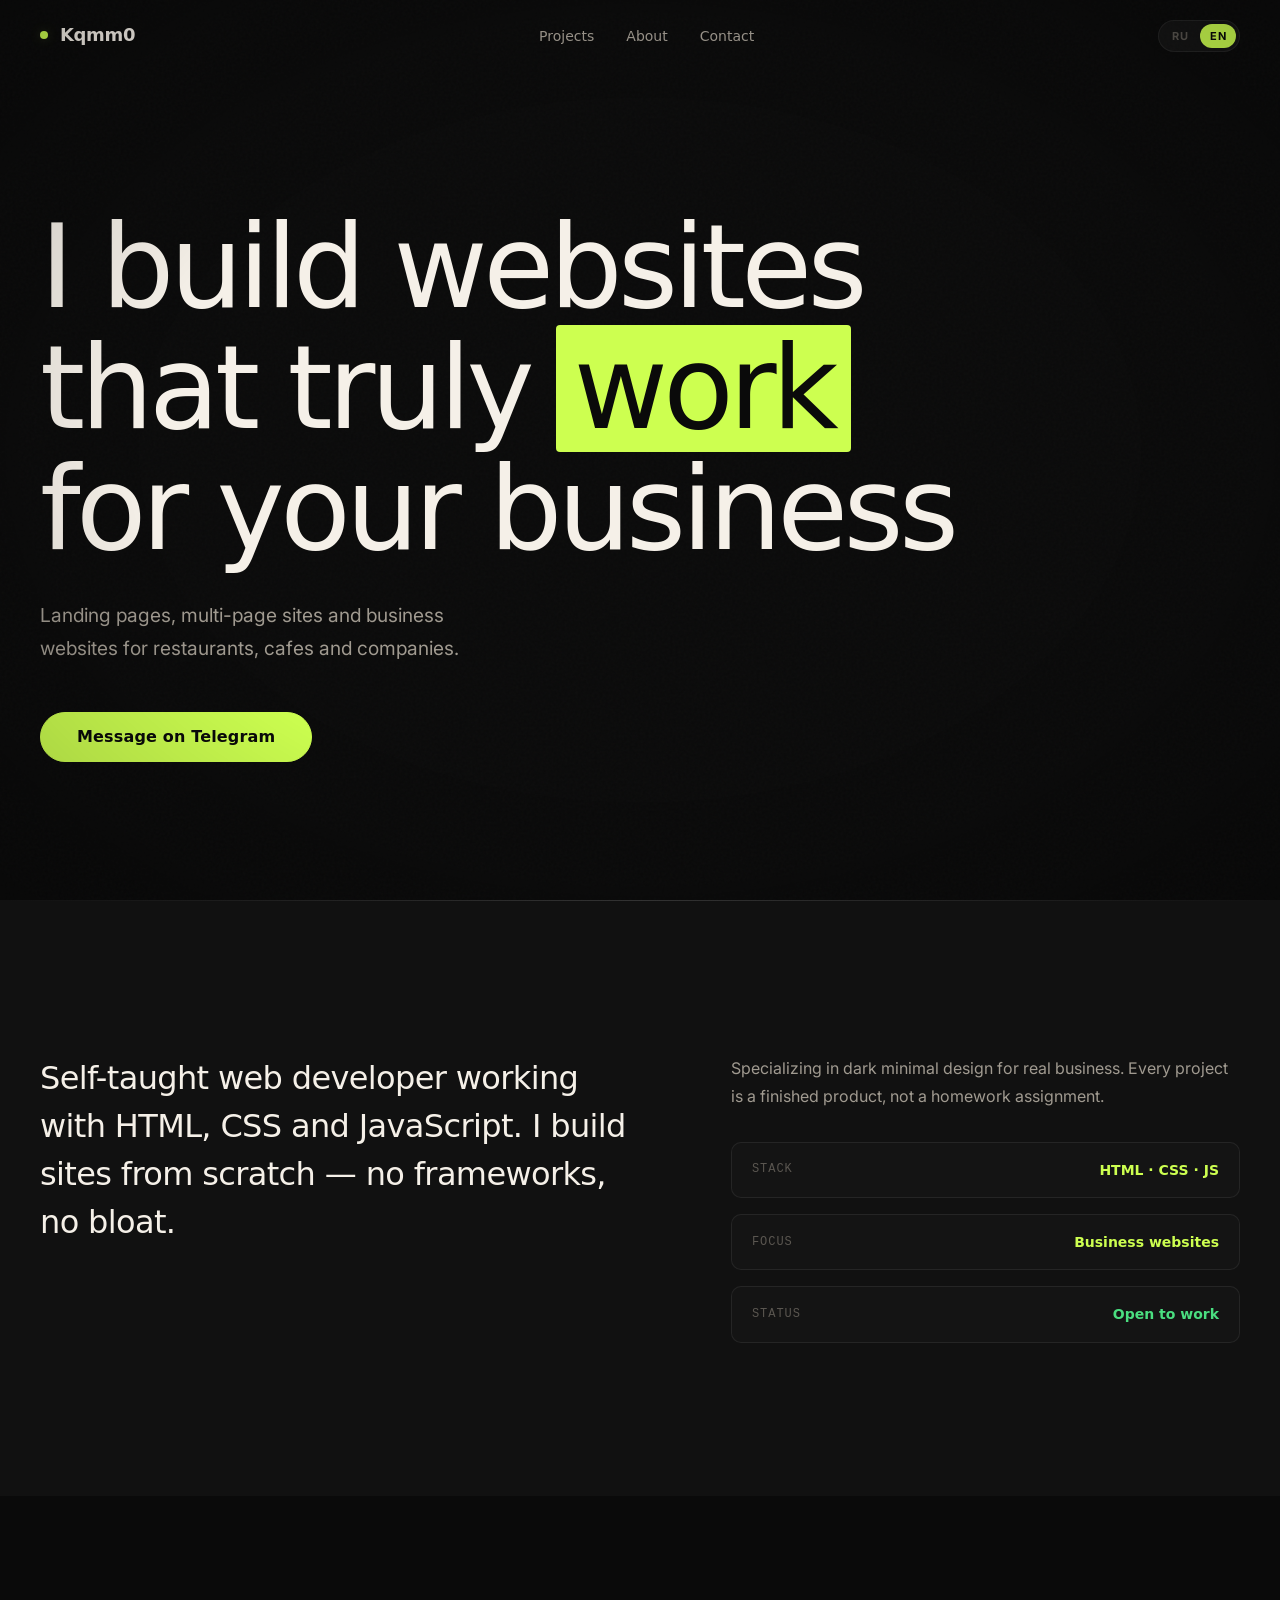
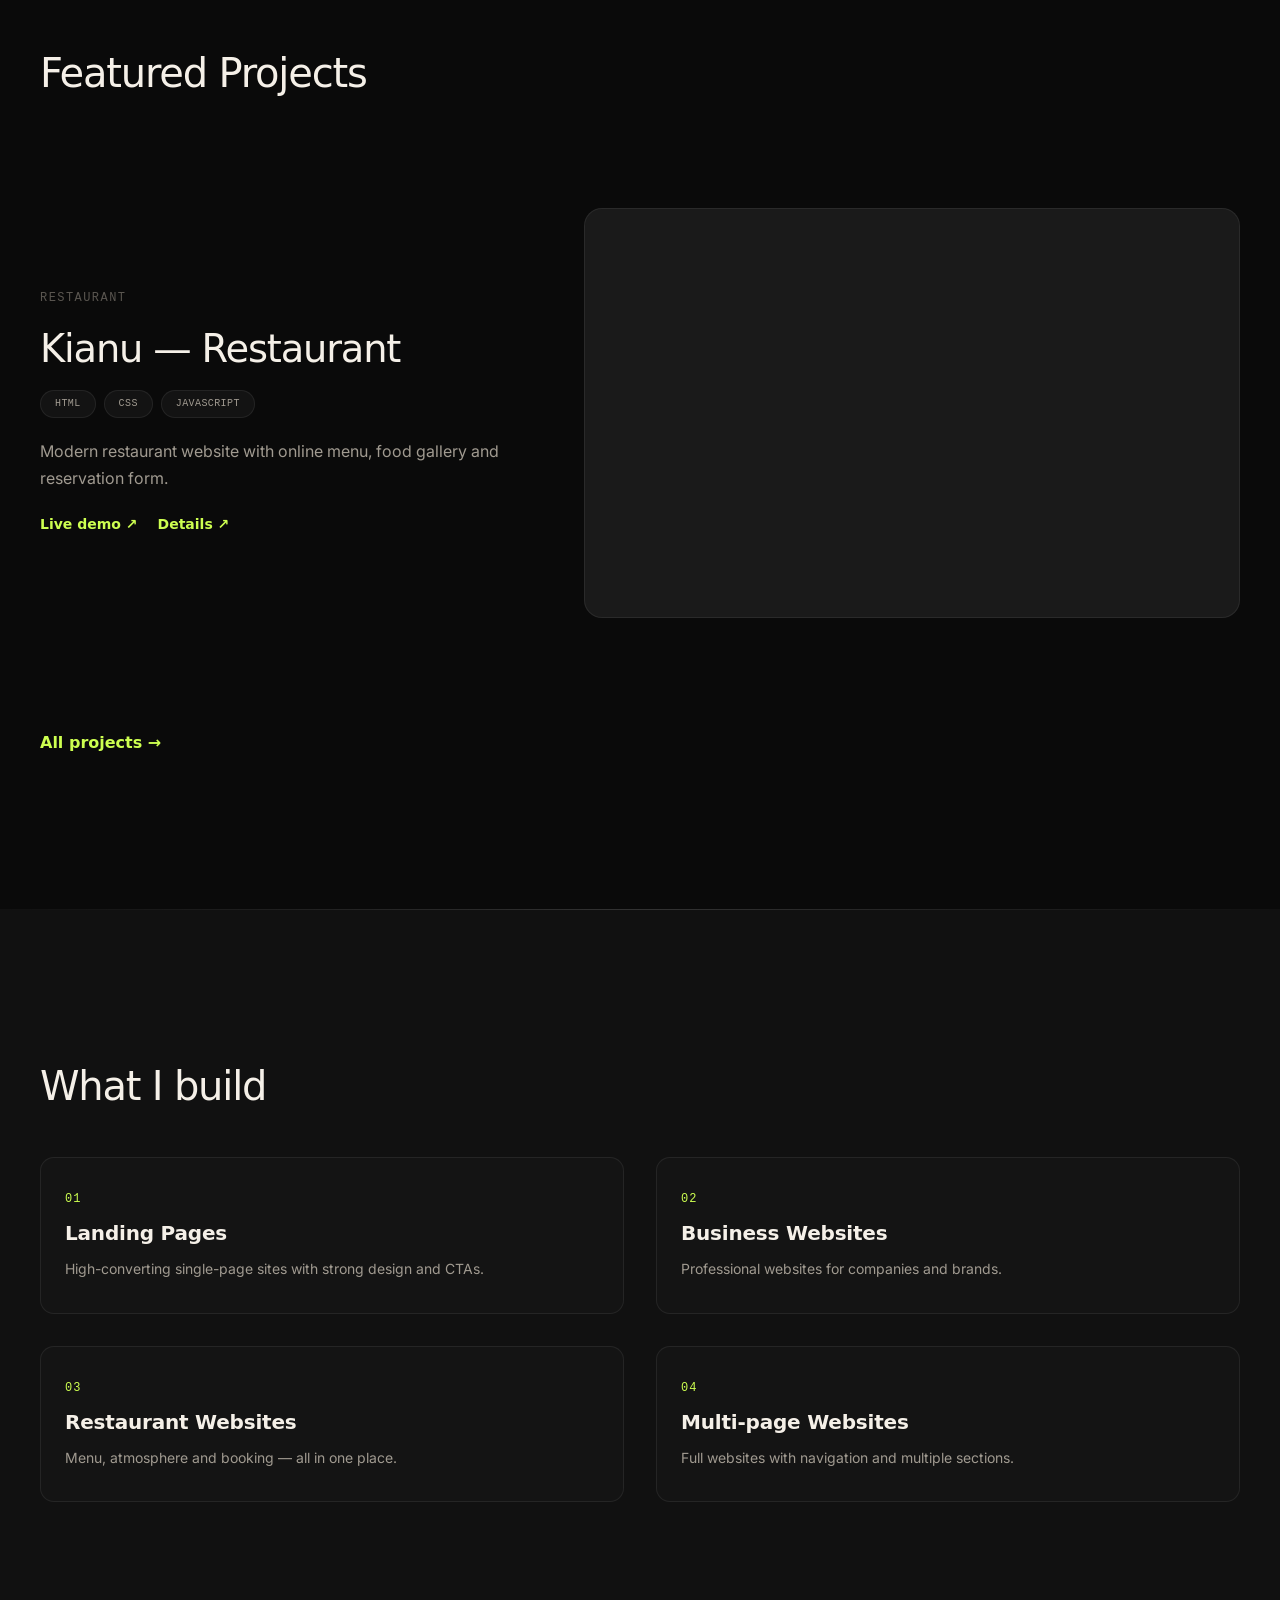
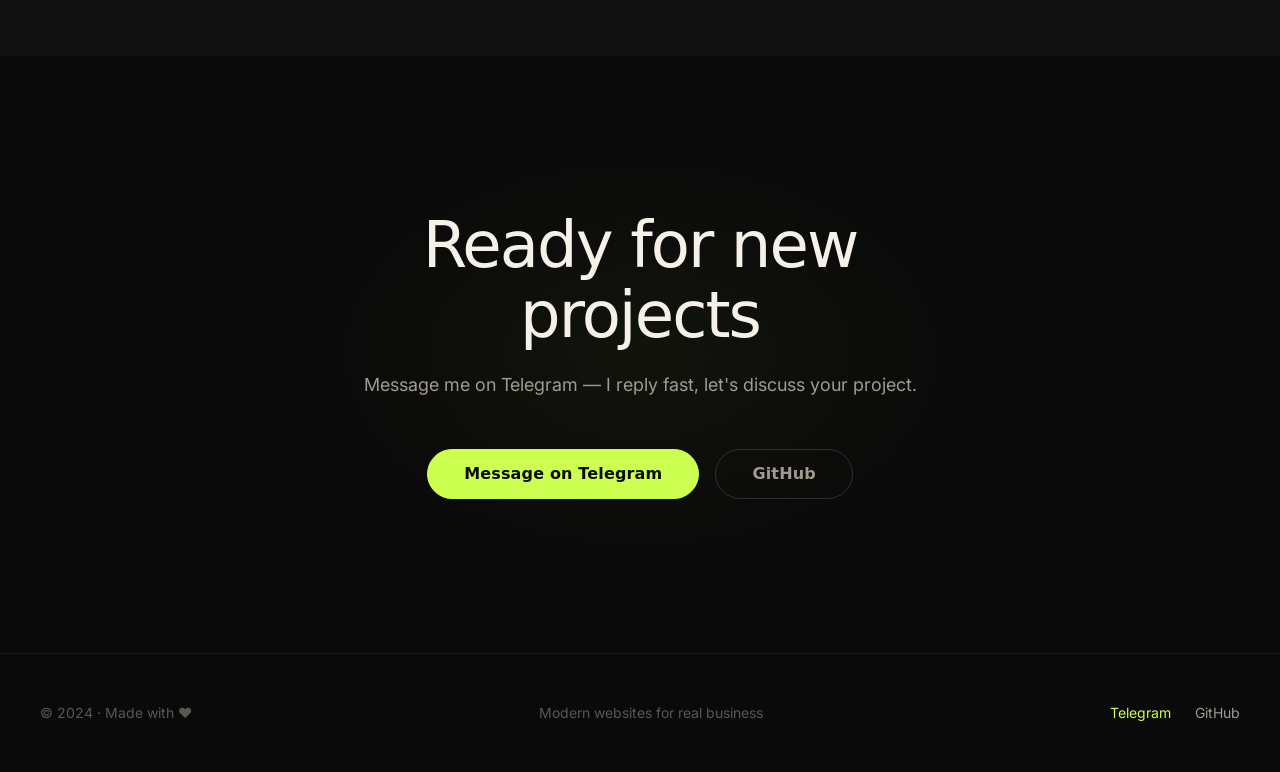
==== commit 1e7fd4eb: "refactor: remove project repo links, add GitHub profile to footer - Remove GitHub repo buttons from " ====
--- a/index.html
+++ b/index.html
@@ -202,7 +202,10 @@
       <div class="footer__inner">
         <span class="footer__copy" data-i18n="footer.copy">© 2024</span>
         <span class="footer__copy" data-i18n="footer.tagline">Современные сайты для реального бизнеса</span>
-        <a href="https://t.me/Wrotich" target="_blank" rel="noopener" class="footer__link" style="color:var(--accent)">Telegram</a>
+        <div class="footer__links">
+          <a href="https://t.me/Wrotich" target="_blank" rel="noopener" class="footer__link" style="color:var(--accent)">Telegram</a>
+          <a href="https://github.com/Kqmm0" target="_blank" rel="noopener" class="footer__link">GitHub</a>
+        </div>
       </div>
     </div>
   </footer>
--- a/css/variables.css
+++ b/css/variables.css
@@ -1,129 +1,77 @@
 /* ============================================
-   DESIGN SYSTEM — CSS CUSTOM PROPERTIES
-   Premium cinematic dark portfolio
+   DESIGN TOKENS — 2025 AWWWARDS
+   Black + Chartreuse (#CDFF50) + Warm Cream
+   Space Grotesk (display) + Inter (body)
    ============================================ */
 
 :root {
-  /* --- Backgrounds --- */
-  --bg-primary:    #09090e;
-  --bg-secondary:  #0e0e16;
-  --bg-card:       #12121a;
-  --bg-card-hover: #17172280;
-  --bg-elevated:   #1a1a26;
+  /* ── Backgrounds ── */
+  --bg:            #0a0a0a;
+  --bg-alt:        #111111;
+  --bg-card:       #141414;
+  --bg-elevated:   #1a1a1a;
+  --bg-glass:      rgba(20, 20, 20, 0.75);
 
-  /* --- Borders --- */
-  --border:        #1a1a26;
-  --border-soft:   #151520;
-  --border-hover:  #28283c;
-  --border-accent: rgba(124, 110, 245, 0.3);
-  --border-accent-strong: rgba(124, 110, 245, 0.55);
+  /* ── Accent — Chartreuse ── */
+  --accent:        #CDFF50;
+  --accent-hover:  #d8ff70;
+  --accent-dim:    rgba(205, 255, 80, 0.10);
+  --accent-glow:   rgba(205, 255, 80, 0.20);
+  --accent-text:   #0a0a0a;
 
-  /* --- Accent — violet --- */
-  --accent:        #7c6ef5;
-  --accent-hover:  #9585f7;
-  --accent-bright: #a89ff9;
-  --accent-dim:    #5e52c0;
-  --accent-soft:   rgba(124, 110, 245, 0.10);
-  --accent-mid:    rgba(124, 110, 245, 0.18);
-  --accent-glow:   rgba(124, 110, 245, 0.28);
-  --accent-rgb:    124, 110, 245;
+  /* ── Text — warm spectrum ── */
+  --text-1:        #F5F0E8;
+  --text-2:        #A09A90;
+  --text-3:        #5A5650;
 
-  /* --- Gradients --- */
-  --gradient-accent:  linear-gradient(135deg, var(--accent) 0%, var(--accent-bright) 100%);
-  --gradient-card:    linear-gradient(160deg, rgba(124,110,245,0.06) 0%, transparent 60%);
-  --gradient-hero:    radial-gradient(ellipse 80% 60% at 60% 0%, rgba(124,110,245,0.12) 0%, transparent 70%);
+  /* ── Borders ── */
+  --border:        rgba(255, 255, 255, 0.07);
+  --border-hover:  rgba(255, 255, 255, 0.14);
+  --border-accent: rgba(205, 255, 80, 0.20);
 
-  /* --- Text --- */
-  --text-primary:   #eeeef6;
-  --text-secondary: #7e7e9e;
-  --text-muted:     #46465a;
-  --text-inverse:   #09090e;
+  /* ── Shadows ── */
+  --shadow-sm:     0 2px 8px rgba(0,0,0,0.3);
+  --shadow-md:     0 8px 24px rgba(0,0,0,0.4);
+  --shadow-lg:     0 16px 48px rgba(0,0,0,0.5);
+  --shadow-xl:     0 24px 64px rgba(0,0,0,0.6);
 
-  /* --- Typography --- */
-  --font:      'Inter', system-ui, -apple-system, sans-serif;
-  --font-mono: 'JetBrains Mono', 'Fira Code', monospace;
+  /* ── Fonts ── */
+  --font-display:  'Space Grotesk', system-ui, sans-serif;
+  --font-body:     'Inter', system-ui, sans-serif;
+  --font-mono:     'JetBrains Mono', 'SF Mono', monospace;
 
-  /* Extended scale for cinematic headings */
-  --text-xs:   0.72rem;    /* 11.5px */
-  --text-sm:   0.875rem;   /* 14px */
-  --text-base: 1rem;       /* 16px */
-  --text-lg:   1.125rem;   /* 18px */
-  --text-xl:   1.25rem;    /* 20px */
-  --text-2xl:  1.5rem;     /* 24px */
-  --text-3xl:  2rem;       /* 32px */
-  --text-4xl:  2.75rem;    /* 44px */
-  --text-5xl:  3.75rem;    /* 60px */
-  --text-6xl:  5rem;       /* 80px */
-  --text-7xl:  6rem;       /* 96px — hero scale */
-  --text-8xl:  8rem;       /* 128px — massive display */
+  --text-xs:   0.75rem;
+  --text-sm:   0.875rem;
+  --text-base: 1rem;
+  --text-lg:   1.125rem;
+  --text-xl:   1.25rem;
+  --text-2xl:  1.5rem;
+  --text-3xl:  2rem;
+  --text-4xl:  2.5rem;
+  --text-5xl:  3.5rem;
+  --text-hero: clamp(3rem, 9vw, 7.5rem);
+  --text-display: clamp(2rem, 5vw, 4.5rem);
 
-  --weight-light:    300;
-  --weight-normal:   400;
-  --weight-medium:   500;
-  --weight-semibold: 600;
-  --weight-bold:     700;
-  --weight-black:    800;
+  /* ── Spacing ── */
+  --sp-1: 0.25rem;  --sp-2: 0.5rem;  --sp-3: 0.75rem;
+  --sp-4: 1rem;     --sp-5: 1.25rem; --sp-6: 1.5rem;
+  --sp-8: 2rem;     --sp-10: 2.5rem; --sp-12: 3rem;
+  --sp-16: 4rem;    --sp-20: 5rem;   --sp-24: 6rem;
 
-  --leading-none:   1.0;
-  --leading-tight:  1.1;
-  --leading-snug:   1.3;
-  --leading-normal: 1.6;
-  --leading-loose:  1.8;
+  --section-pad: clamp(5rem, 12vw, 10rem);
+  --container-max: 1280px;
+  --container-pad: clamp(1.25rem, 4vw, 2.5rem);
+  --header-h: 72px;
 
-  --tracking-tighter: -0.06em;
-  --tracking-tight:   -0.04em;
-  --tracking-snug:    -0.025em;
-  --tracking-base:    -0.01em;
-  --tracking-wide:     0.06em;
-  --tracking-wider:    0.12em;
+  /* ── Radii ── */
+  --r-sm: 6px;   --r-md: 10px;  --r-lg: 14px;
+  --r-xl: 18px;  --r-2xl: 24px; --r-full: 9999px;
 
-  /* --- Spacing scale --- */
-  --sp-1:  0.25rem;
-  --sp-2:  0.5rem;
-  --sp-3:  0.75rem;
-  --sp-4:  1rem;
-  --sp-5:  1.25rem;
-  --sp-6:  1.5rem;
-  --sp-8:  2rem;
-  --sp-10: 2.5rem;
-  --sp-12: 3rem;
-  --sp-16: 4rem;
-  --sp-20: 5rem;
-  --sp-24: 6rem;
-  --sp-32: 8rem;
-  --sp-40: 10rem;
-  --sp-48: 12rem;
-
-  /* --- Layout --- */
-  --container-max: 1200px;
-  --container-pad: clamp(1.5rem, 5vw, 3rem);
-  --header-h:      72px;
-
-  /* --- Border radius --- */
-  --r-xs:   4px;
-  --r-sm:   6px;
-  --r-md:   10px;
-  --r-lg:   16px;
-  --r-xl:   22px;
-  --r-2xl:  30px;
-  --r-full: 9999px;
-
-  /* --- Shadows --- */
-  --shadow-xs:     0 1px 3px rgba(0,0,0,0.4);
-  --shadow-sm:     0 2px 8px rgba(0,0,0,0.45);
-  --shadow-md:     0 6px 24px rgba(0,0,0,0.55);
-  --shadow-lg:     0 16px 48px rgba(0,0,0,0.65);
-  --shadow-xl:     0 24px 64px rgba(0,0,0,0.7);
-  --shadow-card:   0 8px 40px rgba(0,0,0,0.5), 0 2px 8px rgba(0,0,0,0.3);
-  --shadow-accent: 0 0 48px rgba(124,110,245,0.2), 0 8px 32px rgba(124,110,245,0.12);
-
-  /* --- Transitions --- */
-  --ease:        cubic-bezier(0.22, 1, 0.36, 1);
-  --ease-in:     cubic-bezier(0.4, 0, 1, 1);
-  --ease-out:    cubic-bezier(0, 0, 0.2, 1);
-  --t-fast:      140ms ease;
-  --t-base:      240ms ease;
-  --t-slow:      380ms ease;
-  --t-spring:    450ms var(--ease);
-  --t-spring-fast: 280ms var(--ease);
+  /* ── Motion ── */
+  --ease: cubic-bezier(0.16, 1, 0.3, 1);
+  --ease-out: cubic-bezier(0.33, 1, 0.68, 1);
+  --t-fast: 150ms;
+  --t-base: 300ms;
+  --t-slow: 500ms;
+  --t-reveal: 0.8s;
 }
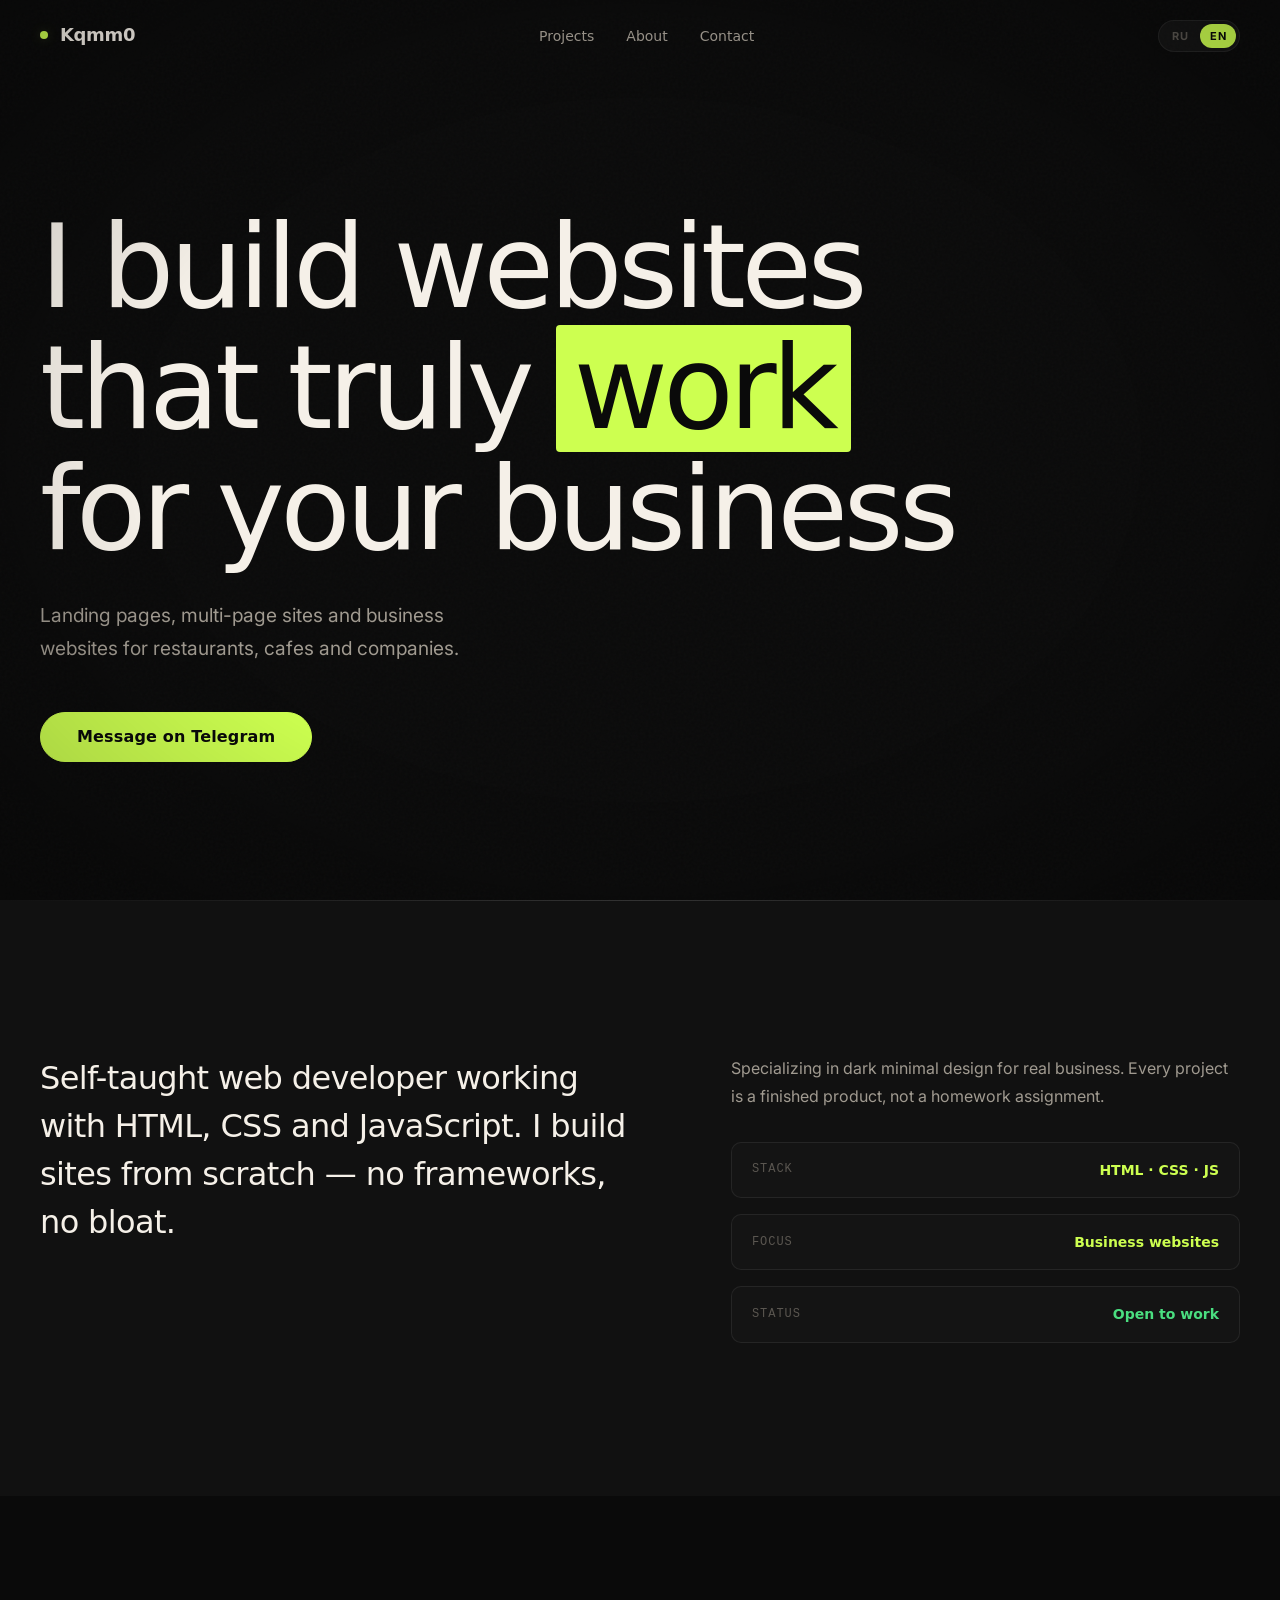
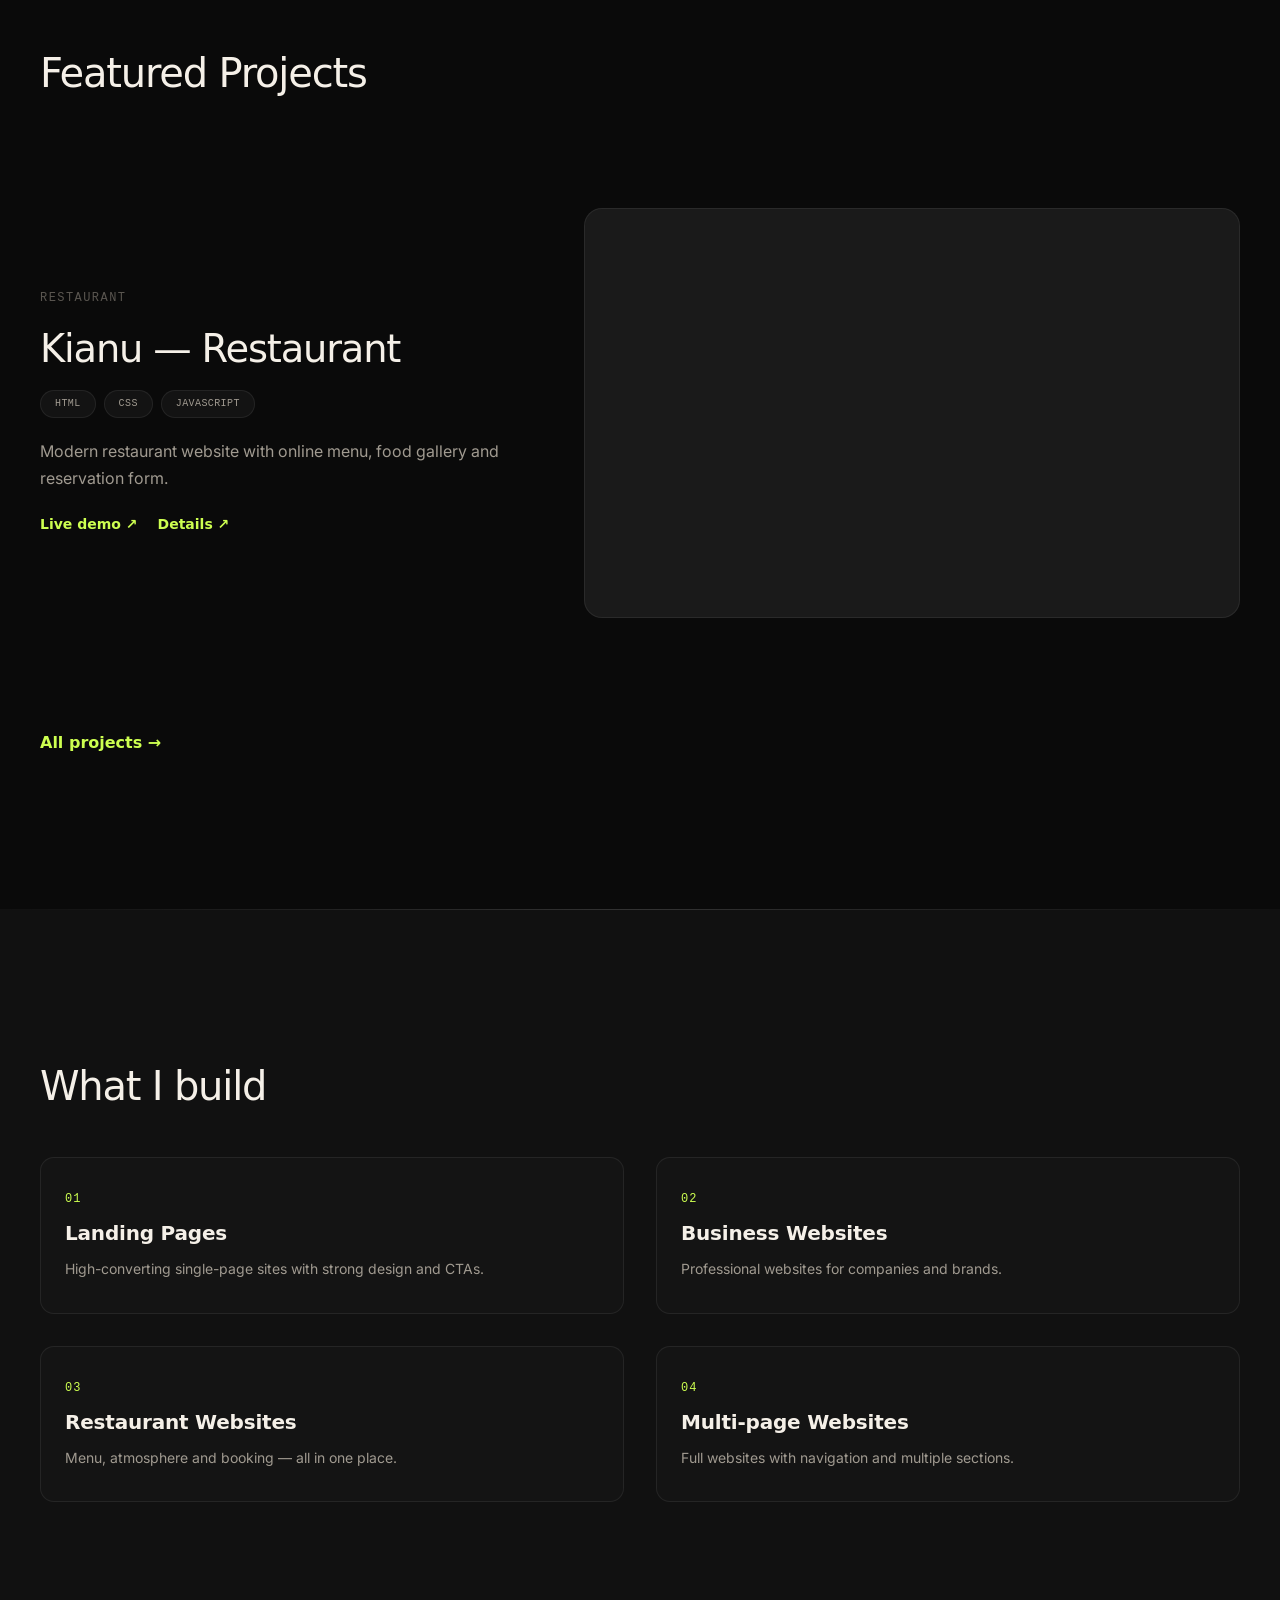
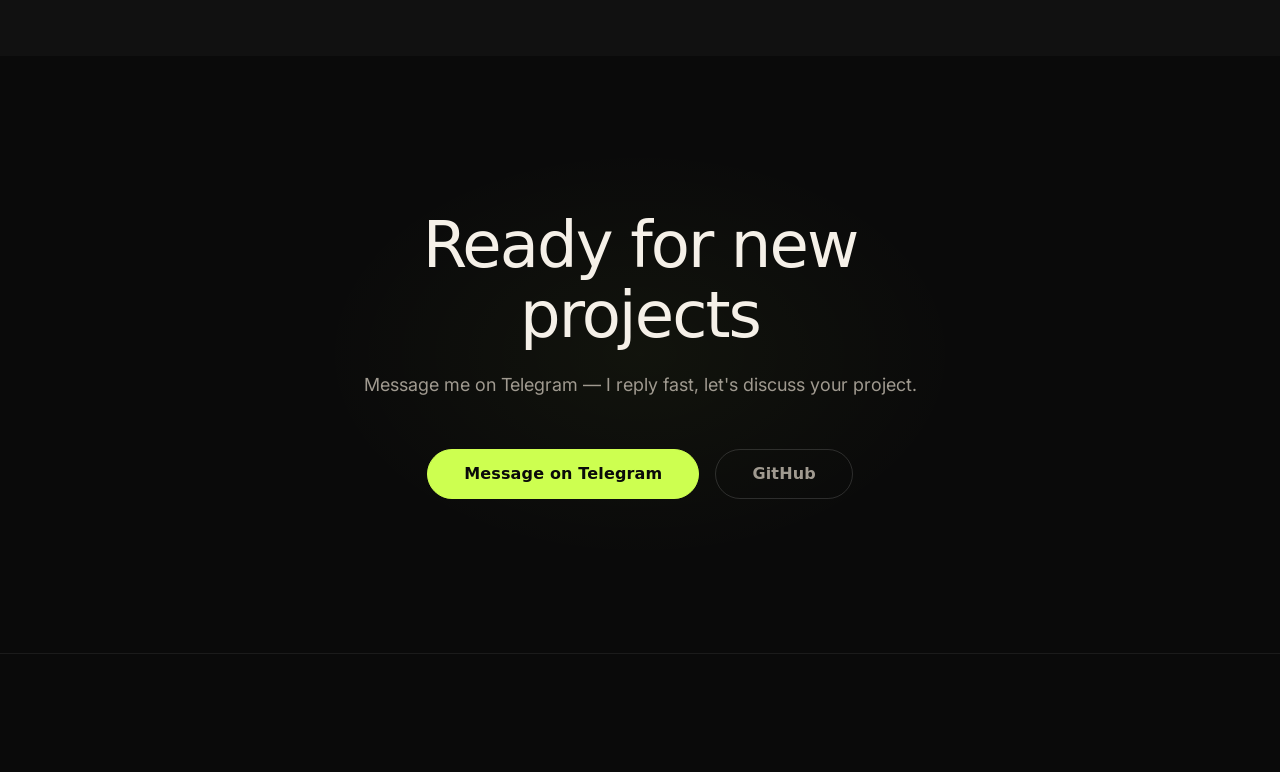
==== commit 3d9fbf94: "style: final motion polish — header entrance, nav underline, footer reveal - Fix copyright year to 2" ====
--- a/index.html
+++ b/index.html
@@ -200,9 +200,9 @@
   <footer class="footer" role="contentinfo">
     <div class="container">
       <div class="footer__inner">
-        <span class="footer__copy" data-i18n="footer.copy">© 2024</span>
-        <span class="footer__copy" data-i18n="footer.tagline">Современные сайты для реального бизнеса</span>
-        <div class="footer__links">
+        <span class="footer__copy reveal" data-i18n="footer.copy">© 2026</span>
+        <span class="footer__copy reveal reveal-delay-1" data-i18n="footer.tagline">Современные сайты для реального бизнеса</span>
+        <div class="footer__links reveal reveal-delay-2">
           <a href="https://t.me/Wrotich" target="_blank" rel="noopener" class="footer__link" style="color:var(--accent)">Telegram</a>
           <a href="https://github.com/Kqmm0" target="_blank" rel="noopener" class="footer__link">GitHub</a>
         </div>
--- a/css/style.css
+++ b/css/style.css
@@ -51,6 +51,7 @@
   align-items: center;
   border-bottom: 1px solid transparent;
   transition: background var(--t-slow) var(--ease), border-color var(--t-slow) ease;
+  animation: headerIn 0.6s var(--ease) 0.05s both;
 }
 
 .header.scrolled {
@@ -87,10 +88,27 @@
   padding: 8px 16px;
   border-radius: var(--r-full);
   transition: color var(--t-fast) ease, background var(--t-fast) ease;
+  position: relative;
+}
+.nav__link::after {
+  content: '';
+  position: absolute;
+  bottom: 4px;
+  left: 16px;
+  right: 16px;
+  height: 1px;
+  background: var(--accent);
+  transform: scaleX(0);
+  transform-origin: left;
+  transition: transform 0.4s var(--ease);
 }
 .nav__link:hover {
   color: var(--text-1);
   background: rgba(255,255,255,0.05);
+}
+.nav__link:hover::after,
+.nav__link.active::after {
+  transform: scaleX(1);
 }
 .nav__link.active {
   color: var(--accent);
@@ -283,6 +301,11 @@
 .hero__actions { animation: heroIn 0.7s var(--ease) 0.5s both; }
 .hero__scroll  { animation: heroIn 0.7s var(--ease) 0.65s both; }
 
+@keyframes headerIn {
+  from { opacity: 0; transform: translateY(-10px); }
+  to   { opacity: 1; transform: translateY(0); }
+}
+
 @keyframes heroIn {
   from { opacity: 0; transform: translateY(40px); }
   to   { opacity: 1; transform: translateY(0); }
@@ -590,9 +613,12 @@
 .footer__link {
   font-size: var(--text-sm);
   color: var(--text-2);
-  transition: color var(--t-fast) ease;
-}
-.footer__link:hover { color: var(--accent); }
+  transition: color var(--t-fast) ease, transform var(--t-base) var(--ease);
+}
+.footer__link:hover {
+  color: var(--accent);
+  transform: translateY(-1px);
+}
 
 /* ============================================
    PROJECTS PAGE
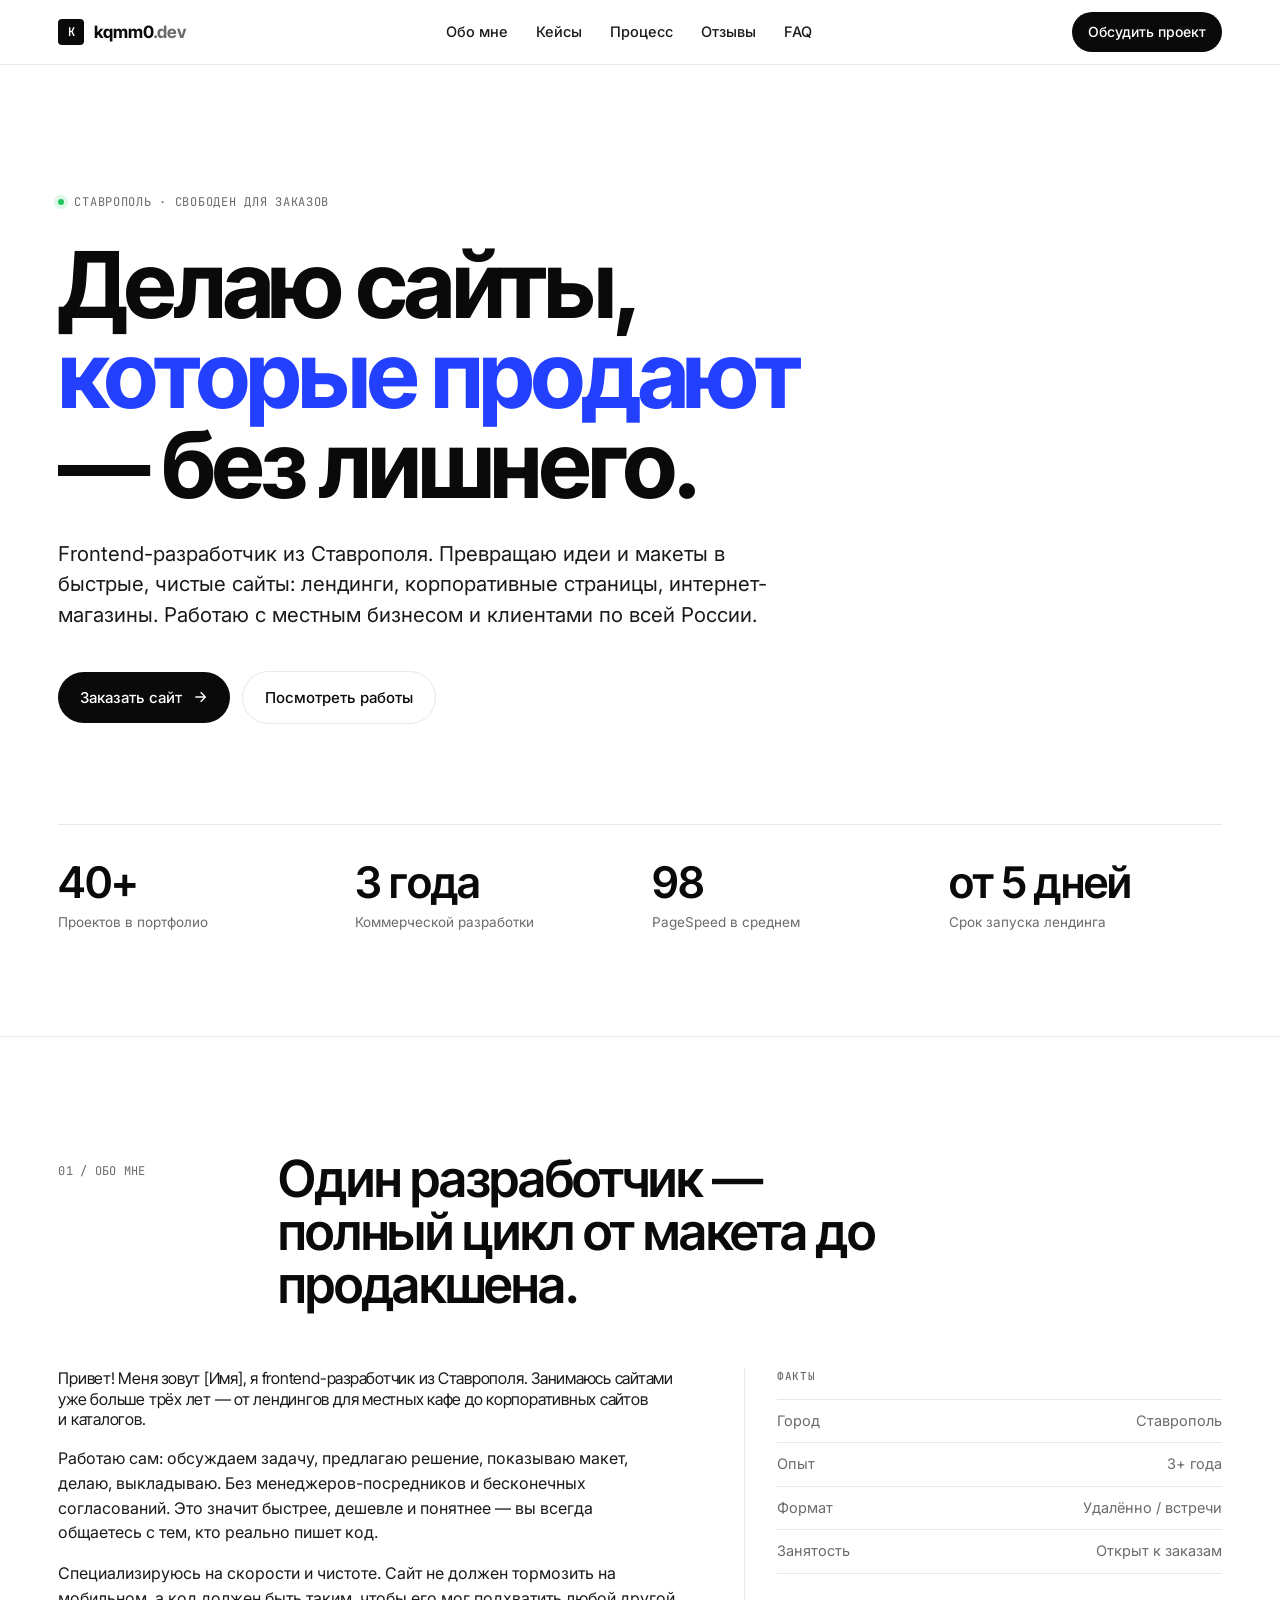
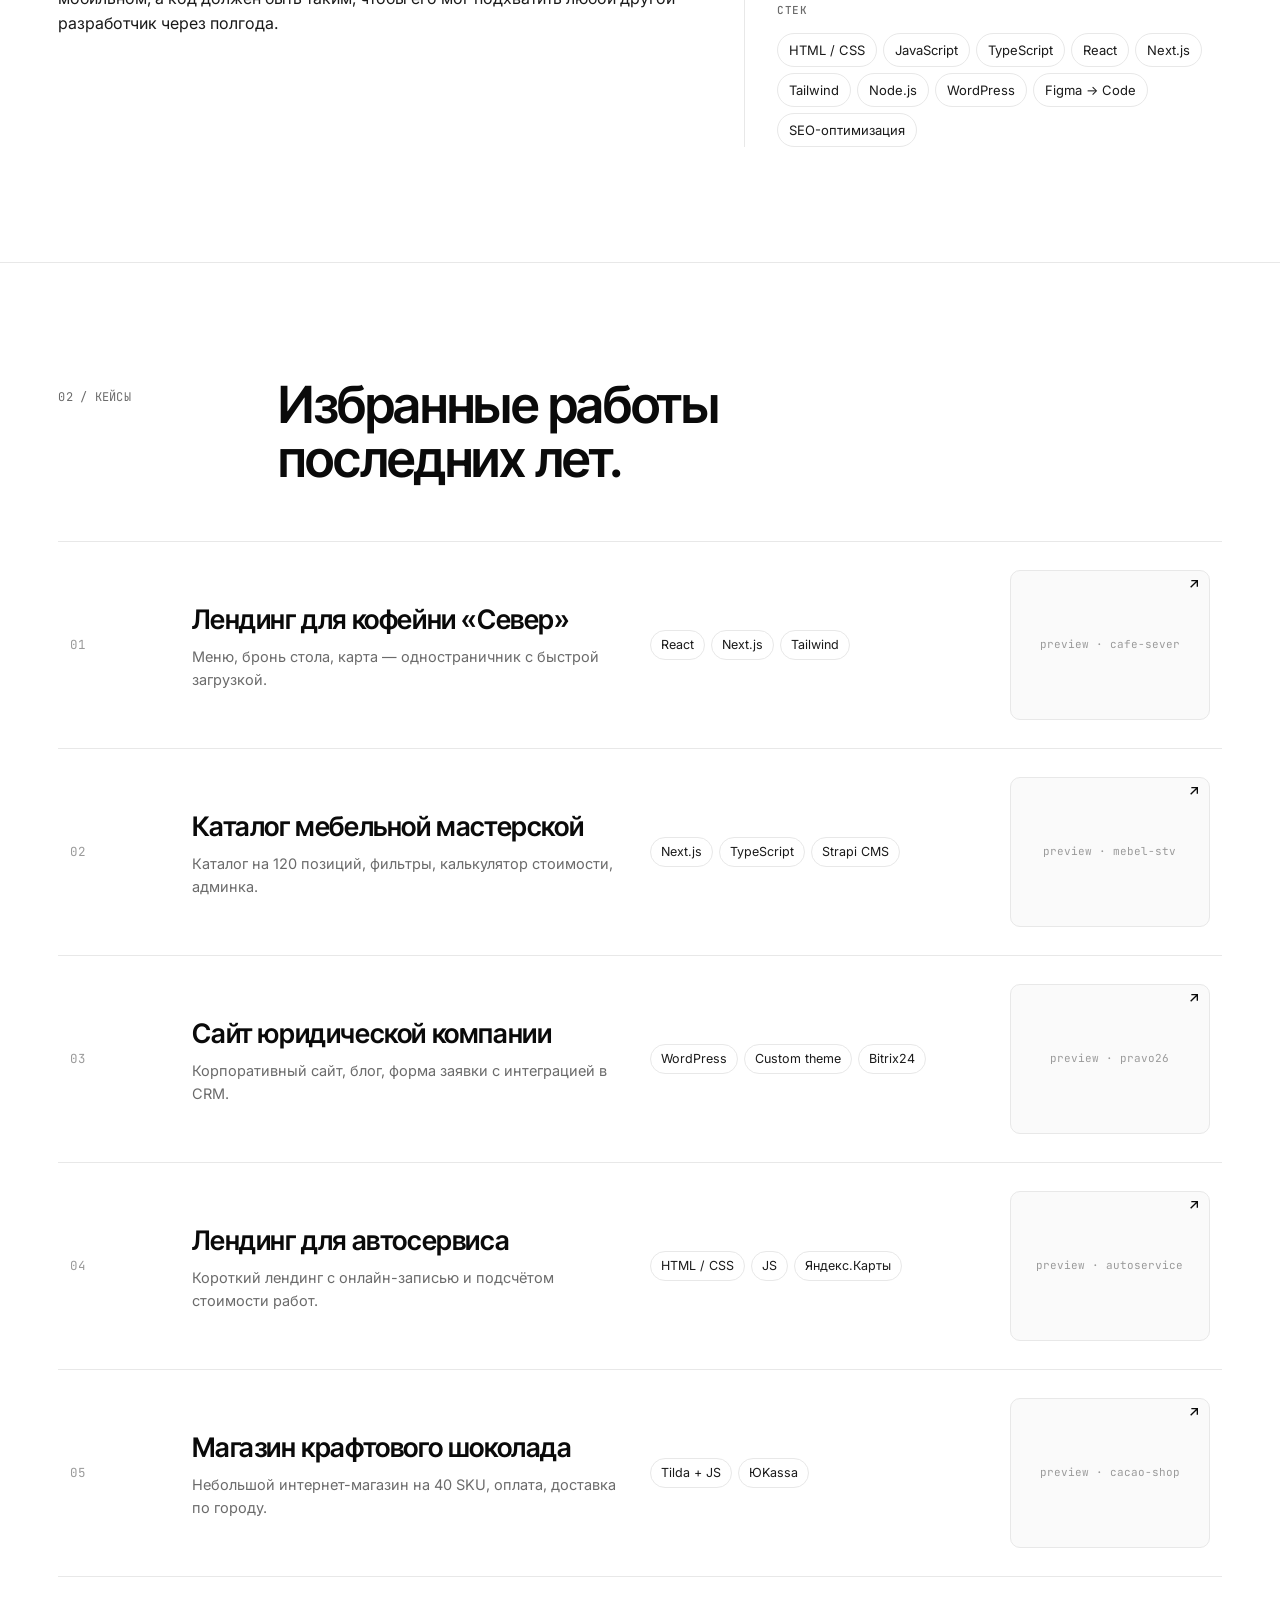
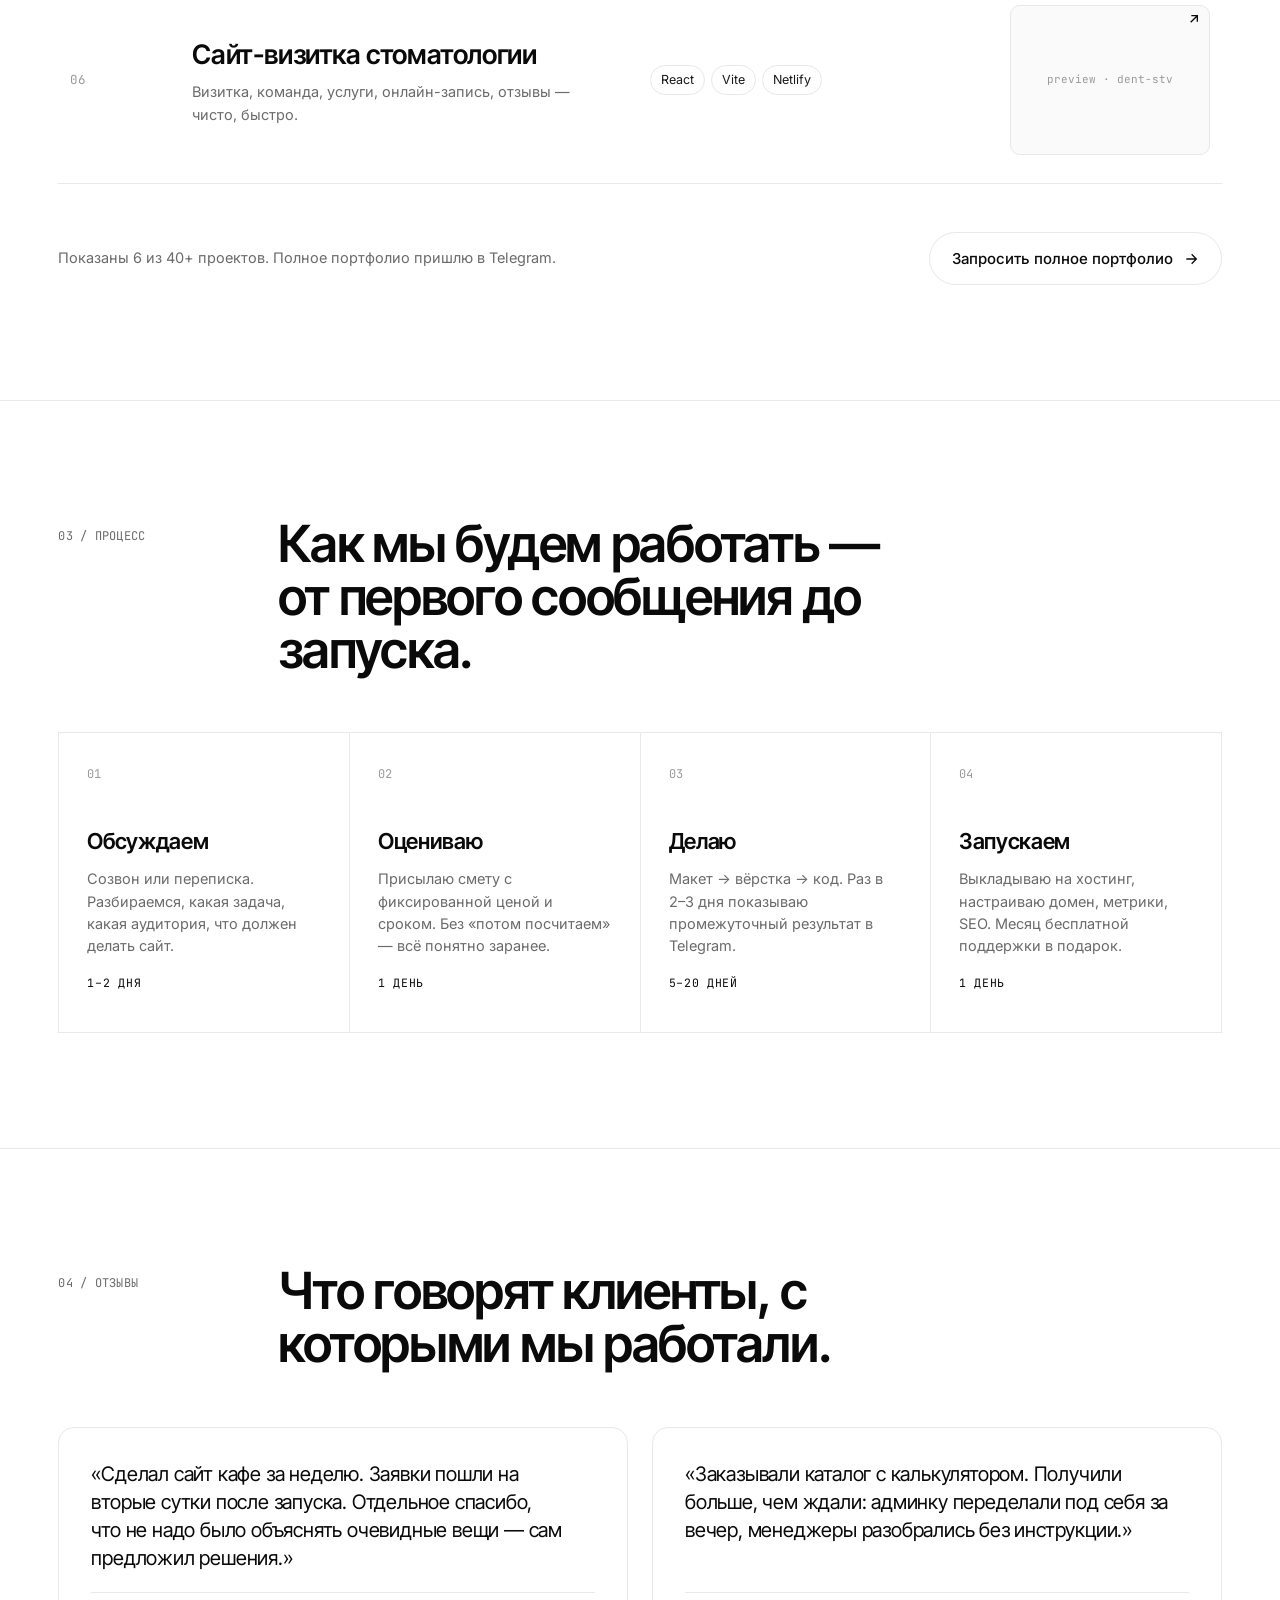
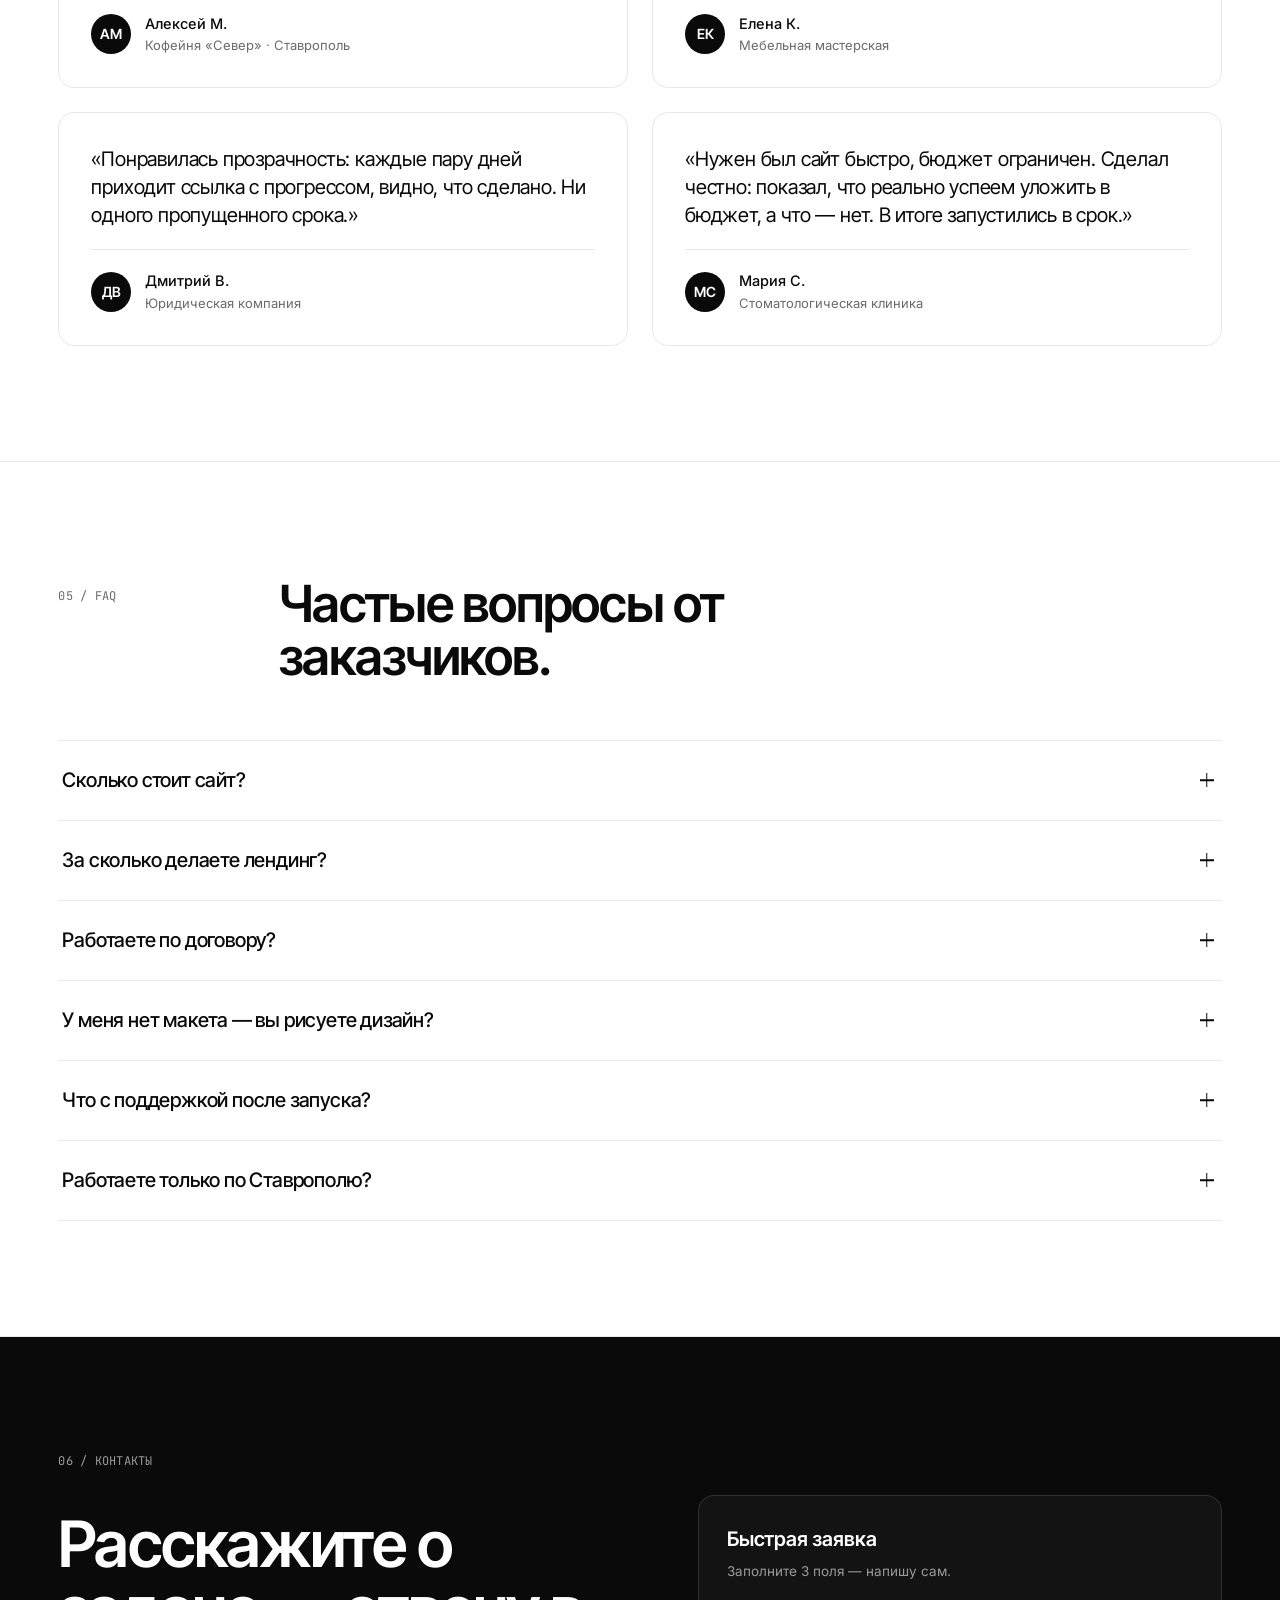
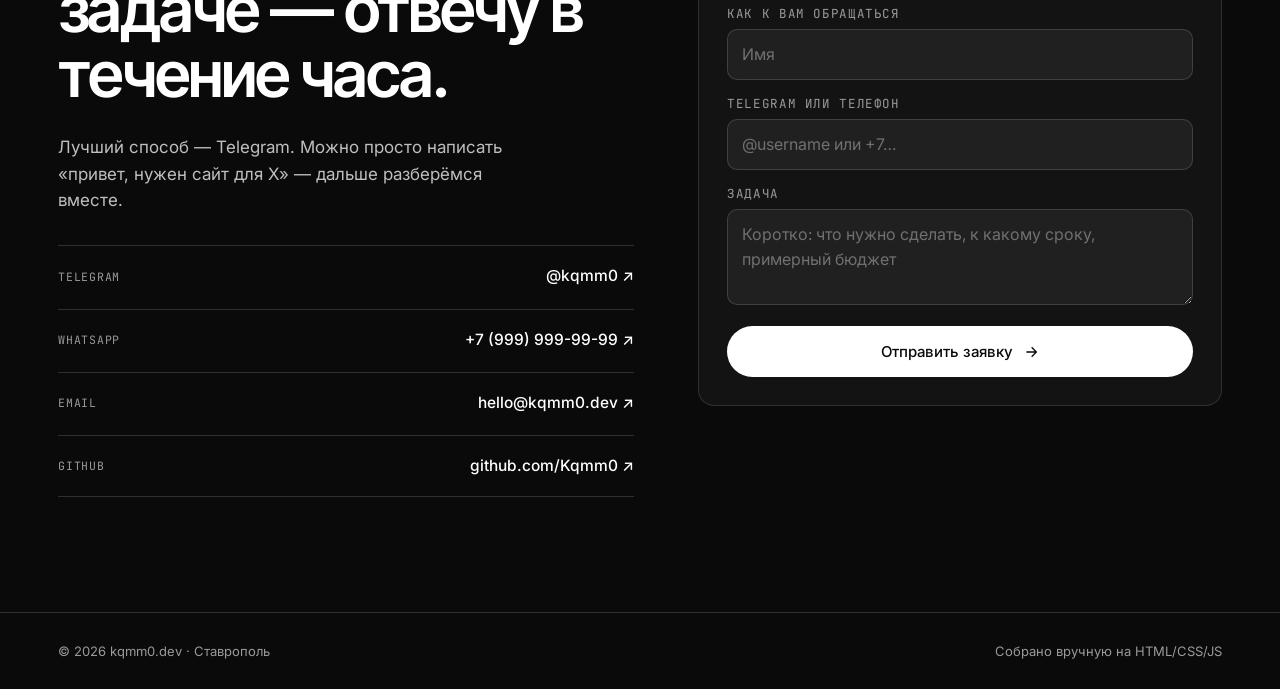
==== commit 25e7ac9c: "refactor: replace site with kqmmo-redesign handoff as new index.html Full redesign from the Claude D" ====
--- a/index.html
+++ b/index.html
@@ -1,224 +1,872 @@
-<!DOCTYPE html>
+<!doctype html>
 <html lang="ru">
 <head>
-  <meta charset="UTF-8">
-  <meta name="viewport" content="width=device-width, initial-scale=1.0">
-  <meta name="description" content="Портфолио веб-разработчика. Создаю лендинги, многостраничные сайты и бизнес-сайты.">
-
-  <title>Kqmm0 — Веб-разработчик</title>
-
-  <link rel="icon" href="data:image/svg+xml,<svg xmlns='http://www.w3.org/2000/svg' viewBox='0 0 100 100'><circle cx='50' cy='50' r='45' fill='%23CDFF50'/><text y='.9em' x='50%' text-anchor='middle' font-size='55' fill='%230a0a0a'>K</text></svg>">
-
-  <link rel="preconnect" href="https://fonts.googleapis.com">
-  <link rel="preconnect" href="https://fonts.gstatic.com" crossorigin>
-  <link href="https://fonts.googleapis.com/css2?family=Inter:wght@400;500;600;700&family=Space+Grotesk:wght@300;400;500;600;700&display=swap" rel="stylesheet">
-
-  <link rel="stylesheet" href="css/variables.css">
-  <link rel="stylesheet" href="css/components.css">
-  <link rel="stylesheet" href="css/style.css">
-  <link rel="stylesheet" href="css/responsive.css">
-  <link rel="stylesheet" href="css/animations.css">
+<meta charset="utf-8" />
+<meta name="viewport" content="width=device-width, initial-scale=1" />
+<title>Frontend-разработчик — Ставрополь</title>
+<link rel="preconnect" href="https://fonts.googleapis.com" />
+<link rel="preconnect" href="https://fonts.gstatic.com" crossorigin />
+<link href="https://fonts.googleapis.com/css2?family=Inter:wght@400;500;600;700&family=Inter+Tight:wght@400;500;600;700;800&family=JetBrains+Mono:wght@400;500&display=swap" rel="stylesheet" />
+<style>
+  /* ---------- tokens ---------- */
+  :root {
+    --bg: #ffffff;
+    --bg-soft: #fafafa;
+    --ink: #0a0a0a;
+    --ink-2: #1a1a1a;
+    --muted: #6b6b6b;
+    --muted-2: #9a9a9a;
+    --line: #e8e8e8;
+    --line-strong: #111;
+    --accent: #2440ff;
+    --accent-ink: #ffffff;
+
+    --font-display: "Inter Tight", Inter, system-ui, sans-serif;
+    --font-text: Inter, system-ui, sans-serif;
+    --font-mono: "JetBrains Mono", ui-monospace, monospace;
+
+    --content: 1240px;
+    --gutter: clamp(20px, 3vw, 40px);
+
+    --r-sm: 6px;
+    --r-md: 10px;
+    --r-lg: 16px;
+  }
+
+  * { box-sizing: border-box; }
+  html, body { margin: 0; padding: 0; }
+  html { scroll-behavior: smooth; }
+  body {
+    font-family: var(--font-text);
+    color: var(--ink);
+    background: var(--bg);
+    font-size: 16px;
+    line-height: 1.55;
+    -webkit-font-smoothing: antialiased;
+    text-rendering: optimizeLegibility;
+  }
+
+  a { color: inherit; text-decoration: none; }
+  button { font: inherit; cursor: pointer; background: none; border: 0; color: inherit; }
+  img { max-width: 100%; display: block; }
+
+  .wrap { max-width: var(--content); margin: 0 auto; padding: 0 var(--gutter); }
+
+  .mono { font-family: var(--font-mono); font-size: 12px; letter-spacing: 0.02em; text-transform: uppercase; color: var(--muted); }
+
+  /* ---------- NAV ---------- */
+  .nav {
+    position: sticky; top: 0; z-index: 50;
+    background: rgba(255,255,255,0.85);
+    backdrop-filter: saturate(1.2) blur(10px);
+    -webkit-backdrop-filter: saturate(1.2) blur(10px);
+    border-bottom: 1px solid var(--line);
+  }
+  .nav-inner {
+    display: flex; align-items: center; justify-content: space-between;
+    height: 64px;
+  }
+  .brand {
+    display: flex; align-items: center; gap: 10px;
+    font-family: var(--font-display);
+    font-weight: 700; letter-spacing: -0.01em;
+    font-size: 17px;
+  }
+  .brand-mark {
+    width: 26px; height: 26px; display: grid; place-items: center;
+    background: var(--ink); color: #fff;
+    font-family: var(--font-mono); font-size: 12px; font-weight: 600;
+    border-radius: 4px;
+  }
+  .nav-links { display: flex; gap: 28px; }
+  .nav-links a { color: var(--ink-2); font-size: 14.5px; font-weight: 500; }
+  .nav-links a:hover { color: var(--accent); }
+  .nav-cta {
+    padding: 9px 16px; border-radius: 999px;
+    background: var(--ink); color: #fff;
+    font-size: 14px; font-weight: 500;
+    transition: background .2s;
+  }
+  .nav-cta:hover { background: var(--accent); }
+
+  @media (max-width: 760px) {
+    .nav-links { display: none; }
+  }
+
+  /* ---------- HERO ---------- */
+  .hero {
+    padding: clamp(60px, 10vw, 140px) 0 clamp(60px, 8vw, 110px);
+    border-bottom: 1px solid var(--line);
+    position: relative;
+  }
+  .hero-meta {
+    display: flex; align-items: center; gap: 10px;
+    margin-bottom: 28px;
+    font-family: var(--font-mono); font-size: 12px; color: var(--muted);
+    text-transform: uppercase; letter-spacing: 0.06em;
+  }
+  .hero-meta .dot { width: 6px; height: 6px; background: #22c55e; border-radius: 50%; box-shadow: 0 0 0 4px rgba(34,197,94,0.15); }
+
+  .hero-title {
+    font-family: var(--font-display);
+    font-weight: 700;
+    letter-spacing: -0.035em;
+    font-size: clamp(40px, 7.2vw, 112px);
+    line-height: 0.98;
+    margin: 0 0 28px;
+    max-width: 14ch;
+  }
+  .hero-title em { font-style: normal; color: var(--accent); }
+
+  .hero-sub {
+    font-size: clamp(17px, 1.6vw, 21px);
+    max-width: 58ch;
+    color: var(--ink-2);
+    line-height: 1.5;
+    margin: 0 0 40px;
+  }
+
+  .hero-ctas { display: flex; flex-wrap: wrap; gap: 12px; align-items: center; }
+  .btn {
+    display: inline-flex; align-items: center; gap: 10px;
+    padding: 14px 22px;
+    border-radius: 999px;
+    font-weight: 500; font-size: 15px;
+    transition: transform .15s, background .2s, color .2s, border-color .2s;
+  }
+  .btn-primary { background: var(--ink); color: #fff; }
+  .btn-primary:hover { background: var(--accent); }
+  .btn-ghost { border: 1px solid var(--line); color: var(--ink); background: #fff; }
+  .btn-ghost:hover { border-color: var(--ink); }
+  .btn svg { width: 16px; height: 16px; }
+
+  .hero-stats {
+    display: grid; grid-template-columns: repeat(4, 1fr);
+    gap: 24px;
+    margin-top: clamp(60px, 8vw, 100px);
+    padding-top: 36px;
+    border-top: 1px solid var(--line);
+  }
+  .stat-num {
+    font-family: var(--font-display);
+    font-weight: 600; letter-spacing: -0.02em;
+    font-size: clamp(28px, 3.4vw, 44px);
+    line-height: 1;
+  }
+  .stat-label { margin-top: 8px; color: var(--muted); font-size: 13.5px; }
+
+  @media (max-width: 720px) {
+    .hero-stats { grid-template-columns: repeat(2, 1fr); gap: 28px; }
+  }
+
+  /* ---------- section ---------- */
+  .section { padding: clamp(70px, 9vw, 130px) 0; border-bottom: 1px solid var(--line); }
+  .section-head {
+    display: grid; grid-template-columns: 180px 1fr; gap: 40px;
+    margin-bottom: 56px; align-items: start;
+  }
+  .section-head h2 {
+    font-family: var(--font-display);
+    font-size: clamp(30px, 4vw, 52px);
+    letter-spacing: -0.025em;
+    line-height: 1.04;
+    margin: 0;
+    font-weight: 600;
+    max-width: 20ch;
+  }
+  .section-head .kicker { padding-top: 10px; }
+  @media (max-width: 760px) {
+    .section-head { grid-template-columns: 1fr; gap: 14px; margin-bottom: 40px; }
+  }
+
+  /* ---------- ABOUT ---------- */
+  .about-grid {
+    display: grid; grid-template-columns: 1.3fr 1fr; gap: 64px;
+    align-items: start;
+  }
+  .about-lead {
+    font-family: var(--font-display);
+    font-size: clamp(22px, 2.4vw, 30px);
+    line-height: 1.3;
+    letter-spacing: -0.015em;
+    margin: 0 0 24px;
+    text-wrap: pretty;
+  }
+  .about-body p { color: var(--ink-2); margin: 0 0 16px; font-size: 16px; }
+  .about-body p:last-child { margin-bottom: 0; }
+
+  .about-side { border-left: 1px solid var(--line); padding-left: 32px; }
+  .about-side h4 { font-family: var(--font-mono); font-size: 11px; text-transform: uppercase; letter-spacing: 0.08em; color: var(--muted); margin: 0 0 14px; font-weight: 500; }
+  .about-side ul { margin: 0 0 28px; padding: 0; list-style: none; }
+  .about-side li { padding: 10px 0; border-top: 1px solid var(--line); display: flex; justify-content: space-between; font-size: 14.5px; }
+  .about-side li:last-child { border-bottom: 1px solid var(--line); }
+  .about-side li span { color: var(--muted); }
+
+  .stack-chips { display: flex; flex-wrap: wrap; gap: 6px; }
+  .chip {
+    padding: 6px 11px; border: 1px solid var(--line); border-radius: 999px;
+    font-size: 13px; color: var(--ink-2); background: #fff;
+  }
+
+  @media (max-width: 860px) {
+    .about-grid { grid-template-columns: 1fr; gap: 40px; }
+    .about-side { border-left: 0; padding-left: 0; border-top: 1px solid var(--line); padding-top: 32px; }
+  }
+
+  /* ---------- CASES ---------- */
+  .cases { display: grid; gap: 0; border-top: 1px solid var(--line); }
+  .case {
+    display: grid; grid-template-columns: 90px 1.3fr 1fr 200px;
+    gap: 32px; align-items: center;
+    padding: 28px 12px 28px;
+    border-bottom: 1px solid var(--line);
+    cursor: pointer; position: relative;
+    transition: background .25s, padding .25s;
+  }
+  .case:hover { background: var(--bg-soft); padding-left: 22px; }
+  .case-num { font-family: var(--font-mono); font-size: 12.5px; color: var(--muted-2); }
+  .case-info h3 {
+    font-family: var(--font-display); font-weight: 600; letter-spacing: -0.015em;
+    font-size: clamp(20px, 2.1vw, 28px); margin: 0 0 6px;
+  }
+  .case-info p { color: var(--muted); margin: 0; font-size: 14.5px; }
+  .case-tags { display: flex; flex-wrap: wrap; gap: 6px; }
+  .case-tags .chip { font-size: 12.5px; padding: 4px 10px; }
+  .case-preview {
+    aspect-ratio: 4 / 3;
+    border: 1px solid var(--line); border-radius: var(--r-md);
+    overflow: hidden; background: var(--bg-soft);
+    position: relative;
+  }
+  .case-preview .ph {
+    position: absolute; inset: 0; display: grid; place-items: center;
+    font-family: var(--font-mono); font-size: 11px; color: var(--muted-2);
+  }
+  .case-arrow {
+    position: absolute; top: 28px; right: 14px;
+    width: 28px; height: 28px; border-radius: 999px;
+    display: grid; place-items: center; color: var(--ink);
+    transition: transform .25s, background .2s, color .2s;
+  }
+  .case:hover .case-arrow { transform: rotate(-45deg); background: var(--ink); color: #fff; }
+
+  @media (max-width: 900px) {
+    .case { grid-template-columns: 60px 1fr; }
+    .case-tags, .case-preview { display: none; }
+    .case-arrow { top: 32px; right: 12px; }
+  }
+
+  /* ---------- PROCESS ---------- */
+  .process { display: grid; grid-template-columns: repeat(4, 1fr); gap: 0; border-top: 1px solid var(--line); border-left: 1px solid var(--line); }
+  .step {
+    padding: 32px 28px 40px;
+    border-right: 1px solid var(--line);
+    border-bottom: 1px solid var(--line);
+    position: relative;
+    min-height: 240px;
+    display: flex; flex-direction: column;
+  }
+  .step-num { font-family: var(--font-mono); font-size: 12px; color: var(--muted-2); }
+  .step-title {
+    font-family: var(--font-display); font-size: 22px; font-weight: 600; letter-spacing: -0.015em;
+    margin: 40px 0 10px;
+  }
+  .step-desc { color: var(--muted); font-size: 14.5px; margin: 0; flex: 1; }
+  .step-time {
+    margin-top: 16px; font-family: var(--font-mono); font-size: 11.5px;
+    color: var(--ink); text-transform: uppercase; letter-spacing: 0.06em;
+  }
+  @media (max-width: 860px) {
+    .process { grid-template-columns: repeat(2, 1fr); }
+  }
+  @media (max-width: 520px) {
+    .process { grid-template-columns: 1fr; }
+  }
+
+  /* ---------- REVIEWS ---------- */
+  .reviews { display: grid; grid-template-columns: repeat(2, 1fr); gap: 24px; }
+  .review {
+    border: 1px solid var(--line); border-radius: var(--r-lg);
+    padding: 32px; background: #fff;
+    display: flex; flex-direction: column; gap: 20px;
+  }
+  .review blockquote {
+    margin: 0;
+    font-family: var(--font-display);
+    font-size: 20px; line-height: 1.4; letter-spacing: -0.01em;
+    text-wrap: pretty;
+    color: var(--ink);
+    flex: 1;
+  }
+  .review-who { display: flex; align-items: center; gap: 14px; padding-top: 20px; border-top: 1px solid var(--line); }
+  .avatar {
+    width: 40px; height: 40px; border-radius: 50%;
+    background: var(--ink); color: #fff;
+    display: grid; place-items: center;
+    font-family: var(--font-display); font-weight: 600; font-size: 14px;
+  }
+  .review-name { font-weight: 500; font-size: 14.5px; }
+  .review-role { color: var(--muted); font-size: 13px; }
+  @media (max-width: 760px) { .reviews { grid-template-columns: 1fr; } }
+
+  /* ---------- FAQ ---------- */
+  .faq { border-top: 1px solid var(--line); }
+  .faq-item { border-bottom: 1px solid var(--line); }
+  .faq-q {
+    width: 100%; text-align: left;
+    display: flex; justify-content: space-between; align-items: center; gap: 20px;
+    padding: 24px 4px;
+    font-family: var(--font-display); font-size: clamp(17px, 1.7vw, 20px);
+    font-weight: 500; letter-spacing: -0.01em;
+    color: var(--ink);
+  }
+  .faq-q .plus {
+    width: 22px; height: 22px; flex: 0 0 22px; position: relative;
+    transition: transform .25s;
+  }
+  .faq-q .plus::before, .faq-q .plus::after {
+    content: ""; position: absolute; background: var(--ink);
+    left: 50%; top: 50%; transform: translate(-50%, -50%);
+  }
+  .faq-q .plus::before { width: 14px; height: 1.5px; }
+  .faq-q .plus::after { width: 1.5px; height: 14px; transition: transform .25s; }
+  .faq-item.open .faq-q .plus::after { transform: translate(-50%, -50%) rotate(90deg); }
+
+  .faq-a {
+    max-height: 0; overflow: hidden;
+    transition: max-height .3s ease;
+  }
+  .faq-a-inner { padding: 0 4px 24px; color: var(--muted); font-size: 15px; max-width: 70ch; }
+  .faq-item.open .faq-a { max-height: 400px; }
+
+  /* ---------- CONTACT ---------- */
+  .contact {
+    padding: clamp(70px, 9vw, 130px) 0;
+    background: var(--ink); color: #fff;
+  }
+  .contact .mono { color: #9a9a9a; }
+  .contact-grid { display: grid; grid-template-columns: 1.1fr 1fr; gap: 64px; align-items: start; }
+  .contact h2 {
+    font-family: var(--font-display);
+    font-size: clamp(36px, 5vw, 72px);
+    letter-spacing: -0.03em; line-height: 1.02;
+    margin: 16px 0 28px; font-weight: 600;
+    text-wrap: pretty;
+  }
+  .contact p { color: #bfbfbf; font-size: 17px; max-width: 44ch; margin: 0 0 32px; }
+
+  .contact-list { display: grid; gap: 2px; }
+  .contact-item {
+    display: flex; justify-content: space-between; align-items: center;
+    padding: 18px 0; border-top: 1px solid rgba(255,255,255,0.15);
+    font-size: 15.5px;
+    transition: padding .2s;
+  }
+  .contact-item:last-child { border-bottom: 1px solid rgba(255,255,255,0.15); }
+  .contact-item:hover { padding-left: 10px; }
+  .contact-item .label { color: #9a9a9a; font-family: var(--font-mono); font-size: 11.5px; text-transform: uppercase; letter-spacing: 0.06em; }
+  .contact-item .val { font-weight: 500; }
+
+  .form {
+    background: rgba(255,255,255,0.04);
+    border: 1px solid rgba(255,255,255,0.12);
+    border-radius: var(--r-lg);
+    padding: 28px;
+  }
+  .form h3 { font-family: var(--font-display); font-size: 20px; margin: 0 0 6px; font-weight: 600; }
+  .form p.small { color: #9a9a9a; font-size: 13.5px; margin: 0 0 22px; }
+  .field { margin-bottom: 14px; }
+  .field label { display: block; font-size: 12.5px; color: #9a9a9a; margin-bottom: 6px; font-family: var(--font-mono); text-transform: uppercase; letter-spacing: 0.05em; }
+  .field input, .field textarea {
+    width: 100%; padding: 12px 14px;
+    background: rgba(255,255,255,0.06);
+    border: 1px solid rgba(255,255,255,0.14);
+    border-radius: 10px; color: #fff; font: inherit;
+    transition: border-color .2s, background .2s;
+  }
+  .field textarea { min-height: 96px; resize: vertical; }
+  .field input:focus, .field textarea:focus { outline: none; border-color: #fff; background: rgba(255,255,255,0.1); }
+  .field input::placeholder, .field textarea::placeholder { color: #707070; }
+  .form .btn-primary {
+    background: #fff; color: var(--ink); width: 100%; justify-content: center;
+    padding: 14px;
+  }
+  .form .btn-primary:hover { background: var(--accent); color: #fff; }
+
+  @media (max-width: 860px) {
+    .contact-grid { grid-template-columns: 1fr; gap: 40px; }
+  }
+
+  /* ---------- FOOTER ---------- */
+  footer {
+    padding: 28px 0;
+    border-top: 1px solid rgba(255,255,255,0.15);
+    background: var(--ink); color: #9a9a9a;
+    font-size: 13px;
+  }
+  .footer-inner { display: flex; justify-content: space-between; align-items: center; gap: 20px; flex-wrap: wrap; }
+
+  /* scroll-reveal */
+  .reveal { opacity: 0; transform: translateY(14px); transition: opacity .6s ease, transform .6s ease; }
+  .reveal.in { opacity: 1; transform: none; }
+</style>
 </head>
 <body>
 
-  <!-- Scroll progress -->
-  <div class="scroll-progress" aria-hidden="true"></div>
-
-  <!-- HEADER -->
-  <header class="header" role="banner">
-    <div class="header__inner">
-      <a href="index.html" class="logo" aria-label="На главную">
-        <span class="logo__dot"></span>
-        <span>Kqmm0</span>
+<!-- NAV -->
+<nav class="nav">
+  <div class="wrap nav-inner">
+    <a href="#top" class="brand">
+      <span class="brand-mark">K</span>
+      <span>kqmm0<span style="color: var(--muted);">.dev</span></span>
+    </a>
+    <div class="nav-links">
+      <a href="#about">Обо&nbsp;мне</a>
+      <a href="#cases">Кейсы</a>
+      <a href="#process">Процесс</a>
+      <a href="#reviews">Отзывы</a>
+      <a href="#faq">FAQ</a>
+    </div>
+    <a href="#contact" class="nav-cta">Обсудить проект</a>
+  </div>
+</nav>
+
+<!-- HERO -->
+<section id="top" class="hero">
+  <div class="wrap">
+    <div class="hero-meta">
+      <span class="dot"></span>
+      <span>Ставрополь · Свободен для заказов</span>
+    </div>
+    <h1 class="hero-title">
+      Делаю сайты, <em>которые продают</em> — без лишнего.
+    </h1>
+    <p class="hero-sub">
+      Frontend-разработчик из Ставрополя. Превращаю идеи и макеты в быстрые, чистые сайты:
+      лендинги, корпоративные страницы, интернет-магазины. Работаю с местным бизнесом и клиентами по всей России.
+    </p>
+    <div class="hero-ctas">
+      <a href="#contact" class="btn btn-primary">
+        Заказать сайт
+        <svg viewBox="0 0 24 24" fill="none" stroke="currentColor" stroke-width="2"><path d="M5 12h14M13 5l7 7-7 7"/></svg>
       </a>
-
-      <nav class="nav" role="navigation" aria-label="Основная навигация">
-        <ul class="nav__links">
-          <li><a href="#work" class="nav__link" data-i18n="nav.projects">Проекты</a></li>
-          <li><a href="#about" class="nav__link" data-i18n="nav.about">Обо мне</a></li>
-          <li><a href="#contact" class="nav__link" data-i18n="nav.contact">Контакт</a></li>
+      <a href="#cases" class="btn btn-ghost">Посмотреть работы</a>
+    </div>
+
+    <div class="hero-stats">
+      <div>
+        <div class="stat-num">40+</div>
+        <div class="stat-label">Проектов в&nbsp;портфолио</div>
+      </div>
+      <div>
+        <div class="stat-num">3&nbsp;года</div>
+        <div class="stat-label">Коммерческой разработки</div>
+      </div>
+      <div>
+        <div class="stat-num">98</div>
+        <div class="stat-label">PageSpeed в&nbsp;среднем</div>
+      </div>
+      <div>
+        <div class="stat-num">от&nbsp;5&nbsp;дней</div>
+        <div class="stat-label">Срок запуска лендинга</div>
+      </div>
+    </div>
+  </div>
+</section>
+
+<!-- ABOUT -->
+<section id="about" class="section">
+  <div class="wrap">
+    <div class="section-head">
+      <div class="kicker mono">01 / Обо мне</div>
+      <h2>Один разработчик — полный цикл от макета до продакшена.</h2>
+    </div>
+
+    <div class="about-grid">
+      <div class="about-body">
+        <p class="about-lead">
+          Привет! Меня зовут [Имя], я frontend-разработчик из Ставрополя. Занимаюсь сайтами
+          уже больше трёх лет — от лендингов для местных кафе до корпоративных сайтов и каталогов.
+        </p>
+        <p>
+          Работаю сам: обсуждаем задачу, предлагаю решение, показываю макет, делаю, выкладываю.
+          Без менеджеров-посредников и бесконечных согласований. Это значит быстрее, дешевле
+          и понятнее — вы всегда общаетесь с тем, кто реально пишет код.
+        </p>
+        <p>
+          Специализируюсь на скорости и чистоте. Сайт не должен тормозить на мобильном,
+          а код должен быть таким, чтобы его мог подхватить любой другой разработчик
+          через полгода.
+        </p>
+      </div>
+      <aside class="about-side">
+        <h4>Факты</h4>
+        <ul>
+          <li><span>Город</span><span>Ставрополь</span></li>
+          <li><span>Опыт</span><span>3+ года</span></li>
+          <li><span>Формат</span><span>Удалённо / встречи</span></li>
+          <li><span>Занятость</span><span>Открыт к заказам</span></li>
         </ul>
-      </nav>
-
-      <div class="header__actions">
-        <div class="lang-switcher" role="group" aria-label="Язык / Language">
-          <button class="lang-btn active" data-lang="ru" aria-label="Русский">RU</button>
-          <button class="lang-btn" data-lang="en" aria-label="English">EN</button>
-        </div>
-        <button class="burger" aria-label="Открыть меню" aria-expanded="false">
-          <span class="burger__line"></span>
-          <span class="burger__line"></span>
-          <span class="burger__line"></span>
+
+        <h4>Стек</h4>
+        <div class="stack-chips">
+          <span class="chip">HTML / CSS</span>
+          <span class="chip">JavaScript</span>
+          <span class="chip">TypeScript</span>
+          <span class="chip">React</span>
+          <span class="chip">Next.js</span>
+          <span class="chip">Tailwind</span>
+          <span class="chip">Node.js</span>
+          <span class="chip">WordPress</span>
+          <span class="chip">Figma → Code</span>
+          <span class="chip">SEO-оптимизация</span>
+        </div>
+      </aside>
+    </div>
+  </div>
+</section>
+
+<!-- CASES -->
+<section id="cases" class="section">
+  <div class="wrap">
+    <div class="section-head">
+      <div class="kicker mono">02 / Кейсы</div>
+      <h2>Избранные работы последних лет.</h2>
+    </div>
+
+    <div class="cases">
+      <a class="case" href="#contact">
+        <div class="case-num">01</div>
+        <div class="case-info">
+          <h3>Лендинг для кофейни «Север»</h3>
+          <p>Меню, бронь стола, карта — одностраничник с быстрой загрузкой.</p>
+        </div>
+        <div class="case-tags">
+          <span class="chip">React</span>
+          <span class="chip">Next.js</span>
+          <span class="chip">Tailwind</span>
+        </div>
+        <div class="case-preview">
+          <div class="ph">preview · cafe-sever</div>
+        </div>
+        <div class="case-arrow">
+          <svg width="16" height="16" viewBox="0 0 24 24" fill="none" stroke="currentColor" stroke-width="2"><path d="M7 17L17 7M8 7h9v9"/></svg>
+        </div>
+      </a>
+
+      <a class="case" href="#contact">
+        <div class="case-num">02</div>
+        <div class="case-info">
+          <h3>Каталог мебельной мастерской</h3>
+          <p>Каталог на 120 позиций, фильтры, калькулятор стоимости, админка.</p>
+        </div>
+        <div class="case-tags">
+          <span class="chip">Next.js</span>
+          <span class="chip">TypeScript</span>
+          <span class="chip">Strapi CMS</span>
+        </div>
+        <div class="case-preview"><div class="ph">preview · mebel-stv</div></div>
+        <div class="case-arrow">
+          <svg width="16" height="16" viewBox="0 0 24 24" fill="none" stroke="currentColor" stroke-width="2"><path d="M7 17L17 7M8 7h9v9"/></svg>
+        </div>
+      </a>
+
+      <a class="case" href="#contact">
+        <div class="case-num">03</div>
+        <div class="case-info">
+          <h3>Сайт юридической компании</h3>
+          <p>Корпоративный сайт, блог, форма заявки с интеграцией в CRM.</p>
+        </div>
+        <div class="case-tags">
+          <span class="chip">WordPress</span>
+          <span class="chip">Custom theme</span>
+          <span class="chip">Bitrix24</span>
+        </div>
+        <div class="case-preview"><div class="ph">preview · pravo26</div></div>
+        <div class="case-arrow">
+          <svg width="16" height="16" viewBox="0 0 24 24" fill="none" stroke="currentColor" stroke-width="2"><path d="M7 17L17 7M8 7h9v9"/></svg>
+        </div>
+      </a>
+
+      <a class="case" href="#contact">
+        <div class="case-num">04</div>
+        <div class="case-info">
+          <h3>Лендинг для автосервиса</h3>
+          <p>Короткий лендинг с онлайн-записью и подсчётом стоимости работ.</p>
+        </div>
+        <div class="case-tags">
+          <span class="chip">HTML / CSS</span>
+          <span class="chip">JS</span>
+          <span class="chip">Яндекс.Карты</span>
+        </div>
+        <div class="case-preview"><div class="ph">preview · autoservice</div></div>
+        <div class="case-arrow">
+          <svg width="16" height="16" viewBox="0 0 24 24" fill="none" stroke="currentColor" stroke-width="2"><path d="M7 17L17 7M8 7h9v9"/></svg>
+        </div>
+      </a>
+
+      <a class="case" href="#contact">
+        <div class="case-num">05</div>
+        <div class="case-info">
+          <h3>Магазин крафтового шоколада</h3>
+          <p>Небольшой интернет-магазин на 40 SKU, оплата, доставка по городу.</p>
+        </div>
+        <div class="case-tags">
+          <span class="chip">Tilda + JS</span>
+          <span class="chip">ЮKassa</span>
+        </div>
+        <div class="case-preview"><div class="ph">preview · cacao-shop</div></div>
+        <div class="case-arrow">
+          <svg width="16" height="16" viewBox="0 0 24 24" fill="none" stroke="currentColor" stroke-width="2"><path d="M7 17L17 7M8 7h9v9"/></svg>
+        </div>
+      </a>
+
+      <a class="case" href="#contact">
+        <div class="case-num">06</div>
+        <div class="case-info">
+          <h3>Сайт-визитка стоматологии</h3>
+          <p>Визитка, команда, услуги, онлайн-запись, отзывы — чисто, быстро.</p>
+        </div>
+        <div class="case-tags">
+          <span class="chip">React</span>
+          <span class="chip">Vite</span>
+          <span class="chip">Netlify</span>
+        </div>
+        <div class="case-preview"><div class="ph">preview · dent-stv</div></div>
+        <div class="case-arrow">
+          <svg width="16" height="16" viewBox="0 0 24 24" fill="none" stroke="currentColor" stroke-width="2"><path d="M7 17L17 7M8 7h9v9"/></svg>
+        </div>
+      </a>
+    </div>
+
+    <div style="margin-top: 48px; display: flex; justify-content: space-between; align-items: center; gap: 20px; flex-wrap: wrap;">
+      <p style="margin: 0; color: var(--muted); font-size: 14.5px;">Показаны 6 из 40+ проектов. Полное портфолио пришлю в Telegram.</p>
+      <a href="#contact" class="btn btn-ghost">
+        Запросить полное портфолио
+        <svg viewBox="0 0 24 24" fill="none" stroke="currentColor" stroke-width="2"><path d="M5 12h14M13 5l7 7-7 7"/></svg>
+      </a>
+    </div>
+  </div>
+</section>
+
+<!-- PROCESS -->
+<section id="process" class="section">
+  <div class="wrap">
+    <div class="section-head">
+      <div class="kicker mono">03 / Процесс</div>
+      <h2>Как мы будем работать — от первого сообщения до запуска.</h2>
+    </div>
+
+    <div class="process">
+      <div class="step">
+        <div class="step-num">01</div>
+        <div class="step-title">Обсуждаем</div>
+        <p class="step-desc">Созвон или переписка. Разбираемся, какая задача, какая аудитория, что должен делать сайт.</p>
+        <div class="step-time">1–2 дня</div>
+      </div>
+      <div class="step">
+        <div class="step-num">02</div>
+        <div class="step-title">Оцениваю</div>
+        <p class="step-desc">Присылаю смету с фиксированной ценой и сроком. Без «потом посчитаем» — всё понятно заранее.</p>
+        <div class="step-time">1 день</div>
+      </div>
+      <div class="step">
+        <div class="step-num">03</div>
+        <div class="step-title">Делаю</div>
+        <p class="step-desc">Макет → вёрстка → код. Раз в 2–3 дня показываю промежуточный результат в Telegram.</p>
+        <div class="step-time">5–20 дней</div>
+      </div>
+      <div class="step">
+        <div class="step-num">04</div>
+        <div class="step-title">Запускаем</div>
+        <p class="step-desc">Выкладываю на хостинг, настраиваю домен, метрики, SEO. Месяц бесплатной поддержки в подарок.</p>
+        <div class="step-time">1 день</div>
+      </div>
+    </div>
+  </div>
+</section>
+
+<!-- REVIEWS -->
+<section id="reviews" class="section">
+  <div class="wrap">
+    <div class="section-head">
+      <div class="kicker mono">04 / Отзывы</div>
+      <h2>Что говорят клиенты, с которыми мы работали.</h2>
+    </div>
+
+    <div class="reviews">
+      <div class="review">
+        <blockquote>«Сделал сайт кафе за неделю. Заявки пошли на вторые сутки после запуска. Отдельное спасибо, что не надо было объяснять очевидные вещи — сам предложил решения.»</blockquote>
+        <div class="review-who">
+          <div class="avatar">АМ</div>
+          <div>
+            <div class="review-name">Алексей М.</div>
+            <div class="review-role">Кофейня «Север» · Ставрополь</div>
+          </div>
+        </div>
+      </div>
+
+      <div class="review">
+        <blockquote>«Заказывали каталог с калькулятором. Получили больше, чем ждали: админку переделали под себя за вечер, менеджеры разобрались без инструкции.»</blockquote>
+        <div class="review-who">
+          <div class="avatar">ЕК</div>
+          <div>
+            <div class="review-name">Елена К.</div>
+            <div class="review-role">Мебельная мастерская</div>
+          </div>
+        </div>
+      </div>
+
+      <div class="review">
+        <blockquote>«Понравилась прозрачность: каждые пару дней приходит ссылка с прогрессом, видно, что сделано. Ни одного пропущенного срока.»</blockquote>
+        <div class="review-who">
+          <div class="avatar">ДВ</div>
+          <div>
+            <div class="review-name">Дмитрий В.</div>
+            <div class="review-role">Юридическая компания</div>
+          </div>
+        </div>
+      </div>
+
+      <div class="review">
+        <blockquote>«Нужен был сайт быстро, бюджет ограничен. Сделал честно: показал, что реально успеем уложить в бюджет, а что — нет. В итоге запустились в срок.»</blockquote>
+        <div class="review-who">
+          <div class="avatar">МС</div>
+          <div>
+            <div class="review-name">Мария С.</div>
+            <div class="review-role">Стоматологическая клиника</div>
+          </div>
+        </div>
+      </div>
+    </div>
+  </div>
+</section>
+
+<!-- FAQ -->
+<section id="faq" class="section">
+  <div class="wrap">
+    <div class="section-head">
+      <div class="kicker mono">05 / FAQ</div>
+      <h2>Частые вопросы от заказчиков.</h2>
+    </div>
+
+    <div class="faq">
+      <div class="faq-item">
+        <button class="faq-q">Сколько стоит сайт?<span class="plus"></span></button>
+        <div class="faq-a"><div class="faq-a-inner">
+          Лендинг — от 25&nbsp;000&nbsp;₽, многостраничный сайт — от 60&nbsp;000&nbsp;₽, интернет-магазин — от 120&nbsp;000&nbsp;₽.
+          Точную цифру называю после 15-минутного созвона: зависит от объёма, сроков и интеграций.
+        </div></div>
+      </div>
+      <div class="faq-item">
+        <button class="faq-q">За сколько делаете лендинг?<span class="plus"></span></button>
+        <div class="faq-a"><div class="faq-a-inner">
+          Простой лендинг — 5–7 дней, с нестандартным дизайном и анимациями — 10–14. Срок всегда фиксируется в договоре.
+        </div></div>
+      </div>
+      <div class="faq-item">
+        <button class="faq-q">Работаете по договору?<span class="plus"></span></button>
+        <div class="faq-a"><div class="faq-a-inner">
+          Да. Самозанятый, выдаю чек. Для юрлиц — договор с ТЗ, актом и двумя этапами оплаты (50/50).
+        </div></div>
+      </div>
+      <div class="faq-item">
+        <button class="faq-q">У меня нет макета — вы рисуете дизайн?<span class="plus"></span></button>
+        <div class="faq-a"><div class="faq-a-inner">
+          Да, делаю дизайн в Figma. Не претендую на звание арт-директора, но чистый и понятный UX — гарантирую.
+          На сложные проекты могу привлечь знакомого дизайнера.
+        </div></div>
+      </div>
+      <div class="faq-item">
+        <button class="faq-q">Что с поддержкой после запуска?<span class="plus"></span></button>
+        <div class="faq-a"><div class="faq-a-inner">
+          Месяц поддержки включён в стоимость: правки текстов, мелкие баги, помощь с наполнением. Дальше — либо по часам, либо помесячный тариф.
+        </div></div>
+      </div>
+      <div class="faq-item">
+        <button class="faq-q">Работаете только по Ставрополю?<span class="plus"></span></button>
+        <div class="faq-a"><div class="faq-a-inner">
+          Нет, принимаю заказы по всей России и СНГ — 80% коммуникации и так идёт через Telegram и Zoom. Местным могу встретиться очно.
+        </div></div>
+      </div>
+    </div>
+  </div>
+</section>
+
+<!-- CONTACT -->
+<section id="contact" class="contact">
+  <div class="wrap">
+    <div class="mono">06 / Контакты</div>
+    <div class="contact-grid" style="margin-top: 24px;">
+      <div>
+        <h2>Расскажите о задаче — отвечу в течение часа.</h2>
+        <p>Лучший способ — Telegram. Можно просто написать «привет, нужен сайт для X» — дальше разберёмся вместе.</p>
+
+        <div class="contact-list">
+          <a class="contact-item" href="https://t.me/kqmm0">
+            <span class="label">Telegram</span>
+            <span class="val">@kqmm0&nbsp;↗</span>
+          </a>
+          <a class="contact-item" href="https://wa.me/79999999999">
+            <span class="label">WhatsApp</span>
+            <span class="val">+7&nbsp;(999)&nbsp;999-99-99&nbsp;↗</span>
+          </a>
+          <a class="contact-item" href="mailto:hello@kqmm0.dev">
+            <span class="label">Email</span>
+            <span class="val">hello@kqmm0.dev&nbsp;↗</span>
+          </a>
+          <a class="contact-item" href="https://github.com/Kqmm0">
+            <span class="label">GitHub</span>
+            <span class="val">github.com/Kqmm0&nbsp;↗</span>
+          </a>
+        </div>
+      </div>
+
+      <form class="form" onsubmit="event.preventDefault(); alert('Спасибо! Я свяжусь с вами в течение часа.'); this.reset();">
+        <h3>Быстрая заявка</h3>
+        <p class="small">Заполните 3 поля — напишу сам.</p>
+        <div class="field">
+          <label for="f-name">Как к вам обращаться</label>
+          <input id="f-name" required placeholder="Имя" />
+        </div>
+        <div class="field">
+          <label for="f-contact">Telegram или телефон</label>
+          <input id="f-contact" required placeholder="@username или +7…" />
+        </div>
+        <div class="field">
+          <label for="f-task">Задача</label>
+          <textarea id="f-task" required placeholder="Коротко: что нужно сделать, к какому сроку, примерный бюджет"></textarea>
+        </div>
+        <button type="submit" class="btn btn-primary">
+          Отправить заявку
+          <svg viewBox="0 0 24 24" fill="none" stroke="currentColor" stroke-width="2"><path d="M5 12h14M13 5l7 7-7 7"/></svg>
         </button>
-      </div>
-    </div>
-  </header>
-
-  <!-- MOBILE NAV -->
-  <nav class="mobile-nav" aria-label="Мобильная навигация" aria-hidden="true">
-    <a href="#work" class="mobile-nav__link" data-i18n="nav.projects">Проекты</a>
-    <a href="#about" class="mobile-nav__link" data-i18n="nav.about">Обо мне</a>
-    <a href="#contact" class="mobile-nav__link" data-i18n="nav.contact">Контакт</a>
-  </nav>
-
-
-  <main>
-
-    <!-- ══════════════════════════════════════
-         HERO — centered, typography-driven
-         ══════════════════════════════════════ -->
-    <section class="hero">
-      <div class="container hero__inner">
-        <h1 class="hero__title" data-i18n="hero.title">
-          Создаю сайты,<br>которые <em>работают</em><br>на ваш бизнес
-        </h1>
-        <p class="hero__sub" data-i18n="hero.sub">
-          Лендинги, многостраничные сайты и бизнес-страницы для ресторанов, кафе и компаний.
-        </p>
-        <a href="https://t.me/Wrotich" target="_blank" rel="noopener"
-           class="btn btn--primary btn--lg" data-i18n="hero.cta.tg">
-          Написать в Telegram
-        </a>
-      </div>
-    </section>
-
-
-    <!-- ══════════════════════════════════════
-         ABOUT — large statement + bio
-         ══════════════════════════════════════ -->
-    <section class="about" id="about">
-      <div class="container">
-        <div class="about__inner">
-          <div class="about__statement reveal">
-            <p class="about__big" data-i18n="about.p1">
-              Изучаю веб-разработку самостоятельно: HTML, CSS и JavaScript. Строю сайты с нуля — без фреймворков, без лишнего кода.
-            </p>
-          </div>
-          <div class="about__meta reveal reveal-delay-1">
-            <p class="about__text" data-i18n="about.p2">
-              Специализируюсь на тёмном минималистичном дизайне для реального бизнеса. Каждый проект — это готовый продукт.
-            </p>
-            <div class="about__details">
-              <div class="about__detail">
-                <span class="about__detail-label" data-i18n="about.stat.stack">Стек</span>
-                <span class="about__detail-value" data-i18n="about.stat.stack.v">HTML · CSS · JS</span>
-              </div>
-              <div class="about__detail">
-                <span class="about__detail-label" data-i18n="about.stat.focus">Фокус</span>
-                <span class="about__detail-value" data-i18n="about.stat.focus.v">Бизнес-сайты</span>
-              </div>
-              <div class="about__detail">
-                <span class="about__detail-label" data-i18n="about.stat.status">Статус</span>
-                <span class="about__detail-value about__detail-value--green" data-i18n="about.stat.status.v">Открыт к работе</span>
-              </div>
-            </div>
-          </div>
-        </div>
-      </div>
-    </section>
-
-
-    <!-- ══════════════════════════════════════
-         WORK — numbered project list
-         ══════════════════════════════════════ -->
-    <section class="work" id="work">
-      <div class="container">
-        <h2 class="work__heading reveal" data-i18n="featured.title">Избранные проекты</h2>
-
-        <div class="work__list" data-projects-grid="featured" aria-live="polite">
-          <!-- JS renders project entries here -->
-        </div>
-
-        <a href="projects.html" class="work__all reveal" data-i18n="featured.all">Все проекты →</a>
-      </div>
-    </section>
-
-
-    <!-- ══════════════════════════════════════
-         SERVICES — minimal 2-col text
-         ══════════════════════════════════════ -->
-    <section class="services" id="services">
-      <div class="container">
-        <h2 class="services__heading reveal" data-i18n="services.title">Что я создаю</h2>
-
-        <div class="services__grid">
-          <div class="services__item reveal">
-            <span class="services__num">01</span>
-            <h3 data-i18n="service.landing.title">Лендинг-страницы</h3>
-            <p data-i18n="service.landing.desc">Продающие одностраничники с сильным дизайном и CTA.</p>
-          </div>
-          <div class="services__item reveal reveal-delay-1">
-            <span class="services__num">02</span>
-            <h3 data-i18n="service.business.title">Бизнес-сайты</h3>
-            <p data-i18n="service.business.desc">Профессиональные сайты для компаний и брендов.</p>
-          </div>
-          <div class="services__item reveal reveal-delay-2">
-            <span class="services__num">03</span>
-            <h3 data-i18n="service.restaurant.title">Сайты для ресторанов</h3>
-            <p data-i18n="service.restaurant.desc">Меню, атмосфера и бронирование — всё в одном.</p>
-          </div>
-          <div class="services__item reveal reveal-delay-3">
-            <span class="services__num">04</span>
-            <h3 data-i18n="service.multipage.title">Многостраничные сайты</h3>
-            <p data-i18n="service.multipage.desc">Полноценный сайт с навигацией и несколькими разделами.</p>
-          </div>
-        </div>
-      </div>
-    </section>
-
-
-    <!-- ══════════════════════════════════════
-         CONTACT — big CTA
-         ══════════════════════════════════════ -->
-    <section class="contact" id="contact">
-      <div class="container">
-        <div class="contact__inner reveal">
-          <h2 class="contact__title" data-i18n="contact.title">
-            Готов к новым<br>проектам
-          </h2>
-          <p class="contact__sub" data-i18n="contact.sub">
-            Напишите мне в Telegram — отвечу быстро, обсудим ваш проект.
-          </p>
-          <div class="contact__actions">
-            <a href="https://t.me/Wrotich" target="_blank" rel="noopener"
-               class="btn btn--primary btn--lg" data-i18n="contact.tg">
-              Написать в Telegram
-            </a>
-            <a href="https://github.com/Kqmm0" target="_blank" rel="noopener"
-               class="btn btn--ghost btn--lg" data-i18n="contact.gh">
-              GitHub
-            </a>
-          </div>
-        </div>
-      </div>
-    </section>
-
-  </main>
-
-
-  <!-- FOOTER -->
-  <footer class="footer" role="contentinfo">
-    <div class="container">
-      <div class="footer__inner">
-        <span class="footer__copy reveal" data-i18n="footer.copy">© 2026</span>
-        <span class="footer__copy reveal reveal-delay-1" data-i18n="footer.tagline">Современные сайты для реального бизнеса</span>
-        <div class="footer__links reveal reveal-delay-2">
-          <a href="https://t.me/Wrotich" target="_blank" rel="noopener" class="footer__link" style="color:var(--accent)">Telegram</a>
-          <a href="https://github.com/Kqmm0" target="_blank" rel="noopener" class="footer__link">GitHub</a>
-        </div>
-      </div>
-    </div>
-  </footer>
-
-  <button class="scroll-top" aria-label="Вернуться наверх">↑</button>
-
-  <script src="data/projects-data.js"></script>
-  <script src="js/utils.js"></script>
-  <script src="js/i18n.js"></script>
-  <script src="js/render-projects.js"></script>
-  <script src="js/main.js"></script>
-  <script src="js/transitions.js"></script>
-  <script src="js/effects.js"></script>
+      </form>
+    </div>
+  </div>
+</section>
+
+<footer>
+  <div class="wrap footer-inner">
+    <div>© 2026 kqmm0.dev · Ставрополь</div>
+    <div>Собрано вручную на HTML/CSS/JS</div>
+  </div>
+</footer>
+
+<script>
+  document.querySelectorAll('.faq-item .faq-q').forEach(q => {
+    q.addEventListener('click', () => {
+      q.closest('.faq-item').classList.toggle('open');
+    });
+  });
+
+  const observer = new IntersectionObserver((entries) => {
+    entries.forEach(e => { if (e.isIntersecting) { e.target.classList.add('in'); observer.unobserve(e.target); } });
+  }, { threshold: 0.12 });
+  document.querySelectorAll('.hero-title, .hero-sub, .hero-ctas, .hero-stats, .section-head, .case, .step, .review, .faq-item, .contact-grid').forEach(el => {
+    el.classList.add('reveal'); observer.observe(el);
+  });
+</script>
 
 </body>
 </html>
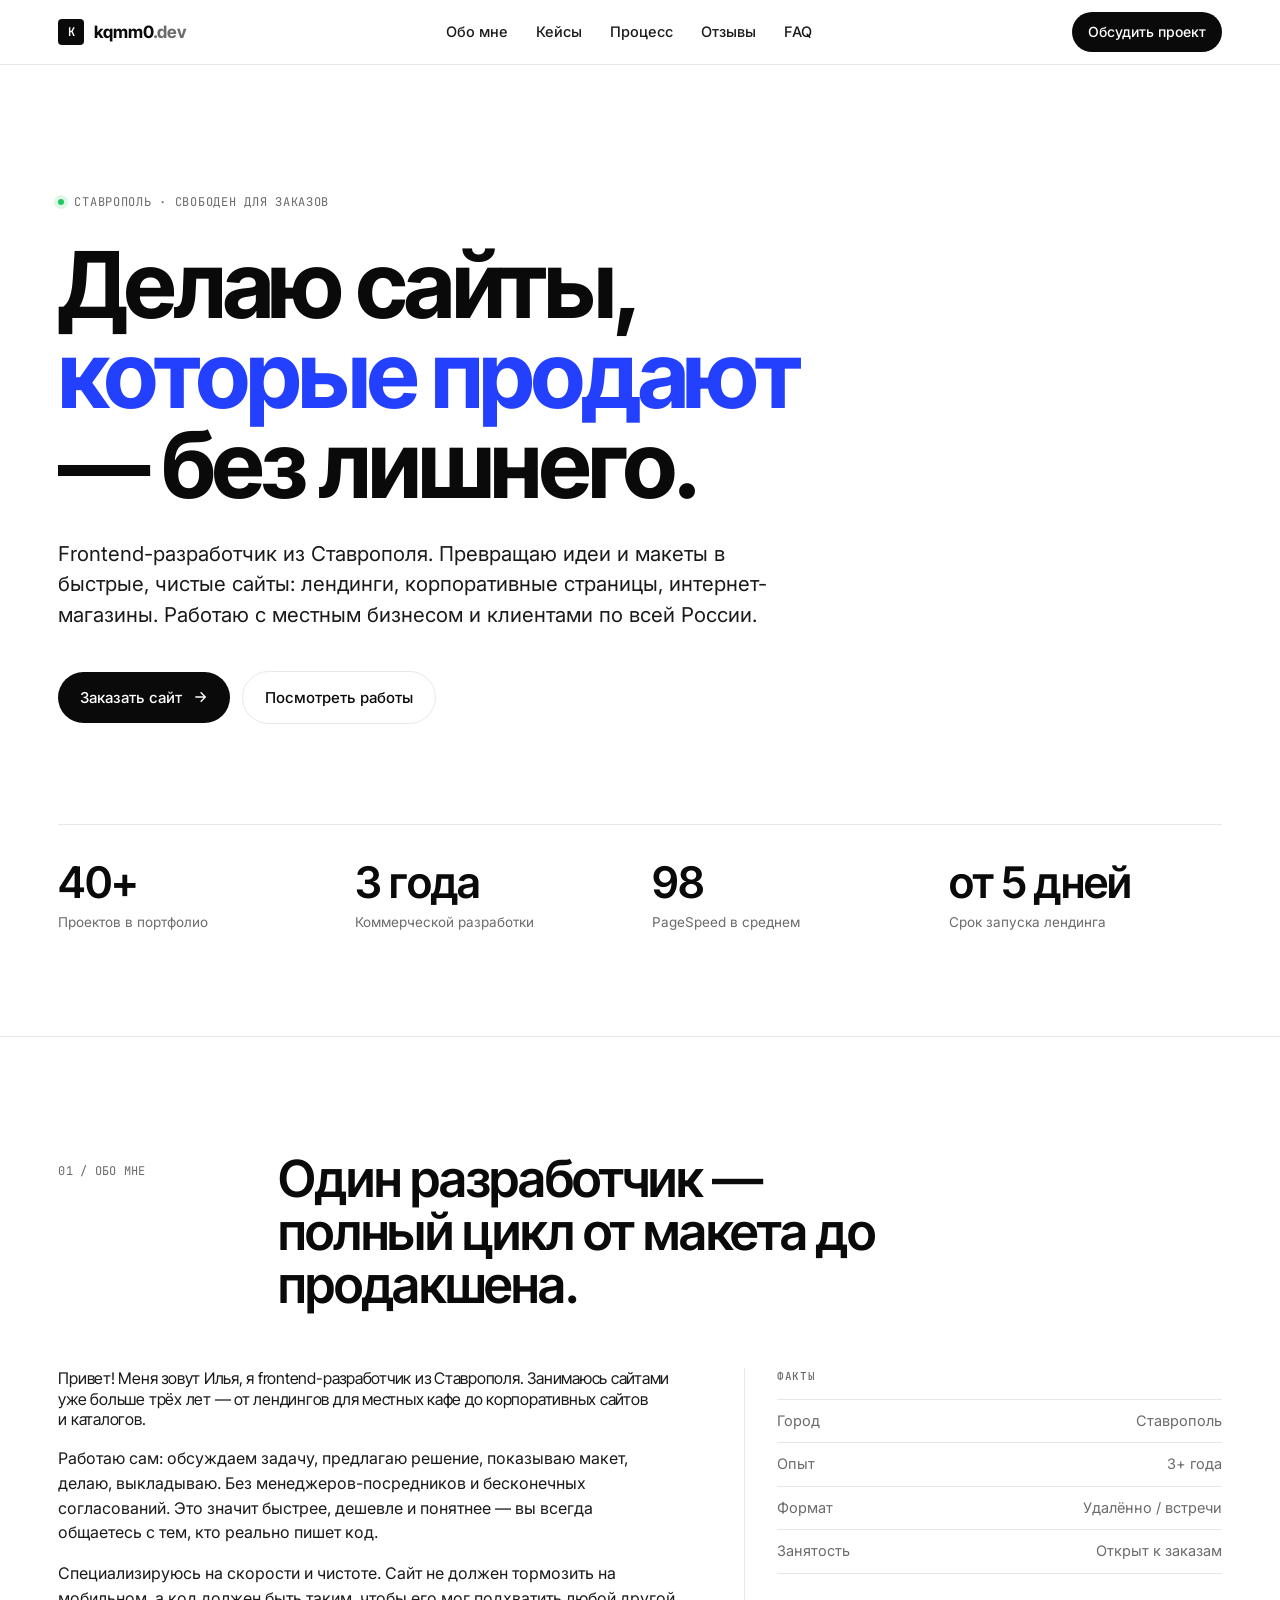
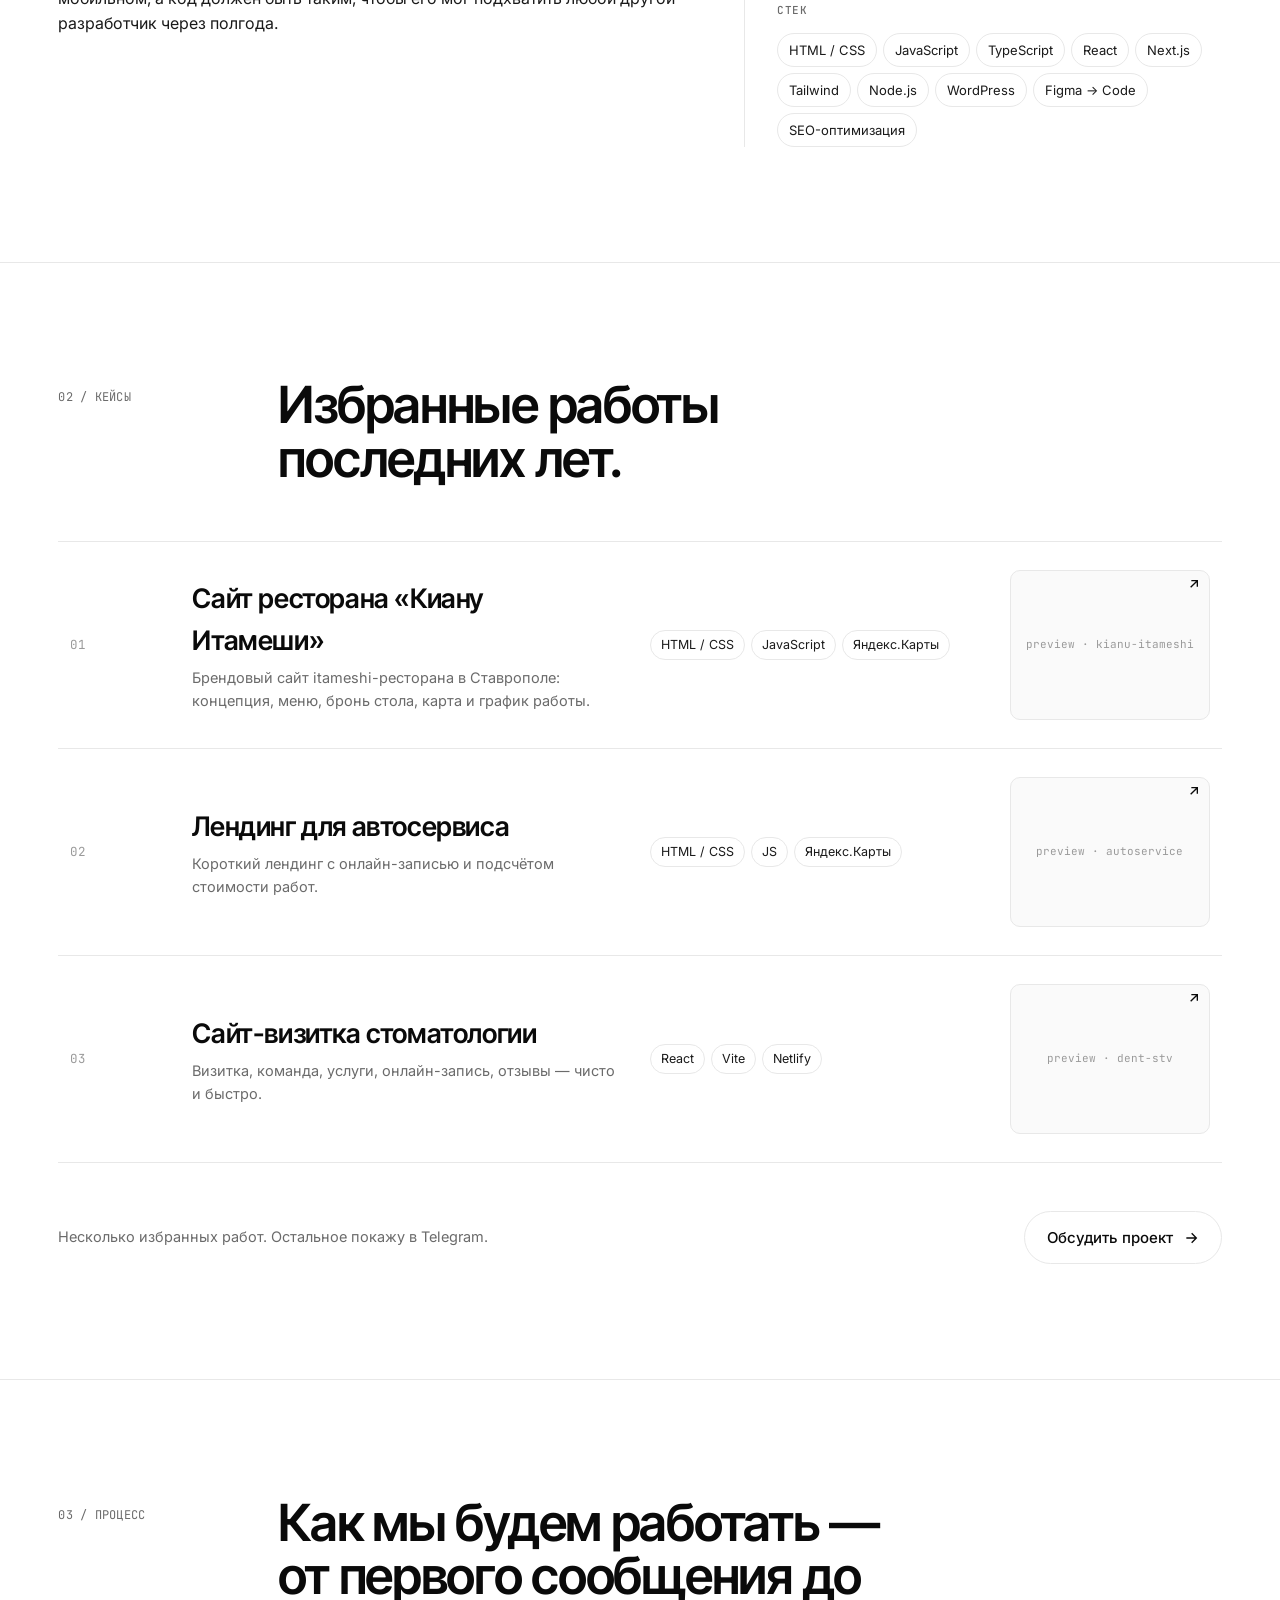
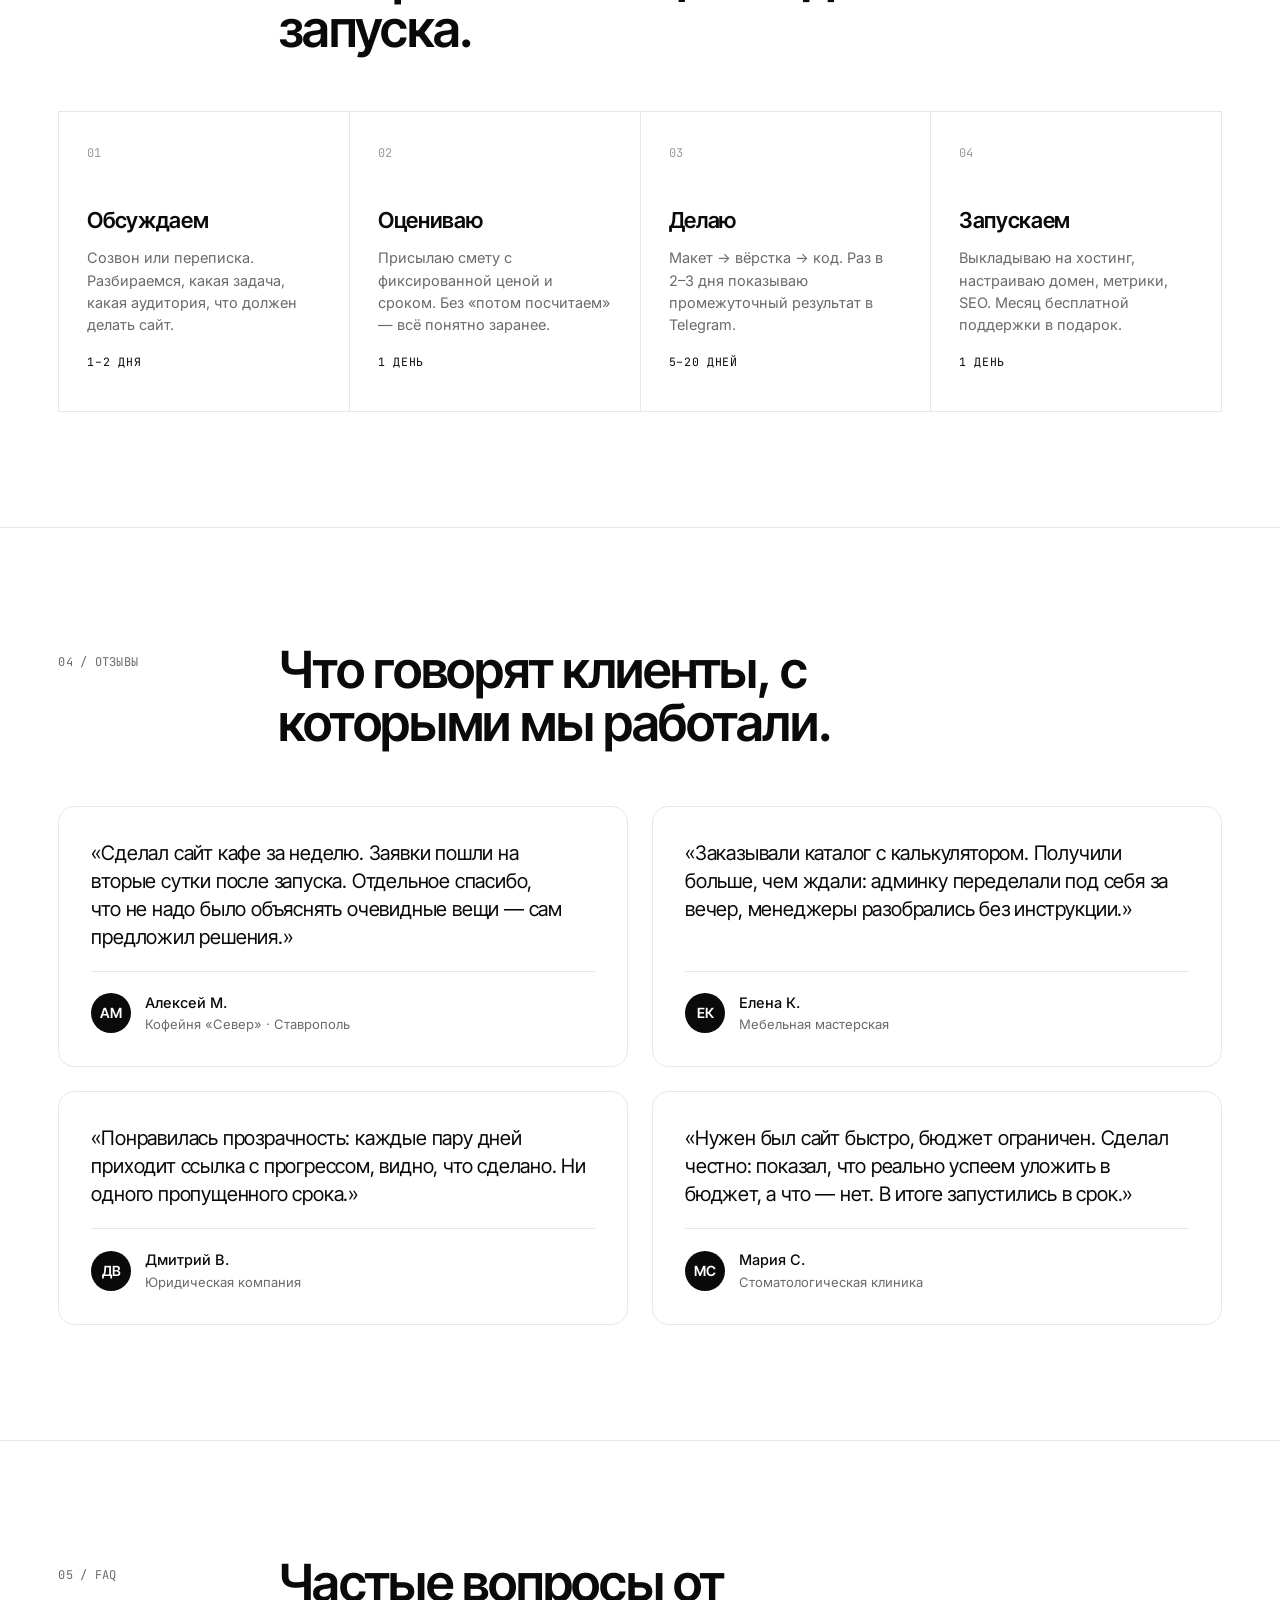
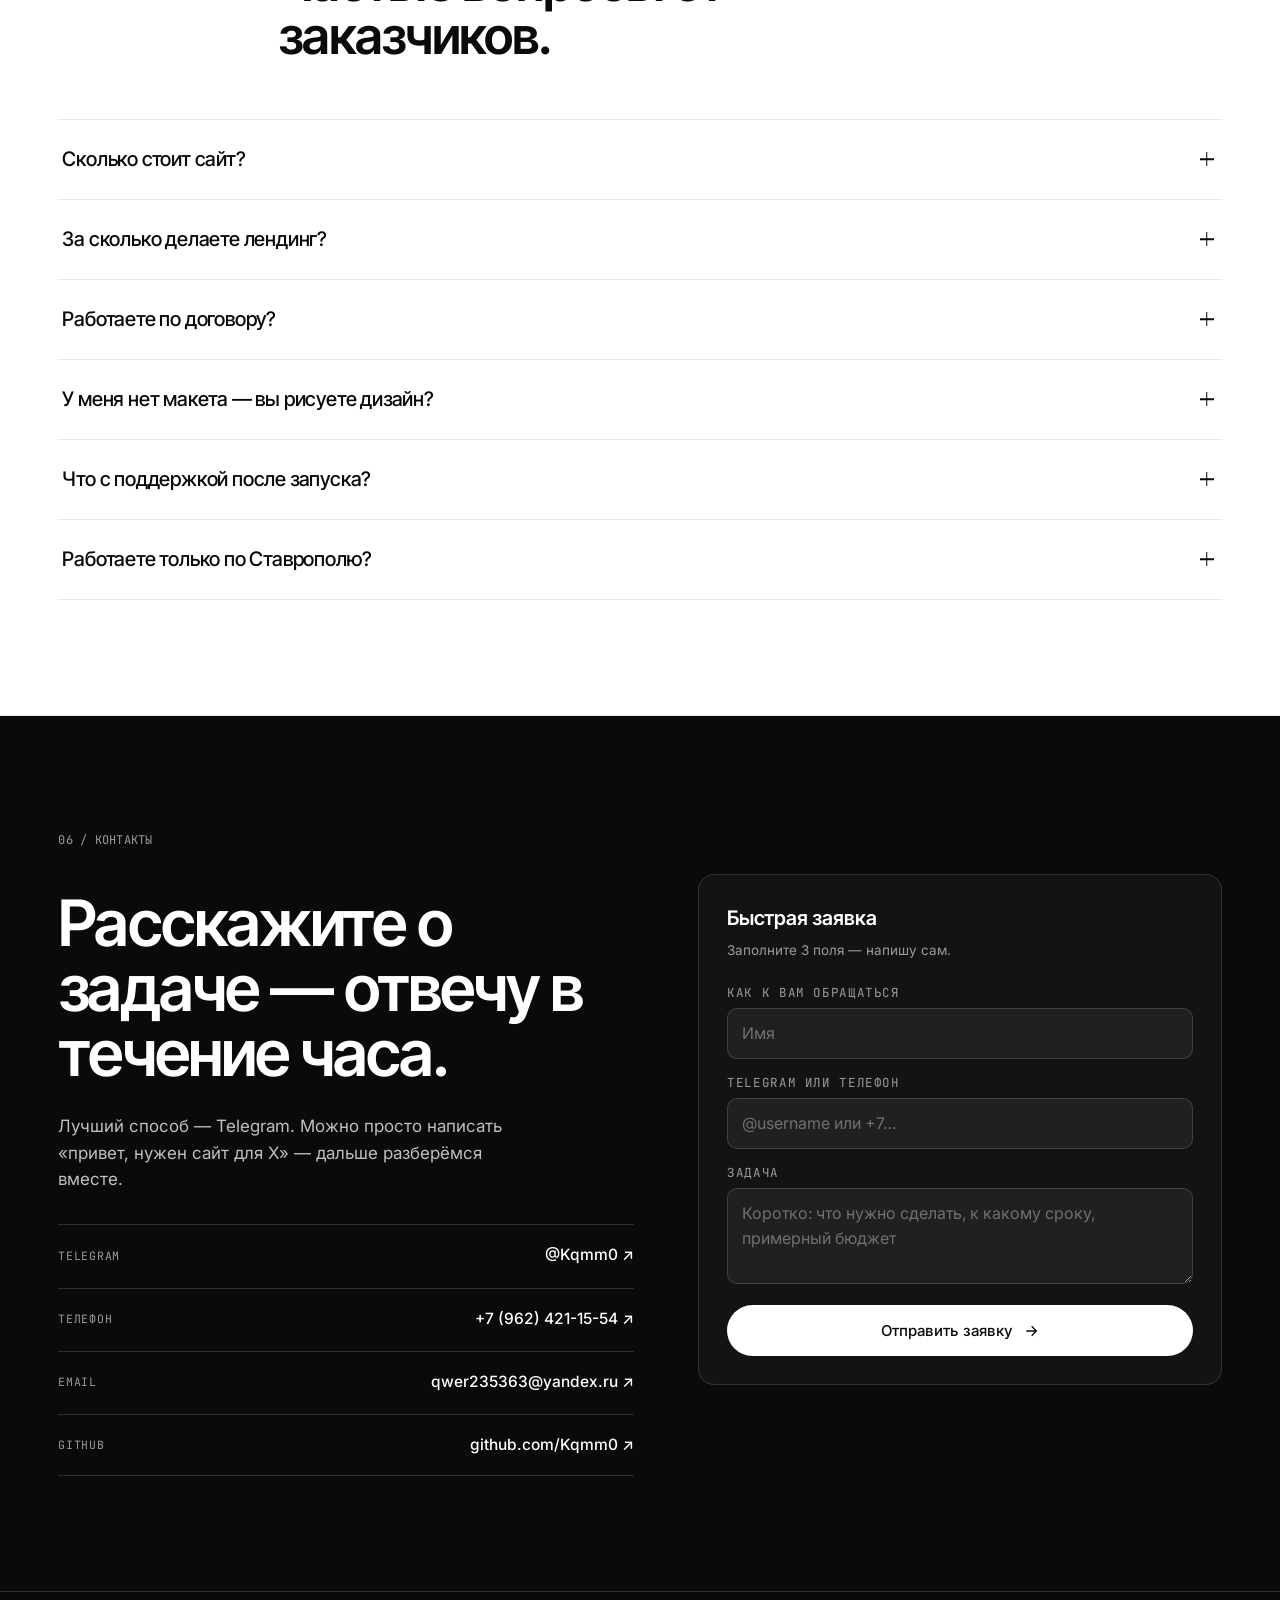
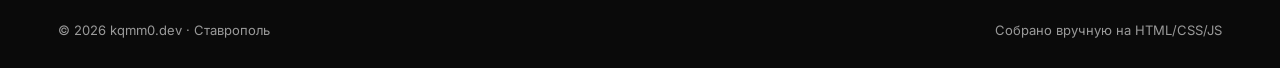
==== commit 1aea3f8d: "content: real contact info, cases trimmed to 3 (Kianu + 2 mocks) - Replace [Имя] with Илья, Telegram" ====
--- a/index.html
+++ b/index.html
@@ -485,7 +485,7 @@
     <div class="about-grid">
       <div class="about-body">
         <p class="about-lead">
-          Привет! Меня зовут [Имя], я frontend-разработчик из Ставрополя. Занимаюсь сайтами
+          Привет! Меня зовут Илья, я frontend-разработчик из Ставрополя. Занимаюсь сайтами
           уже больше трёх лет — от лендингов для местных кафе до корпоративных сайтов и каталогов.
         </p>
         <p>
@@ -538,16 +538,16 @@
       <a class="case" href="#contact">
         <div class="case-num">01</div>
         <div class="case-info">
-          <h3>Лендинг для кофейни «Север»</h3>
-          <p>Меню, бронь стола, карта — одностраничник с быстрой загрузкой.</p>
+          <h3>Сайт ресторана «Киану Итамеши»</h3>
+          <p>Брендовый сайт itameshi-ресторана в Ставрополе: концепция, меню, бронь стола, карта и график работы.</p>
         </div>
         <div class="case-tags">
-          <span class="chip">React</span>
-          <span class="chip">Next.js</span>
-          <span class="chip">Tailwind</span>
+          <span class="chip">HTML / CSS</span>
+          <span class="chip">JavaScript</span>
+          <span class="chip">Яндекс.Карты</span>
         </div>
         <div class="case-preview">
-          <div class="ph">preview · cafe-sever</div>
+          <div class="ph">preview · kianu-itameshi</div>
         </div>
         <div class="case-arrow">
           <svg width="16" height="16" viewBox="0 0 24 24" fill="none" stroke="currentColor" stroke-width="2"><path d="M7 17L17 7M8 7h9v9"/></svg>
@@ -556,40 +556,6 @@
 
       <a class="case" href="#contact">
         <div class="case-num">02</div>
-        <div class="case-info">
-          <h3>Каталог мебельной мастерской</h3>
-          <p>Каталог на 120 позиций, фильтры, калькулятор стоимости, админка.</p>
-        </div>
-        <div class="case-tags">
-          <span class="chip">Next.js</span>
-          <span class="chip">TypeScript</span>
-          <span class="chip">Strapi CMS</span>
-        </div>
-        <div class="case-preview"><div class="ph">preview · mebel-stv</div></div>
-        <div class="case-arrow">
-          <svg width="16" height="16" viewBox="0 0 24 24" fill="none" stroke="currentColor" stroke-width="2"><path d="M7 17L17 7M8 7h9v9"/></svg>
-        </div>
-      </a>
-
-      <a class="case" href="#contact">
-        <div class="case-num">03</div>
-        <div class="case-info">
-          <h3>Сайт юридической компании</h3>
-          <p>Корпоративный сайт, блог, форма заявки с интеграцией в CRM.</p>
-        </div>
-        <div class="case-tags">
-          <span class="chip">WordPress</span>
-          <span class="chip">Custom theme</span>
-          <span class="chip">Bitrix24</span>
-        </div>
-        <div class="case-preview"><div class="ph">preview · pravo26</div></div>
-        <div class="case-arrow">
-          <svg width="16" height="16" viewBox="0 0 24 24" fill="none" stroke="currentColor" stroke-width="2"><path d="M7 17L17 7M8 7h9v9"/></svg>
-        </div>
-      </a>
-
-      <a class="case" href="#contact">
-        <div class="case-num">04</div>
         <div class="case-info">
           <h3>Лендинг для автосервиса</h3>
           <p>Короткий лендинг с онлайн-записью и подсчётом стоимости работ.</p>
@@ -606,26 +572,10 @@
       </a>
 
       <a class="case" href="#contact">
-        <div class="case-num">05</div>
-        <div class="case-info">
-          <h3>Магазин крафтового шоколада</h3>
-          <p>Небольшой интернет-магазин на 40 SKU, оплата, доставка по городу.</p>
-        </div>
-        <div class="case-tags">
-          <span class="chip">Tilda + JS</span>
-          <span class="chip">ЮKassa</span>
-        </div>
-        <div class="case-preview"><div class="ph">preview · cacao-shop</div></div>
-        <div class="case-arrow">
-          <svg width="16" height="16" viewBox="0 0 24 24" fill="none" stroke="currentColor" stroke-width="2"><path d="M7 17L17 7M8 7h9v9"/></svg>
-        </div>
-      </a>
-
-      <a class="case" href="#contact">
-        <div class="case-num">06</div>
+        <div class="case-num">03</div>
         <div class="case-info">
           <h3>Сайт-визитка стоматологии</h3>
-          <p>Визитка, команда, услуги, онлайн-запись, отзывы — чисто, быстро.</p>
+          <p>Визитка, команда, услуги, онлайн-запись, отзывы — чисто и быстро.</p>
         </div>
         <div class="case-tags">
           <span class="chip">React</span>
@@ -640,9 +590,9 @@
     </div>
 
     <div style="margin-top: 48px; display: flex; justify-content: space-between; align-items: center; gap: 20px; flex-wrap: wrap;">
-      <p style="margin: 0; color: var(--muted); font-size: 14.5px;">Показаны 6 из 40+ проектов. Полное портфолио пришлю в Telegram.</p>
+      <p style="margin: 0; color: var(--muted); font-size: 14.5px;">Несколько избранных работ. Остальное покажу в Telegram.</p>
       <a href="#contact" class="btn btn-ghost">
-        Запросить полное портфолио
+        Обсудить проект
         <svg viewBox="0 0 24 24" fill="none" stroke="currentColor" stroke-width="2"><path d="M5 12h14M13 5l7 7-7 7"/></svg>
       </a>
     </div>
@@ -803,17 +753,17 @@
         <p>Лучший способ — Telegram. Можно просто написать «привет, нужен сайт для X» — дальше разберёмся вместе.</p>
 
         <div class="contact-list">
-          <a class="contact-item" href="https://t.me/kqmm0">
+          <a class="contact-item" href="https://t.me/Kqmm0">
             <span class="label">Telegram</span>
-            <span class="val">@kqmm0&nbsp;↗</span>
+            <span class="val">@Kqmm0&nbsp;↗</span>
           </a>
-          <a class="contact-item" href="https://wa.me/79999999999">
-            <span class="label">WhatsApp</span>
-            <span class="val">+7&nbsp;(999)&nbsp;999-99-99&nbsp;↗</span>
+          <a class="contact-item" href="tel:+79624211554">
+            <span class="label">Телефон</span>
+            <span class="val">+7&nbsp;(962)&nbsp;421-15-54&nbsp;↗</span>
           </a>
-          <a class="contact-item" href="mailto:hello@kqmm0.dev">
+          <a class="contact-item" href="mailto:qwer235363@yandex.ru">
             <span class="label">Email</span>
-            <span class="val">hello@kqmm0.dev&nbsp;↗</span>
+            <span class="val">qwer235363@yandex.ru&nbsp;↗</span>
           </a>
           <a class="contact-item" href="https://github.com/Kqmm0">
             <span class="label">GitHub</span>
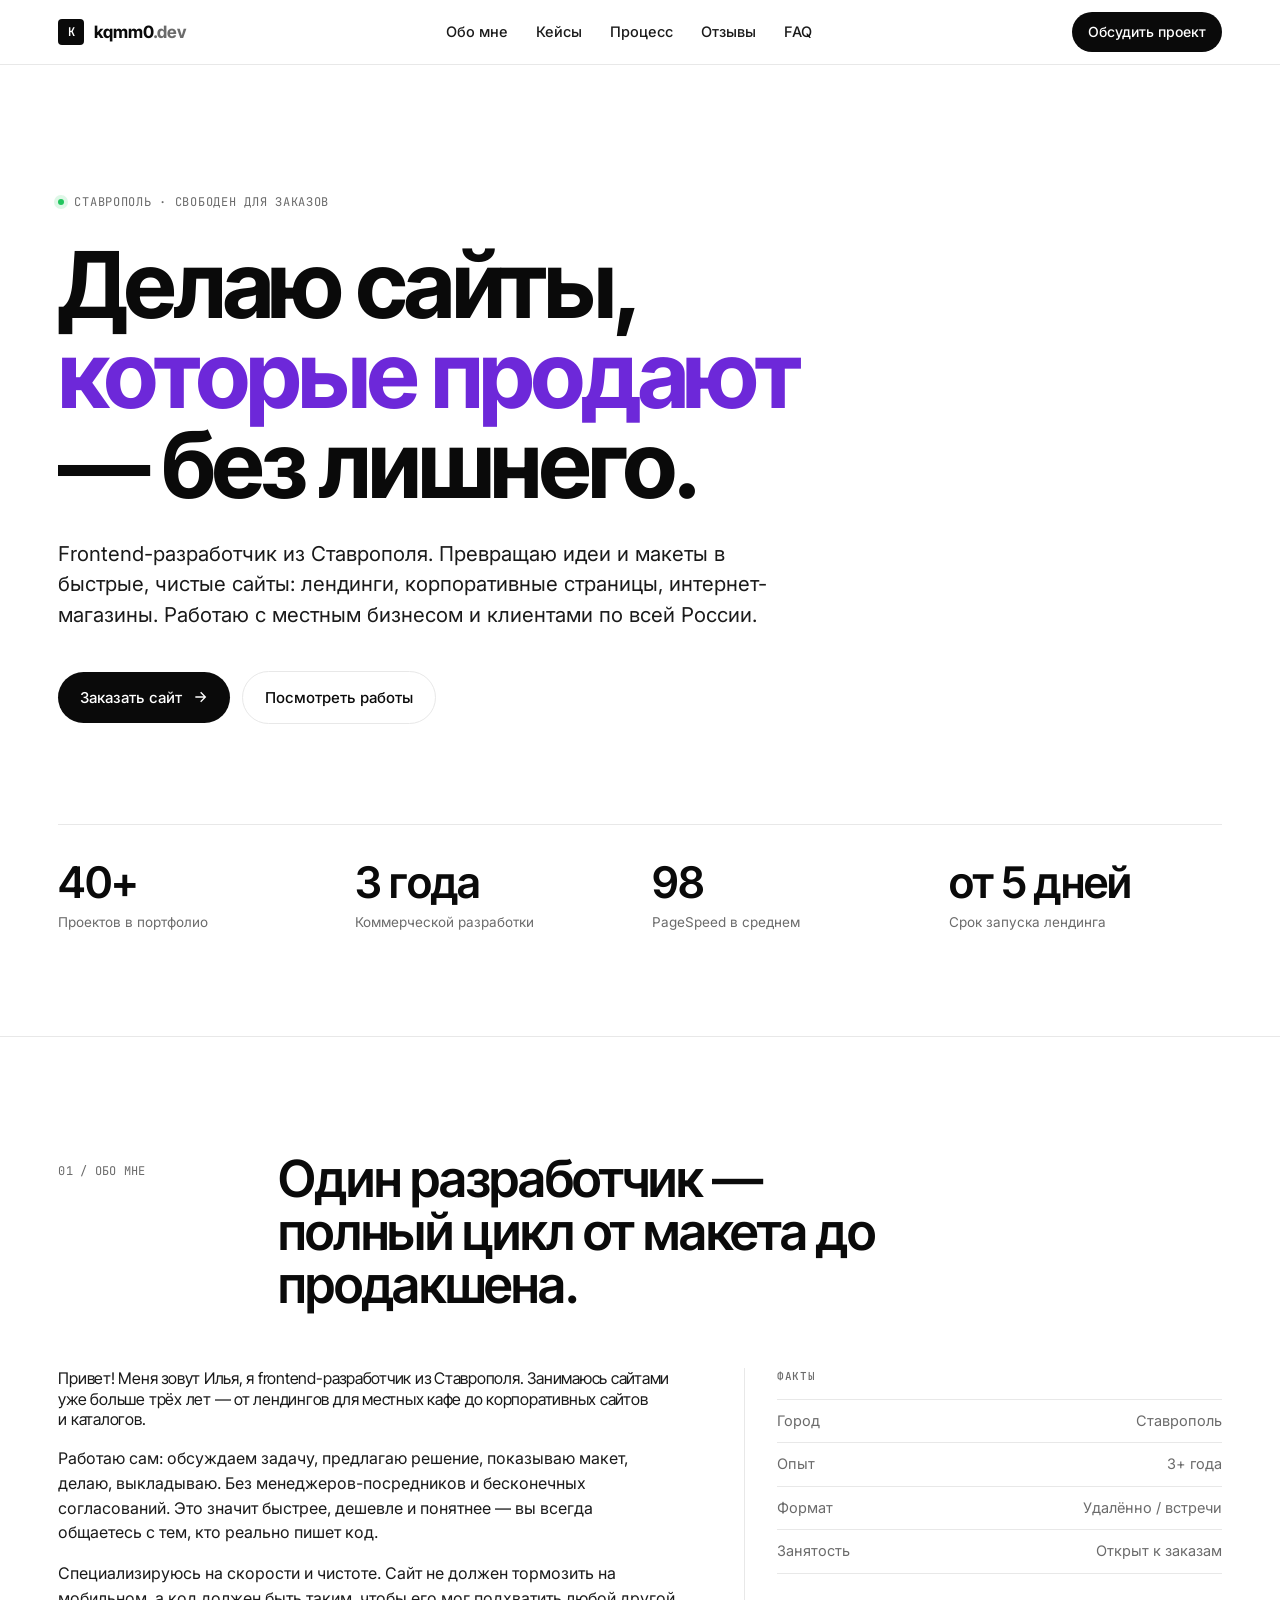
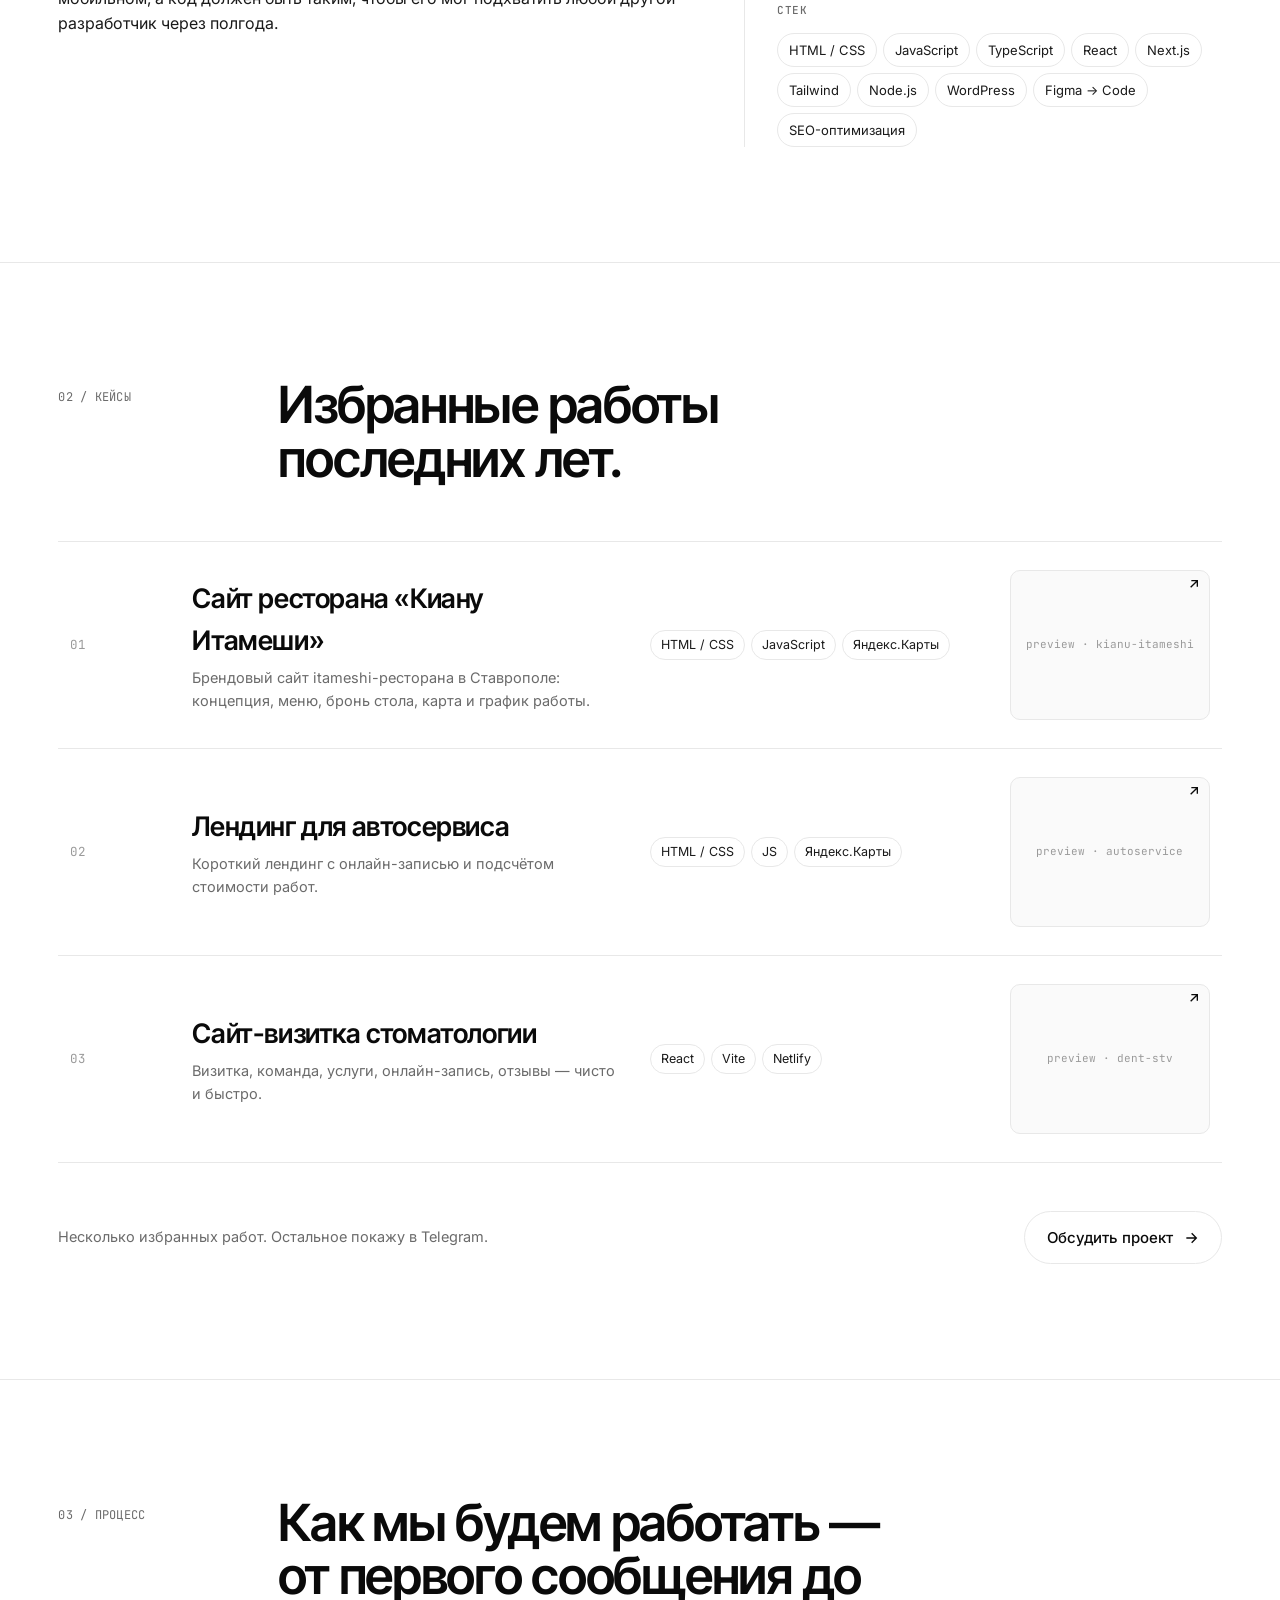
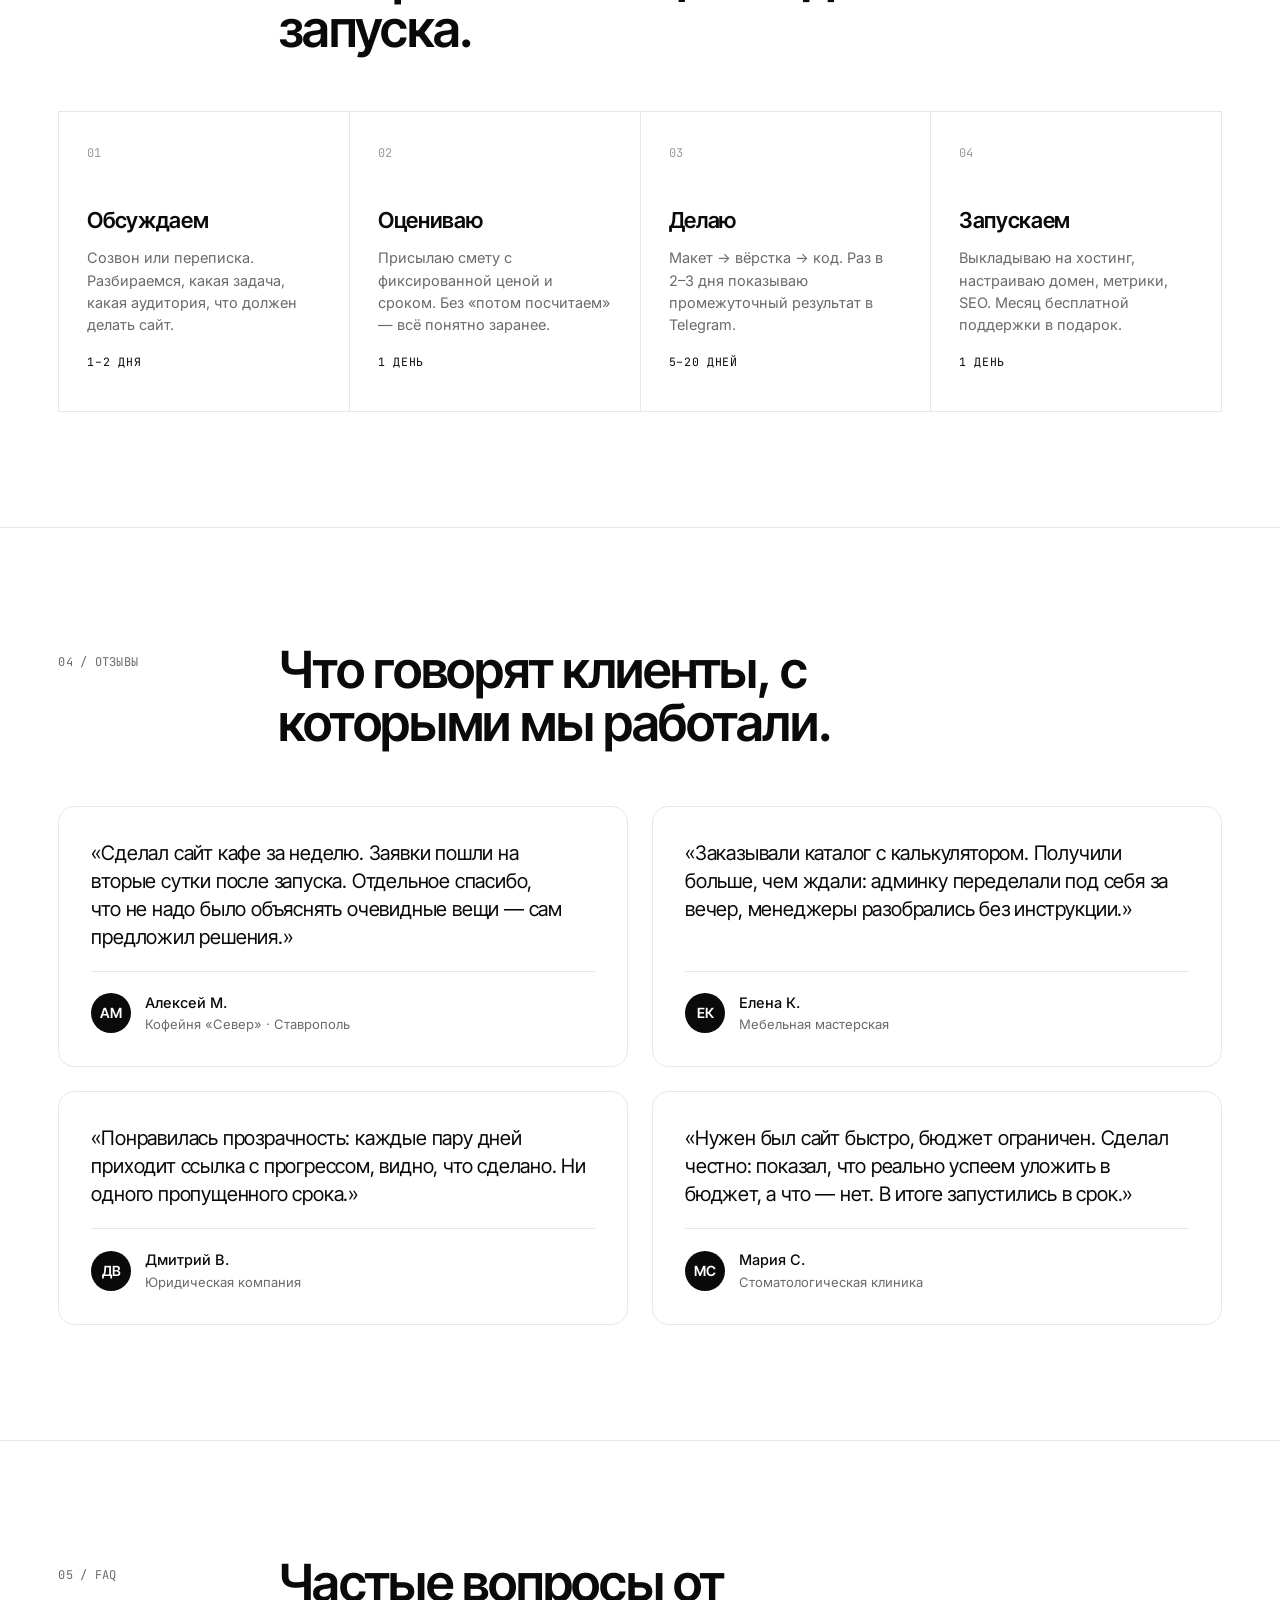
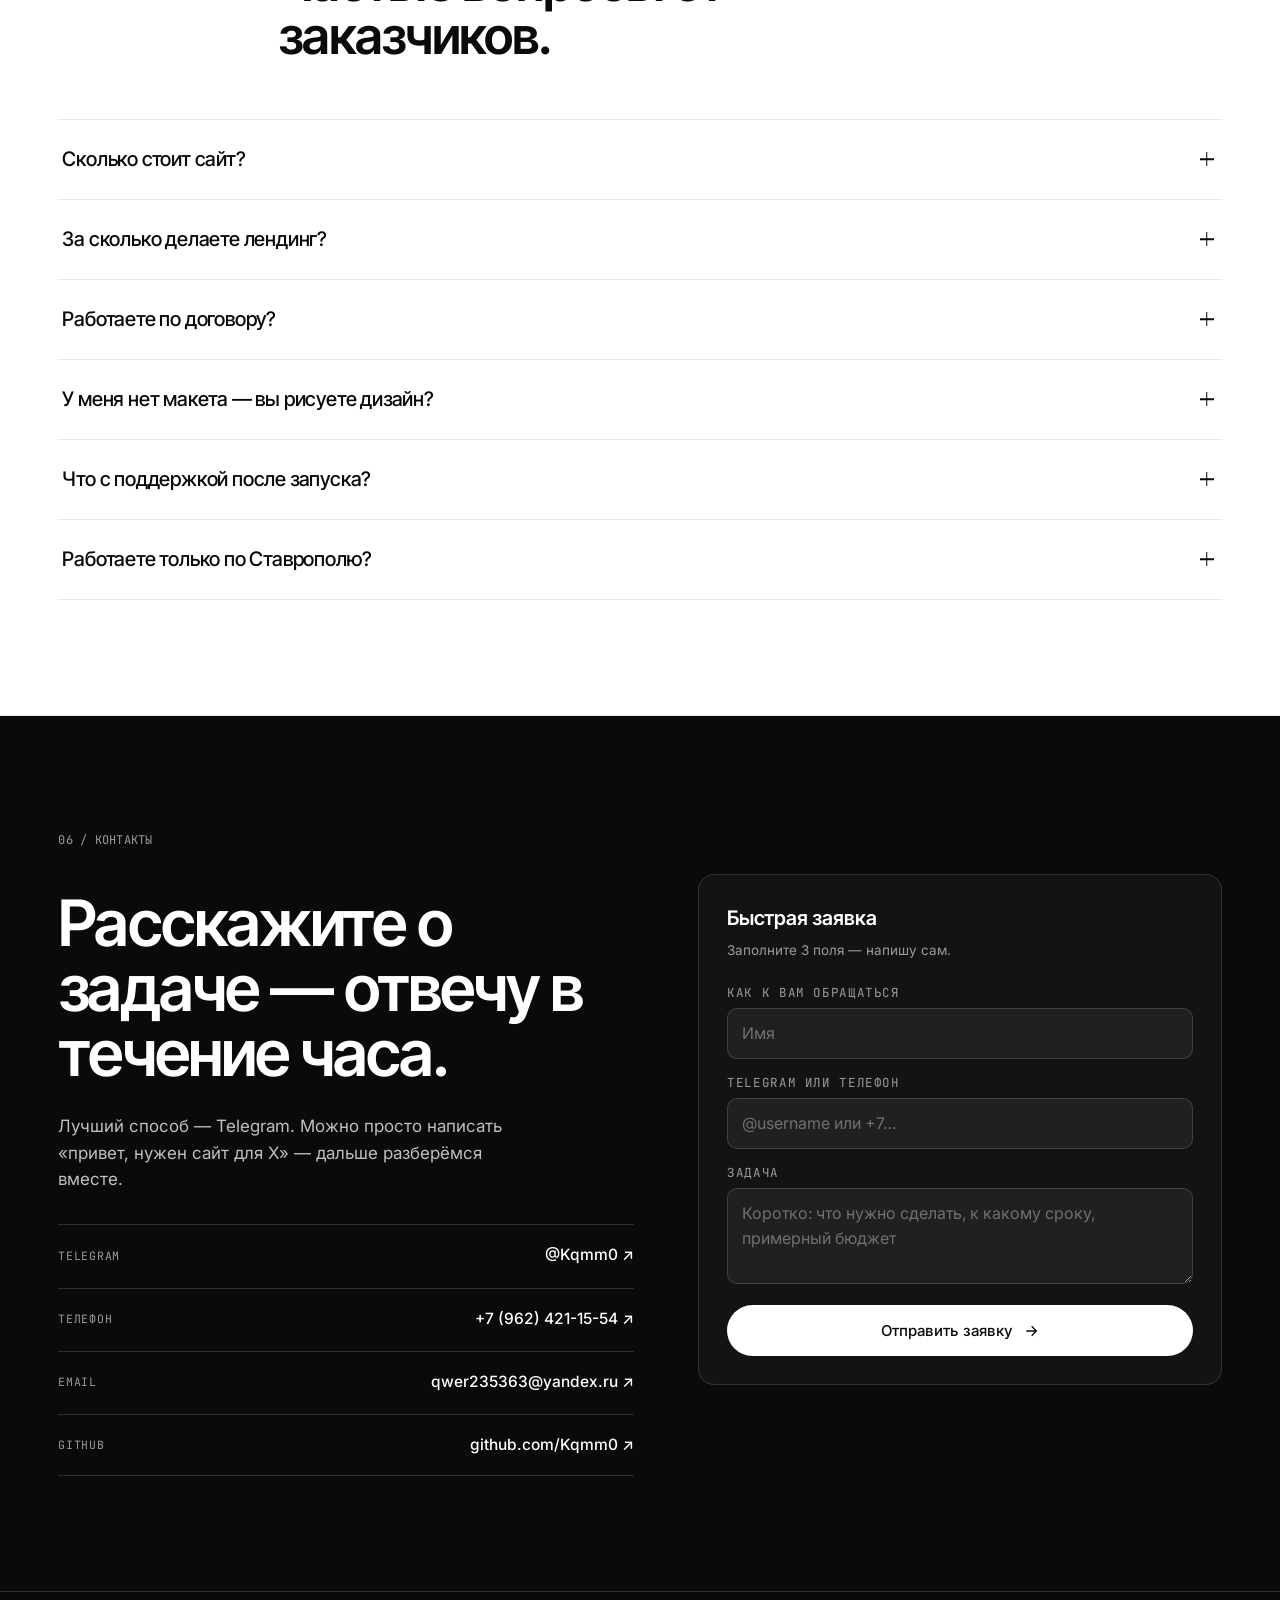
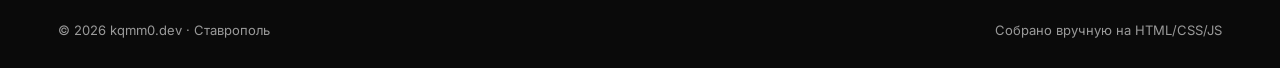
==== commit cbb4010f: "style: switch accent color to #6d28d9 (violet) Co-Authored-By: Claude Opus 4.7 <noreply@anthropic.co" ====
--- a/index.html
+++ b/index.html
@@ -18,7 +18,7 @@
     --muted-2: #9a9a9a;
     --line: #e8e8e8;
     --line-strong: #111;
-    --accent: #2440ff;
+    --accent: #6d28d9;
     --accent-ink: #ffffff;
 
     --font-display: "Inter Tight", Inter, system-ui, sans-serif;
